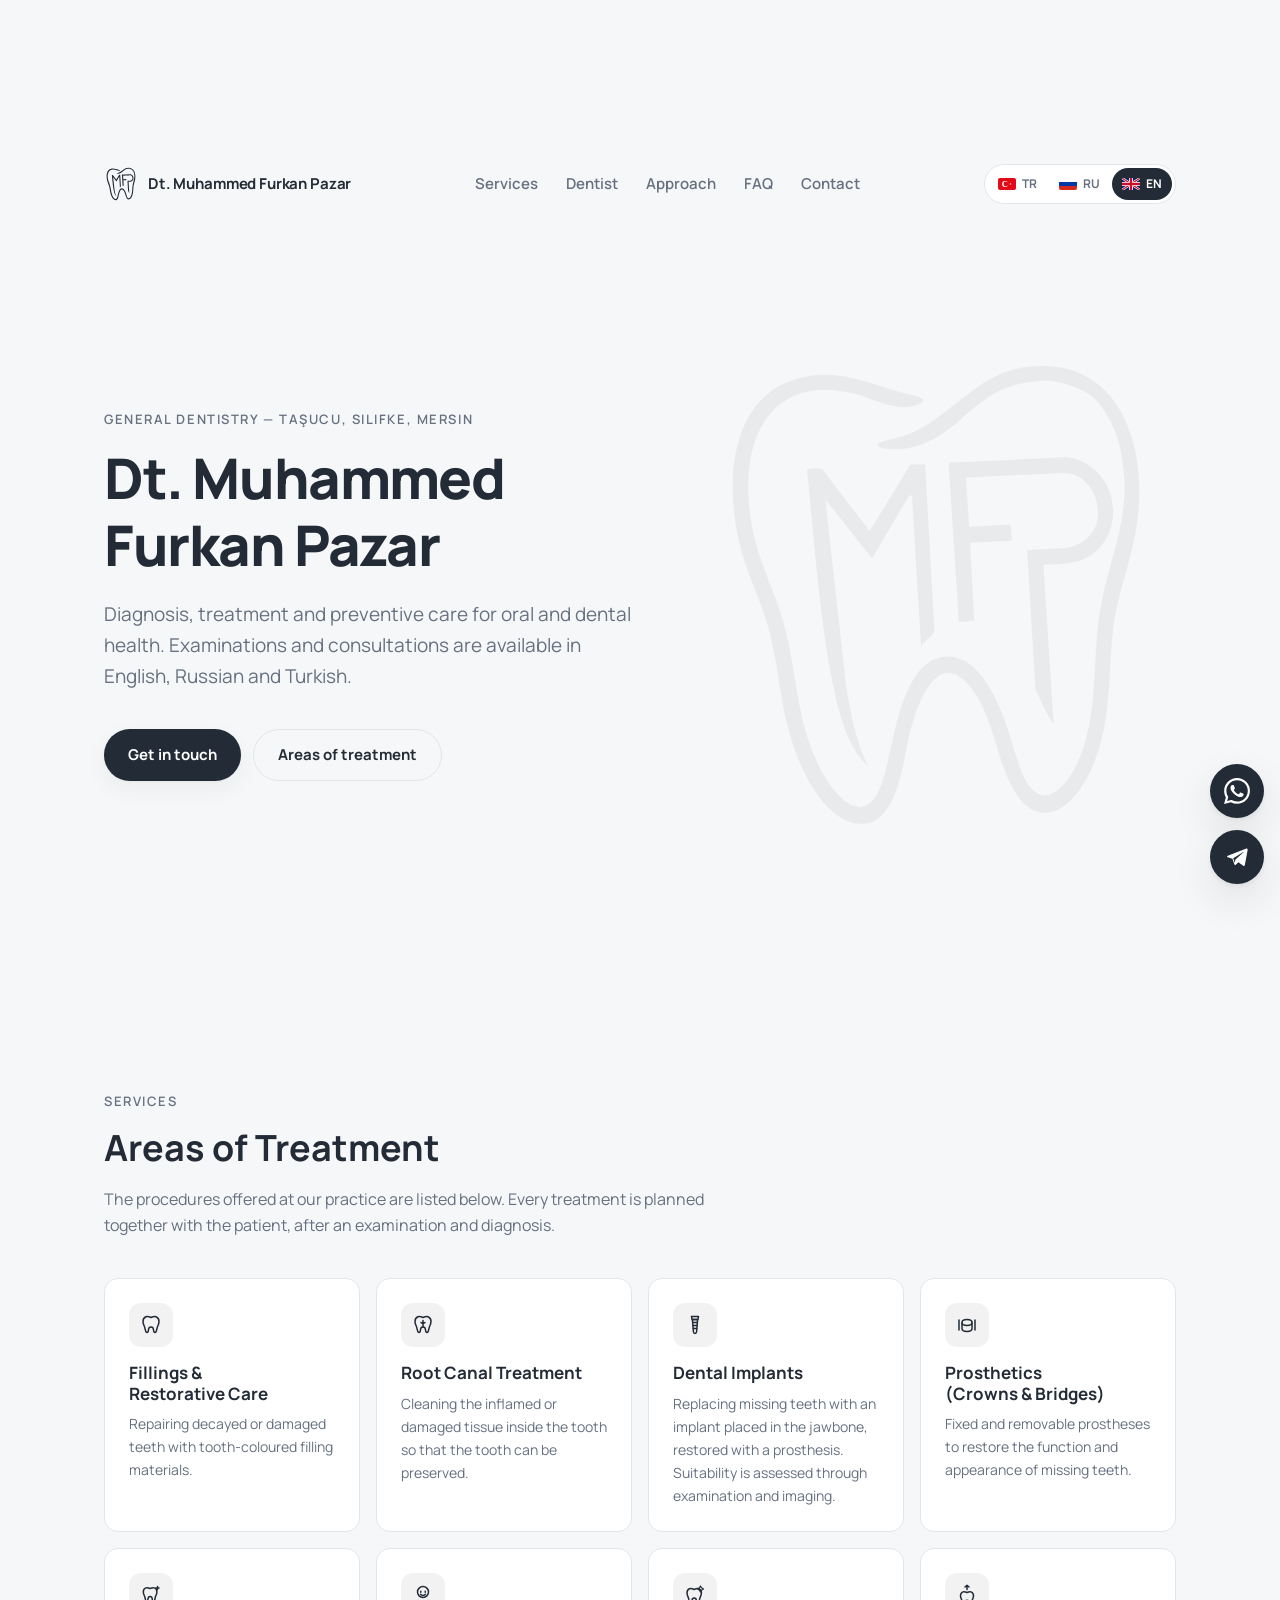
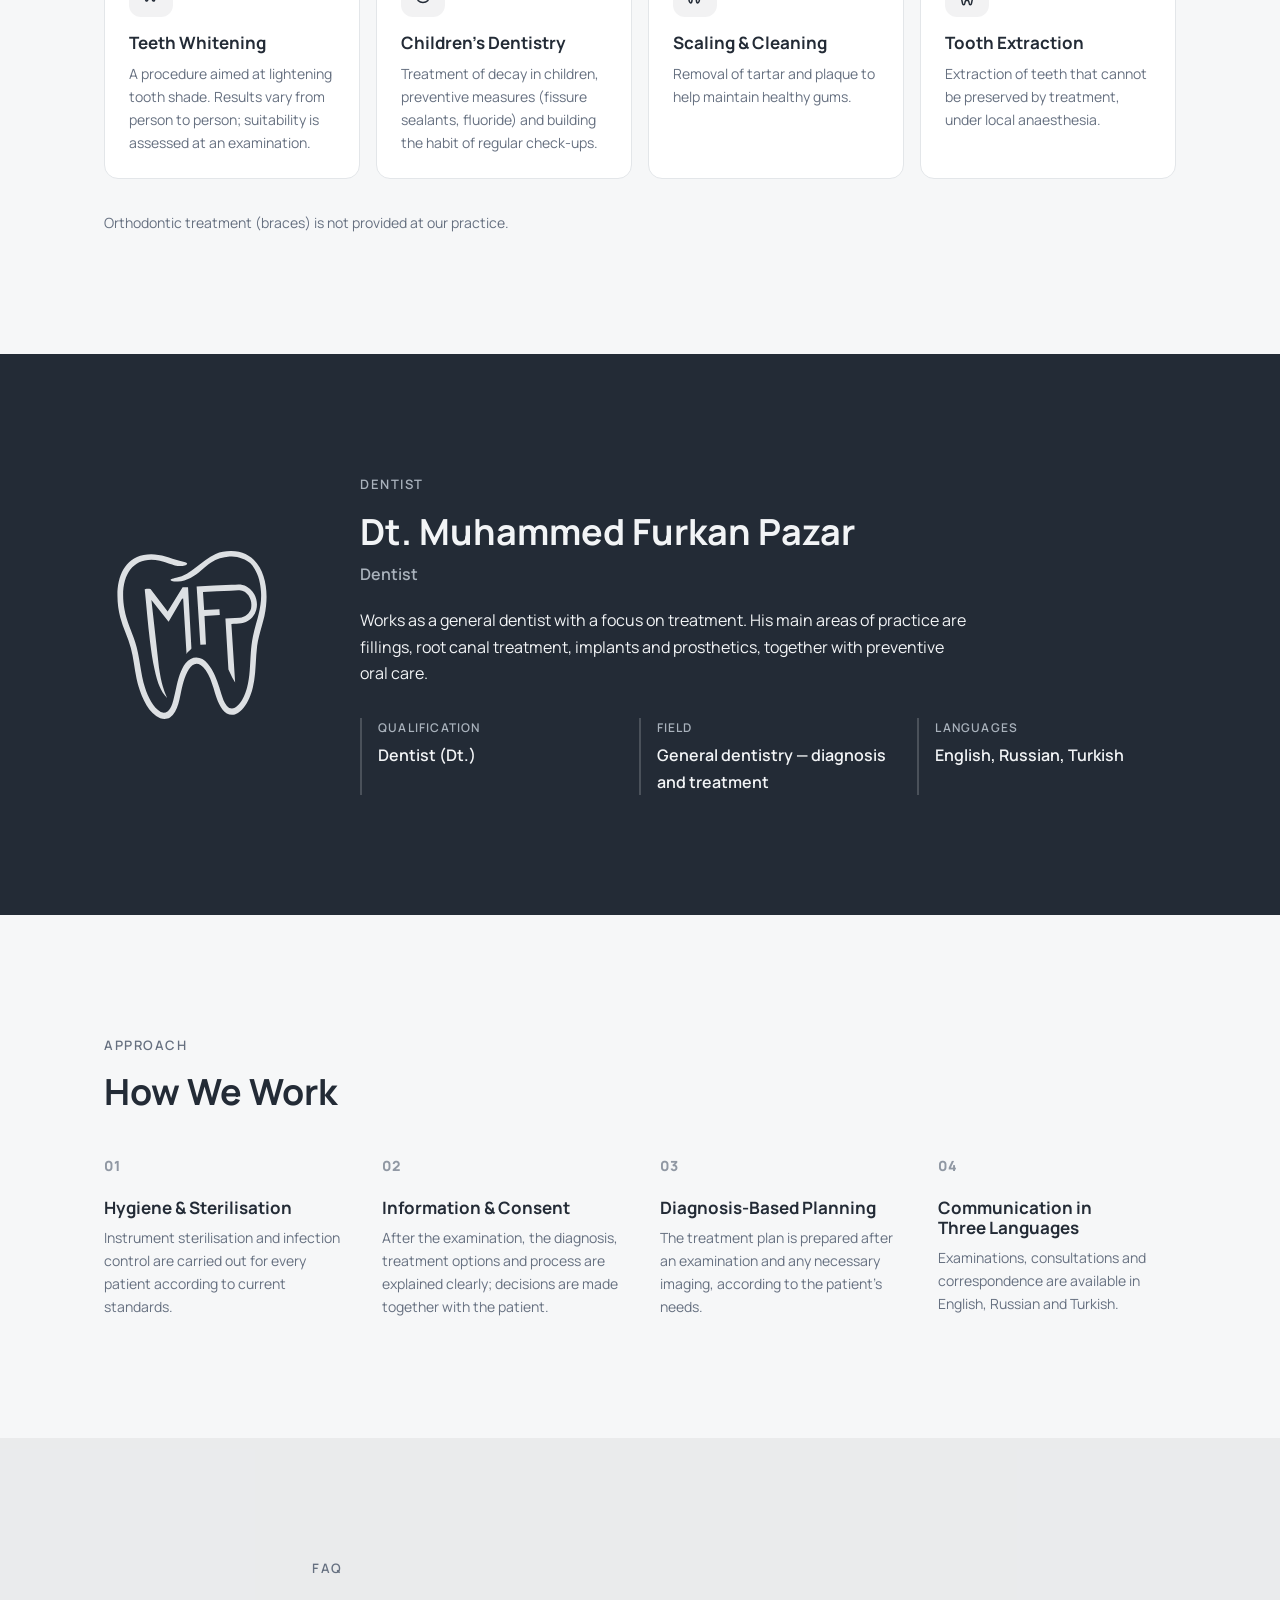
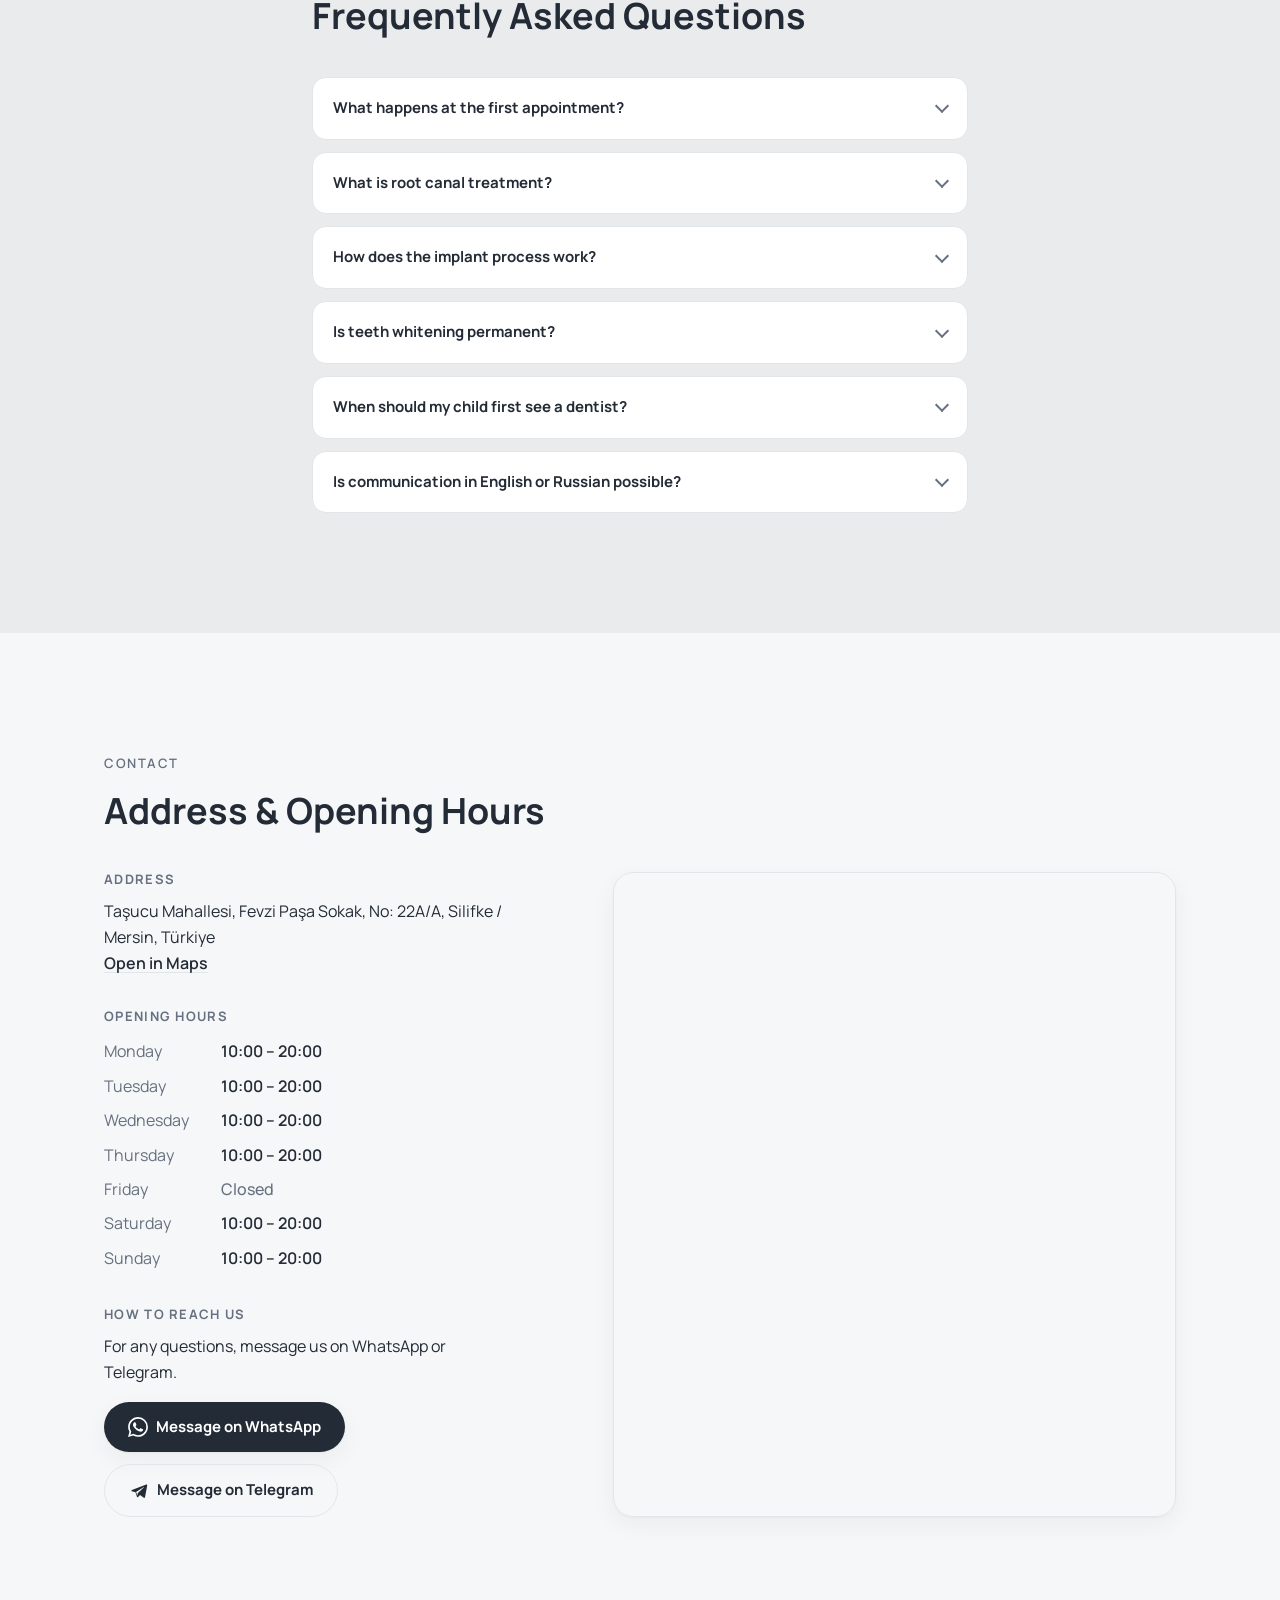
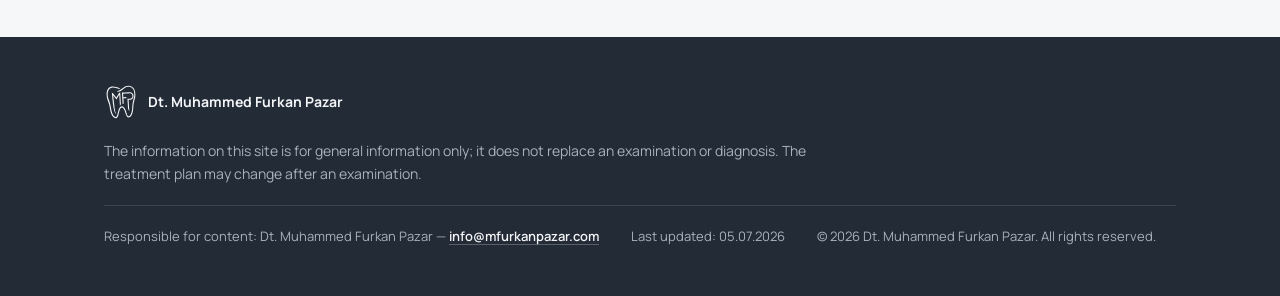
==== index.html @ 9e0a36b9 "WhatsApp ikonu standart path ile degistirildi + saatler gun gun yazildi - WhatsApp SVG: elle cizilen" ====
<!DOCTYPE html>
<html lang="tr">
<head>
  <meta charset="UTF-8">
  <meta name="viewport" content="width=device-width, initial-scale=1.0, viewport-fit=cover">
  <meta http-equiv="Content-Security-Policy" content="default-src 'self'; script-src 'self'; style-src 'self'; img-src 'self' data:; font-src 'self'; connect-src 'self'; frame-src https://www.google.com https://maps.google.com https://consent.google.com; base-uri 'self'; form-action 'none'; object-src 'none'">
  <meta name="referrer" content="strict-origin-when-cross-origin">
  <meta name="color-scheme" content="light">
  <meta name="theme-color" content="#232b36">

  <title>Dt. Muhammed Furkan Pazar — Diş Hekimi | Taşucu, Silifke, Mersin</title>
  <meta name="description" content="Taşucu, Silifke'de genel diş hekimliği muayenehanesi. Dolgu, kanal tedavisi, implant, protez ve koruyucu uygulamalar. Türkçe, Rusça ve İngilizce iletişim.">

  <link rel="canonical" href="https://mfurkanpazar.com/">
  <meta property="og:type" content="website">
  <meta property="og:url" content="https://mfurkanpazar.com/">
  <meta property="og:title" content="Dt. Muhammed Furkan Pazar — Diş Hekimi | Taşucu, Silifke, Mersin">
  <meta property="og:description" content="Taşucu, Silifke'de genel diş hekimliği muayenehanesi. Türkçe, Rusça ve İngilizce iletişim.">
  <meta property="og:image" content="https://mfurkanpazar.com/assets/apple-touch-icon.png">

  <link rel="icon" type="image/svg+xml" href="assets/favicon.svg">
  <link rel="icon" type="image/png" sizes="32x32" href="assets/favicon-32.png">
  <link rel="apple-touch-icon" href="assets/apple-touch-icon.png">

  <link rel="preload" href="assets/fonts/manrope-latin.woff2" as="font" type="font/woff2" crossorigin>
  <link rel="stylesheet" href="css/fonts.css">
  <link rel="stylesheet" href="css/style.css">

  <script src="js/i18n.js" defer></script>
  <script src="js/ui.js" defer></script>
</head>
<body>

  <a class="skip-link" href="#main" data-i18n="nav.skip">İçeriğe geç</a>

  <!-- ═══ SVG sprite: logo, service icons, flags, messaging icons ═══ -->
  <svg xmlns="http://www.w3.org/2000/svg" style="display:none" aria-hidden="true">
    <defs>
      <symbol id="logo" viewBox="0 0 160 160">
        <path transform="matrix(1,0,0,-1,97.3529,14.088104)" d="M0 0C-3.154-2.045-5.985-4.67-8.856-7.14-14.984-12.611-21.992-17.046-30.175-17.354-31.387-17.401-32.656-17.341-33.763-17.166-34.934-16.959-37.972-16.37-36.355-15.261-35.152-14.626-33.258-14.246-31.806-13.9-17.479-11.073-8.912 2.093 4.151 7.779 8.611 9.668 13.3 10.464 18.405 10.385 43.595 10.283 52.736-15.195 49.944-39.471 48.845-52.004 43.57-63.415 41.858-75.866 39.984-91.021 41.294-106.66 35.619-121.112 33.297-127.107 29.591-133.645 24.384-136.847 19.205-140.094 13.821-138.369 10.31-133.573 2.68-123.026 2.637-108.476-4.864-97.877-14.507-84.701-21.337-95.884-24.987-108.114-28.307-118.323-28.594-135.264-37.378-140.927-40.07-142.529-43.405-142.539-46.299-141.487-58.368-136.749-65.149-117.869-67.748-105.626-69.708-96.391-70.518-86.922-72.954-77.799-75.41-68.307-80.096-59.613-82.54-50.086-84.208-43.663-85.086-37.018-85.13-30.352-85.32-13.408-78.96 3.328-61.323 6.773-49.763 9.402-39.394 4.623-28.734 1.577-27.06 1.129-25.126 .75-23.523 .229-22.725-.04-22.166-.334-21.92-.654-20.944-2.276-25.653-3.208-27.319-3.23-30.949-3.377-34.464-2.158-37.902-1.051-69.27 11.349-84.716-10.485-78.68-42.964-76.847-53.238-72.334-62.17-69.179-71.836-64.219-86.72-64.431-102.729-58.792-117.445-56.243-124.178-50.216-135.613-43.088-136.589-37.589-136.581-35.516-129.506-34.298-124.931-31.471-114.338-29.966-100.535-23.223-91.62-17.409-84.386-8.786-84.867-3.021-91.945 3.548-99.75 6.37-109.815 9.322-119.496 10.526-123.19 11.75-127.178 14.24-130.135 19.425-136.275 25.32-129.925 28.278-124.735 35.526-112.015 35.079-96.785 36.084-82.507 36.428-77.235 36.984-72.197 38.074-67.063 40.951-53.294 46.345-41.227 45.385-26.717 44.974-19.218 43.258-11.418 39.147-5.176 38.143-3.557 37.066-2.005 35.732-.727 33.938 1.128 31.072 2.617 28.486 3.5 24.296 5.027 20.994 5.886 16.73 5.442 10.877 4.969 4.98 3.292 .056 .037"/>
        <path transform="matrix(1,0,0,-1,115.8078,69.9681)" d="M0 0 3.396-53.14 .844-48.926-2.695-41.331-5.436 4.928 7.605 5.672C12.223 6.155 16.772 9.598 17.917 14.347 18.599 19 17.913 21.902 15.465 26.045 10.67 32.117 6.076 30.488-.511 30.268-8.95 29.986-17.395 29.605-25.838 29.043L-24.752 12.717-10.869 13.374-10.529 8.092-24.424 7.352-23.1-18.655-28.195-19.005-31.597 34.135C-21.01 34.408-10.433 35.147 .168 35.547 5.604 35.752 8.997 36.715 14.159 33.843 24.604 28.033 26.63 12.136 17.152 4.23 11.99-.076 6.248 .446 0 0"/>
        <path transform="matrix(1,0,0,-1,76.3979,36.5363)" d="M0 0 3.079-55.45C2.893-57.024-.974-58.917-1.363-60.88L-4.418-10.204-5.46-10.426-17.674-31.319-33.293-11.614-26.407-73.279C-24.974-82.712-23.144-92.051-19.03-100.65-25.807-94.179-28.476-83.758-30.472-74.674-32.304-66.343-33.541-57.532-34.607-49.043-36.57-33.406-37.726-17.653-39.387-1.979-39.137-1.075-34.797-1.222-34.121-1.734L-18.517-22.164-4.926 0Z"/>
      </symbol>

      <!-- service icons: 24x24, stroke-based, minimal -->
      <symbol id="ic-tooth" viewBox="0 0 24 24">
        <path d="M12 4.5c-1.8-.9-3.6-1.4-5-.8C4.8 4.6 4 6.4 4 8.5c0 3.2 1.6 4.2 2.1 7.4.3 1.9.9 3.6 1.9 3.6s1.4-1.3 1.5-2.8c.1-1.4.7-2.7 2.5-2.7s2.4 1.3 2.5 2.7c.1 1.5.5 2.8 1.5 2.8s1.6-1.7 1.9-3.6C18.4 12.7 20 11.7 20 8.5c0-2.1-.8-3.9-3-4.8-1.4-.6-3.2-.1-5 .8Z" fill="none" stroke="currentColor" stroke-width="1.5" stroke-linejoin="round"/>
      </symbol>
      <symbol id="ic-root" viewBox="0 0 24 24">
        <path d="M12 4.5c-1.8-.9-3.6-1.4-5-.8C4.8 4.6 4 6.4 4 8.5c0 3.2 1.6 4.2 2.1 7.4.3 1.9.9 3.6 1.9 3.6s1.4-1.3 1.5-2.8c.1-1.4.7-2.7 2.5-2.7s2.4 1.3 2.5 2.7c.1 1.5.5 2.8 1.5 2.8s1.6-1.7 1.9-3.6C18.4 12.7 20 11.7 20 8.5c0-2.1-.8-3.9-3-4.8-1.4-.6-3.2-.1-5 .8Z" fill="none" stroke="currentColor" stroke-width="1.5" stroke-linejoin="round"/>
        <path d="M12 7.5v6M10 9.5l2 1.5 2-1.5" fill="none" stroke="currentColor" stroke-width="1.5" stroke-linecap="round" stroke-linejoin="round"/>
      </symbol>
      <symbol id="ic-implant" viewBox="0 0 24 24">
        <path d="M8.5 3.5h7l-.6 3h-5.8l-.6-3Z" fill="none" stroke="currentColor" stroke-width="1.5" stroke-linejoin="round"/>
        <path d="M9.4 6.5h5.2l-1 12.2c-.1 1-.7 1.8-1.6 1.8s-1.5-.8-1.6-1.8L9.4 6.5Z" fill="none" stroke="currentColor" stroke-width="1.5" stroke-linejoin="round"/>
        <path d="M9.8 9.5h4.4M10.1 12.5h3.8M10.4 15.5h3.2" stroke="currentColor" stroke-width="1.5" stroke-linecap="round"/>
      </symbol>
      <symbol id="ic-crown" viewBox="0 0 24 24">
        <path d="M7 9.5c0-1.7 2.2-3 5-3s5 1.3 5 3v6c0 1.7-2.2 3-5 3s-5-1.3-5-3v-6Z" fill="none" stroke="currentColor" stroke-width="1.5"/>
        <path d="M7 9.5c0 1.7 2.2 3 5 3s5-1.3 5-3" fill="none" stroke="currentColor" stroke-width="1.5"/>
        <path d="M4 7v10M20 7v10" stroke="currentColor" stroke-width="1.5" stroke-linecap="round"/>
      </symbol>
      <symbol id="ic-sparkle" viewBox="0 0 24 24">
        <path d="M11 5.5c-1.5-.7-3-1.1-4.2-.6C5 5.6 4.3 7.1 4.3 8.9c0 2.7 1.4 3.5 1.8 6.2.3 1.6.8 3 1.6 3s1.2-1.1 1.3-2.3c.1-1.2.6-2.3 2.1-2.3s2 1.1 2.1 2.3c.1 1.2.5 2.3 1.3 2.3s1.4-1.4 1.6-3c.4-2.7 1.8-3.5 1.8-6.2 0-1.8-.7-3.3-2.5-4-1.2-.5-2.7-.1-4.4.6Z" fill="none" stroke="currentColor" stroke-width="1.5" stroke-linejoin="round"/>
        <path d="M18.5 3.5v3M17 5h3" stroke="currentColor" stroke-width="1.5" stroke-linecap="round"/>
      </symbol>
      <symbol id="ic-child" viewBox="0 0 24 24">
        <circle cx="12" cy="9" r="5.5" fill="none" stroke="currentColor" stroke-width="1.5"/>
        <path d="M9.8 8.2v1M14.2 8.2v1" stroke="currentColor" stroke-width="1.5" stroke-linecap="round"/>
        <path d="M9.5 11.2c.7.8 1.5 1.2 2.5 1.2s1.8-.4 2.5-1.2" fill="none" stroke="currentColor" stroke-width="1.5" stroke-linecap="round"/>
        <path d="M7 17.5c1.4 1.3 3 2 5 2s3.6-.7 5-2" fill="none" stroke="currentColor" stroke-width="1.5" stroke-linecap="round"/>
      </symbol>
      <symbol id="ic-clean" viewBox="0 0 24 24">
        <path d="M11 6.5c-1.6-.8-3.2-1.2-4.5-.7C4.6 6.6 4 8.2 4 10c0 2.9 1.5 3.8 1.9 6.7.3 1.7.8 3.2 1.7 3.2s1.3-1.2 1.4-2.5c.1-1.3.6-2.4 2.2-2.4s2.1 1.1 2.2 2.4c.1 1.3.5 2.5 1.4 2.5s1.4-1.5 1.7-3.2c.4-2.9 1.9-3.8 1.9-6.7 0-1.8-.6-3.4-2.5-4.2-1.3-.5-2.9-.1-4.9.7Z" fill="none" stroke="currentColor" stroke-width="1.5" stroke-linejoin="round"/>
        <path d="M17.5 3l1 1.8L20.5 6l-2 1.2-1 1.8-1-1.8L14.5 6l2-1.2 1-1.8Z" fill="none" stroke="currentColor" stroke-width="1.2" stroke-linejoin="round"/>
      </symbol>
      <symbol id="ic-extract" viewBox="0 0 24 24">
        <path d="M12 9.5c-1.5-.7-3-1.1-4.1-.6-1.8.7-2.4 2.2-2.4 3.9 0 2.6 1.3 3.4 1.7 6 .2 1.5.7 2.9 1.5 2.9s1.2-1 1.3-2.2c.1-1.2.5-2.2 2-2.2s1.9 1 2 2.2c.1 1.2.4 2.2 1.3 2.2s1.3-1.4 1.5-2.9c.4-2.6 1.7-3.4 1.7-6 0-1.7-.6-3.2-2.4-3.9-1.1-.5-2.6-.1-4.1.6Z" fill="none" stroke="currentColor" stroke-width="1.5" stroke-linejoin="round"/>
        <path d="M12 6.5V2.5M10 4l2-1.8L14 4" fill="none" stroke="currentColor" stroke-width="1.5" stroke-linecap="round" stroke-linejoin="round"/>
      </symbol>

      <!-- messaging icons -->
      <symbol id="ic-whatsapp" viewBox="0 0 24 24">
        <path d="M17.472 14.382c-.297-.149-1.758-.867-2.03-.967-.273-.099-.471-.148-.67.15-.197.297-.767.966-.94 1.164-.173.199-.347.223-.644.075-.297-.15-1.255-.463-2.39-1.475-.883-.788-1.48-1.761-1.653-2.059-.173-.297-.018-.458.13-.606.134-.133.298-.347.446-.52.149-.174.198-.298.298-.497.099-.198.05-.371-.025-.52-.075-.149-.669-1.612-.916-2.207-.242-.579-.487-.5-.669-.51-.173-.008-.371-.01-.57-.01-.198 0-.52.074-.792.372-.272.297-1.04 1.016-1.04 2.479 0 1.462 1.065 2.875 1.213 3.074.149.198 2.096 3.2 5.077 4.487.709.306 1.262.489 1.694.625.712.227 1.36.195 1.871.118.571-.085 1.758-.719 2.006-1.413.248-.694.248-1.289.173-1.413-.074-.124-.272-.198-.57-.347m-5.421 7.403h-.004a9.87 9.87 0 0 1-5.031-1.378l-.361-.214-3.741.982.998-3.648-.235-.374a9.86 9.86 0 0 1-1.51-5.26c.001-5.45 4.436-9.884 9.888-9.884 2.64 0 5.122 1.03 6.988 2.898a9.825 9.825 0 0 1 2.893 6.994c-.003 5.45-4.437 9.884-9.885 9.884m8.413-18.297A11.815 11.815 0 0 0 12.05 0C5.495 0 .16 5.335.157 11.892c0 2.096.547 4.142 1.588 5.945L.057 24l6.305-1.654a11.882 11.882 0 0 0 5.683 1.448h.005c6.554 0 11.89-5.335 11.893-11.893a11.821 11.821 0 0 0-3.48-8.413Z" fill="currentColor"/>
      </symbol>
      <symbol id="ic-telegram" viewBox="0 0 24 24">
        <path d="M20.7 4.2 3.5 10.8c-.8.3-.8 1.1-.1 1.4l4.4 1.4 1.7 5.2c.2.6.9.8 1.4.3l2.4-2.3 4.5 3.3c.5.4 1.2.1 1.4-.5l2.6-13.9c.2-1-.5-1.7-1.1-1.5ZM8.5 13.2l9.3-5.9c.2-.1.4.1.2.3l-7.6 7-.3 3-1.6-4.4Z" fill="currentColor"/>
      </symbol>

      <!-- flags -->
      <symbol id="flag-tr" viewBox="0 0 24 16">
        <rect width="24" height="16" fill="#E30A17"/>
        <circle cx="9.5" cy="8" r="4" fill="#fff"/>
        <circle cx="10.5" cy="8" r="3.2" fill="#E30A17"/>
        <path d="m15.2 8 2.6.85-1.6-2.2v2.7l1.6-2.2Z" fill="#fff"/>
      </symbol>
      <symbol id="flag-ru" viewBox="0 0 24 16">
        <rect width="24" height="16" fill="#fff"/>
        <rect y="5.33" width="24" height="5.34" fill="#0039A6"/>
        <rect y="10.67" width="24" height="5.33" fill="#D52B1E"/>
      </symbol>
      <symbol id="flag-en" viewBox="0 0 24 16">
        <rect width="24" height="16" fill="#012169"/>
        <path d="M0 0l24 16M24 0L0 16" stroke="#fff" stroke-width="3.2"/>
        <path d="M0 0l24 16M24 0L0 16" stroke="#C8102E" stroke-width="1.6"/>
        <path d="M12 0v16M0 8h24" stroke="#fff" stroke-width="5.4"/>
        <path d="M12 0v16M0 8h24" stroke="#C8102E" stroke-width="3.2"/>
      </symbol>
    </defs>
  </svg>

  <!-- ═══ Header ═══ -->
  <header class="header" id="top">
    <div class="container header-inner">
      <a href="#top" class="brand" aria-label="Dt. Muhammed Furkan Pazar">
        <svg class="brand-mark" aria-hidden="true"><use href="#logo"/></svg>
        <span class="brand-name">Dt. Muhammed Furkan Pazar</span>
      </a>

      <nav class="nav" id="site-nav" aria-label="Site">
        <a href="#services" data-i18n="nav.services">Hizmetler</a>
        <a href="#doctor" data-i18n="nav.doctor">Hekim</a>
        <a href="#approach" data-i18n="nav.approach">Yaklaşım</a>
        <a href="#faq" data-i18n="nav.faq">SSS</a>
        <a href="#contact" data-i18n="nav.contact">İletişim</a>
      </nav>

      <div class="header-right">
        <div class="lang-switch" role="group" aria-label="Language">
          <button type="button" data-lang="tr" aria-pressed="false" lang="tr" title="Türkçe">
            <svg class="flag" aria-hidden="true"><use href="#flag-tr"/></svg><span>TR</span>
          </button>
          <button type="button" data-lang="ru" aria-pressed="false" lang="ru" title="Русский">
            <svg class="flag" aria-hidden="true"><use href="#flag-ru"/></svg><span>RU</span>
          </button>
          <button type="button" data-lang="en" aria-pressed="false" lang="en" title="English">
            <svg class="flag" aria-hidden="true"><use href="#flag-en"/></svg><span>EN</span>
          </button>
        </div>
        <button type="button" class="nav-toggle" aria-expanded="false" aria-controls="site-nav" aria-label="Menu">
          <span></span><span></span>
        </button>
      </div>
    </div>
  </header>

  <main id="main">
    <!-- ═══ Hero ═══ -->
    <section class="hero">
      <div class="container hero-inner">
        <div class="hero-text">
          <p class="eyebrow" data-i18n="hero.eyebrow">Genel Diş Hekimliği — Taşucu, Silifke, Mersin</p>
          <h1 data-i18n="hero.title">Dt. Muhammed Furkan Pazar</h1>
          <p class="lead" data-i18n="hero.lead">Ağız ve diş sağlığında tanı, tedavi ve koruyucu hekimlik hizmetleri.</p>
          <div class="hero-cta">
            <a class="btn btn-solid" href="#contact" data-i18n="hero.cta_contact">İletişime geçin</a>
            <a class="btn btn-ghost" href="#services" data-i18n="hero.cta_services">Hizmet alanları</a>
          </div>
        </div>
        <div class="hero-mark" aria-hidden="true">
          <svg><use href="#logo"/></svg>
        </div>
      </div>
    </section>

    <!-- ═══ Services ═══ -->
    <section class="section" id="services">
      <div class="container">
        <p class="eyebrow" data-i18n="services.eyebrow">Hizmetler</p>
        <h2 data-i18n="services.title">Hizmet Alanları</h2>
        <p class="section-intro" data-i18n="services.intro">Muayenehanemizde sunulan uygulamalar aşağıdadır.</p>

        <div class="cards">
          <article class="card">
            <span class="card-icon"><svg aria-hidden="true"><use href="#ic-tooth"/></svg></span>
            <h3 data-i18n="services.filling.title">Dolgu ve Restoratif Tedavi</h3>
            <p data-i18n="services.filling.desc"></p>
          </article>
          <article class="card">
            <span class="card-icon"><svg aria-hidden="true"><use href="#ic-root"/></svg></span>
            <h3 data-i18n="services.root.title">Kanal Tedavisi</h3>
            <p data-i18n="services.root.desc"></p>
          </article>
          <article class="card">
            <span class="card-icon"><svg aria-hidden="true"><use href="#ic-implant"/></svg></span>
            <h3 data-i18n="services.implant.title">İmplant</h3>
            <p data-i18n="services.implant.desc"></p>
          </article>
          <article class="card">
            <span class="card-icon"><svg aria-hidden="true"><use href="#ic-crown"/></svg></span>
            <h3 data-i18n="services.prosthesis.title">Protez</h3>
            <p data-i18n="services.prosthesis.desc"></p>
          </article>
          <article class="card">
            <span class="card-icon"><svg aria-hidden="true"><use href="#ic-sparkle"/></svg></span>
            <h3 data-i18n="services.whitening.title">Diş Beyazlatma</h3>
            <p data-i18n="services.whitening.desc"></p>
          </article>
          <article class="card">
            <span class="card-icon"><svg aria-hidden="true"><use href="#ic-child"/></svg></span>
            <h3 data-i18n="services.pediatric.title">Çocuk Diş Hekimliği</h3>
            <p data-i18n="services.pediatric.desc"></p>
          </article>
          <article class="card">
            <span class="card-icon"><svg aria-hidden="true"><use href="#ic-clean"/></svg></span>
            <h3 data-i18n="services.cleaning.title">Diş Taşı Temizliği</h3>
            <p data-i18n="services.cleaning.desc"></p>
          </article>
          <article class="card">
            <span class="card-icon"><svg aria-hidden="true"><use href="#ic-extract"/></svg></span>
            <h3 data-i18n="services.extraction.title">Diş Çekimi</h3>
            <p data-i18n="services.extraction.desc"></p>
          </article>
        </div>

        <p class="services-note" data-i18n="services.note">Ortodontik tedavi muayenehanemizde uygulanmamaktadır.</p>
      </div>
    </section>

    <!-- ═══ Doctor ═══ -->
    <section class="section section-dark" id="doctor">
      <div class="container doctor-inner">
        <div class="doctor-mark" aria-hidden="true">
          <svg><use href="#logo"/></svg>
        </div>
        <div class="doctor-text">
          <p class="eyebrow" data-i18n="doctor.eyebrow">Hekim</p>
          <h2 data-i18n="doctor.title">Dt. Muhammed Furkan Pazar</h2>
          <p class="doctor-role" data-i18n="doctor.role">Diş Hekimi</p>
          <p class="doctor-bio" data-i18n="doctor.bio"></p>
          <dl class="doctor-facts">
            <div><dt data-i18n="doctor.fact1_label">Unvan</dt><dd data-i18n="doctor.fact1"></dd></div>
            <div><dt data-i18n="doctor.fact2_label">Çalışma alanı</dt><dd data-i18n="doctor.fact2"></dd></div>
            <div><dt data-i18n="doctor.fact3_label">İletişim dilleri</dt><dd data-i18n="doctor.fact3"></dd></div>
          </dl>
        </div>
      </div>
    </section>

    <!-- ═══ Approach (in place of testimonials — see docs/COMPLIANCE.md) ═══ -->
    <section class="section" id="approach">
      <div class="container">
        <p class="eyebrow" data-i18n="approach.eyebrow">Yaklaşım</p>
        <h2 data-i18n="approach.title">Çalışma İlkelerimiz</h2>
        <ol class="principles">
          <li>
            <h3 data-i18n="approach.item1_title"></h3>
            <p data-i18n="approach.item1_desc"></p>
          </li>
          <li>
            <h3 data-i18n="approach.item2_title"></h3>
            <p data-i18n="approach.item2_desc"></p>
          </li>
          <li>
            <h3 data-i18n="approach.item3_title"></h3>
            <p data-i18n="approach.item3_desc"></p>
          </li>
          <li>
            <h3 data-i18n="approach.item4_title"></h3>
            <p data-i18n="approach.item4_desc"></p>
          </li>
        </ol>
      </div>
    </section>

    <!-- ═══ FAQ ═══ -->
    <section class="section section-tint" id="faq">
      <div class="container container-narrow">
        <p class="eyebrow" data-i18n="faq.eyebrow">SSS</p>
        <h2 data-i18n="faq.title">Sık Sorulan Sorular</h2>
        <div class="faq-list">
          <details>
            <summary data-i18n="faq.q1"></summary>
            <p data-i18n="faq.a1"></p>
          </details>
          <details>
            <summary data-i18n="faq.q2"></summary>
            <p data-i18n="faq.a2"></p>
          </details>
          <details>
            <summary data-i18n="faq.q3"></summary>
            <p data-i18n="faq.a3"></p>
          </details>
          <details>
            <summary data-i18n="faq.q4"></summary>
            <p data-i18n="faq.a4"></p>
          </details>
          <details>
            <summary data-i18n="faq.q5"></summary>
            <p data-i18n="faq.a5"></p>
          </details>
          <details>
            <summary data-i18n="faq.q6"></summary>
            <p data-i18n="faq.a6"></p>
          </details>
        </div>
      </div>
    </section>

    <!-- ═══ Contact ═══ -->
    <section class="section" id="contact">
      <div class="container">
        <p class="eyebrow" data-i18n="contact.eyebrow">İletişim</p>
        <h2 data-i18n="contact.title">Adres ve Çalışma Saatleri</h2>

        <div class="contact-grid">
          <div class="contact-info">
            <div class="contact-block">
              <h3 data-i18n="contact.address_label">Adres</h3>
              <p data-i18n="contact.address">Taşucu Mahallesi, Fevzi Paşa Sokak, No: 22A/A, Silifke / Mersin</p>
              <a class="text-link" href="https://maps.app.goo.gl/Kw6MkW7ue3kJLfRP6" target="_blank" rel="noopener" data-i18n="contact.map_link">Haritada aç</a>
            </div>

            <div class="contact-block">
              <h3 data-i18n="contact.hours_label">Çalışma Saatleri</h3>
              <table class="hours">
                <tr>
                  <td data-i18n="contact.day_mon">Pazartesi</td>
                  <td data-i18n="contact.hours_open">10:00 – 20:00</td>
                </tr>
                <tr>
                  <td data-i18n="contact.day_tue">Salı</td>
                  <td data-i18n="contact.hours_open">10:00 – 20:00</td>
                </tr>
                <tr>
                  <td data-i18n="contact.day_wed">Çarşamba</td>
                  <td data-i18n="contact.hours_open">10:00 – 20:00</td>
                </tr>
                <tr>
                  <td data-i18n="contact.day_thu">Perşembe</td>
                  <td data-i18n="contact.hours_open">10:00 – 20:00</td>
                </tr>
                <tr class="hours-closed">
                  <td data-i18n="contact.day_fri">Cuma</td>
                  <td data-i18n="contact.hours_closed">Kapalı</td>
                </tr>
                <tr>
                  <td data-i18n="contact.day_sat">Cumartesi</td>
                  <td data-i18n="contact.hours_open">10:00 – 20:00</td>
                </tr>
                <tr>
                  <td data-i18n="contact.day_sun">Pazar</td>
                  <td data-i18n="contact.hours_open">10:00 – 20:00</td>
                </tr>
              </table>
            </div>

            <div class="contact-block">
              <h3 data-i18n="contact.reach_label">Ulaşım</h3>
              <p data-i18n="contact.reach_desc">Sorularınız için WhatsApp veya Telegram üzerinden yazabilirsiniz.</p>
              <div class="contact-buttons">
                <a class="btn btn-solid btn-icon" href="https://wa.me/905550514455" target="_blank" rel="noopener">
                  <svg aria-hidden="true"><use href="#ic-whatsapp"/></svg>
                  <span data-i18n="contact.whatsapp">WhatsApp ile yazın</span>
                </a>
                <a class="btn btn-ghost btn-icon" href="https://t.me/+905550514455" target="_blank" rel="noopener">
                  <svg aria-hidden="true"><use href="#ic-telegram"/></svg>
                  <span data-i18n="contact.telegram">Telegram ile yazın</span>
                </a>
              </div>
            </div>
          </div>

          <div class="contact-map">
            <iframe
              src="https://www.google.com/maps?q=Di%C5%9F+Hekimi+Muhammed+Furkan+PAZAR,+Ta%C5%9Fucu,+Silifke&amp;ll=36.3225981,33.8816941&amp;z=16&amp;output=embed&amp;hl=tr"
              loading="lazy"
              referrerpolicy="no-referrer-when-downgrade"
              allowfullscreen
              data-i18n-attr="title:contact.map_title"
              title="Muayenehane konumu — Google Haritalar"></iframe>
          </div>
        </div>
      </div>
    </section>
  </main>

  <!-- ═══ Footer ═══ -->
  <footer class="footer">
    <div class="container footer-inner">
      <div class="footer-brand">
        <svg class="brand-mark" aria-hidden="true"><use href="#logo"/></svg>
        <span>Dt. Muhammed Furkan Pazar</span>
      </div>
      <p class="footer-disclaimer" data-i18n="footer.disclaimer">Bu sitedeki bilgiler bilgilendirme amaçlıdır; muayene ve tanının yerine geçmez.</p>
      <p class="footer-meta">
        <span><span data-i18n="footer.responsible_label">İçerikten sorumlu</span>: Dt. Muhammed Furkan Pazar — <a class="text-link" href="mailto:info@mfurkanpazar.com">info@mfurkanpazar.com</a></span>
        <span><span data-i18n="footer.updated_label">Son güncelleme</span>: <time datetime="2026-07-05">05.07.2026</time></span>
        <span>© <span id="year">2026</span> Dt. Muhammed Furkan Pazar. <span data-i18n="footer.rights">Tüm hakları saklıdır.</span></span>
      </p>
    </div>
  </footer>

  <!-- ═══ Floating contact buttons ═══ -->
  <div class="floating" aria-label="Contact">
    <a class="float-btn" href="https://wa.me/905550514455" target="_blank" rel="noopener" data-i18n-attr="aria-label:floating.whatsapp;title:floating.whatsapp">
      <svg aria-hidden="true"><use href="#ic-whatsapp"/></svg>
    </a>
    <a class="float-btn" href="https://t.me/+905550514455" target="_blank" rel="noopener" data-i18n-attr="aria-label:floating.telegram;title:floating.telegram">
      <svg aria-hidden="true"><use href="#ic-telegram"/></svg>
    </a>
  </div>

</body>
</html>
---- css/fonts.css ----
@font-face {
  font-family: 'Manrope';
  font-style: normal;
  font-weight: 200 800;
  font-display: swap;
  src: url('../assets/fonts/manrope-cyrillic-ext.woff2') format('woff2');
  unicode-range: U+0460-052F, U+1C80-1C8A, U+20B4, U+2DE0-2DFF, U+A640-A69F, U+FE2E-FE2F;
}
@font-face {
  font-family: 'Manrope';
  font-style: normal;
  font-weight: 200 800;
  font-display: swap;
  src: url('../assets/fonts/manrope-cyrillic.woff2') format('woff2');
  unicode-range: U+0301, U+0400-045F, U+0490-0491, U+04B0-04B1, U+2116;
}
@font-face {
  font-family: 'Manrope';
  font-style: normal;
  font-weight: 200 800;
  font-display: swap;
  src: url('../assets/fonts/manrope-latin-ext.woff2') format('woff2');
  unicode-range: U+0100-02BA, U+02BD-02C5, U+02C7-02CC, U+02CE-02D7, U+02DD-02FF, U+0304, U+0308, U+0329, U+1D00-1DBF, U+1E00-1E9F, U+1EF2-1EFF, U+2020, U+20A0-20AB, U+20AD-20C0, U+2113, U+2C60-2C7F, U+A720-A7FF;
}
@font-face {
  font-family: 'Manrope';
  font-style: normal;
  font-weight: 200 800;
  font-display: swap;
  src: url('../assets/fonts/manrope-latin.woff2') format('woff2');
  unicode-range: U+0000-00FF, U+0131, U+0152-0153, U+02BB-02BC, U+02C6, U+02DA, U+02DC, U+0304, U+0308, U+0329, U+2000-206F, U+20AC, U+2122, U+2191, U+2193, U+2212, U+2215, U+FEFF, U+FFFD;
}
---- css/style.css ----
/* ═══════════════════════════════════════════════════════════
   Dt. Muhammed Furkan Pazar — style.css
   Mobil öncelikli; genişletmeler min-width media query ile.
   Palet: yalnızca antrasit + beyaz/gri (vurgu rengi yok).
   ═══════════════════════════════════════════════════════════ */

:root {
  /* renk */
  --ink: #232b36;          /* antrasit — logo rengi */
  --ink-soft: #39424e;
  --ink-faint: #232b360f;  /* %6 antrasit — zemin tonu */
  --bg: #f6f7f8;
  --surface: #ffffff;
  --line: #e3e6e9;
  --muted: #667080;
  --on-dark: #f2f4f6;
  --on-dark-muted: #a9b2bc;

  /* tipografi */
  --font: 'Manrope', system-ui, -apple-system, 'Segoe UI', sans-serif;
  --fs-hero: clamp(2rem, 6.5vw, 3.5rem);
  --fs-h2: clamp(1.5rem, 4vw, 2.25rem);
  --fs-h3: 1.0625rem;
  --fs-body: 1rem;
  --fs-small: 0.875rem;

  /* ritim */
  --space-section: clamp(4rem, 10vw, 7.5rem);
  --radius: 14px;
  --radius-lg: 20px;
  --container: 72rem;

  --shadow-soft: 0 1px 2px #232b360a, 0 8px 24px #232b360d;
  --shadow-lift: 0 2px 4px #232b3612, 0 16px 40px #232b361a;
}

/* ── reset ── */
*, *::before, *::after { box-sizing: border-box; }
* { margin: 0; }

html {
  scroll-behavior: smooth;
  scroll-padding-top: 5rem;
  -webkit-text-size-adjust: 100%;
}

body {
  font-family: var(--font);
  font-size: var(--fs-body);
  line-height: 1.65;
  color: var(--ink);
  background: var(--bg);
  -webkit-font-smoothing: antialiased;
}

img, svg { display: block; }
a { color: inherit; }

h1, h2, h3 { line-height: 1.2; text-wrap: balance; font-weight: 700; }

@media (prefers-reduced-motion: reduce) {
  html { scroll-behavior: auto; }
  *, *::before, *::after { transition: none !important; animation: none !important; }
}

:focus-visible {
  outline: 2px solid var(--ink);
  outline-offset: 3px;
  border-radius: 4px;
}

/* ── skip link ── */
.skip-link {
  position: absolute;
  top: -100%;
  left: 1rem;
  z-index: 100;
  background: var(--ink);
  color: #fff;
  font-weight: 600;
  padding: 0.625rem 1rem;
  border-radius: 0 0 var(--radius) var(--radius);
  text-decoration: none;
}
.skip-link:focus { top: 0; }

/* ── layout ── */
.container {
  width: 100%;
  max-width: var(--container);
  margin-inline: auto;
  padding-inline: clamp(1.25rem, 5vw, 2.5rem);
}
.container-narrow { max-width: 46rem; }

.section { padding-block: var(--space-section); }
.section-tint { background: var(--ink-faint); }

.eyebrow {
  font-size: 0.8125rem;
  font-weight: 600;
  letter-spacing: 0.12em;
  text-transform: uppercase;
  color: var(--muted);
  margin-bottom: 0.875rem;
}

.section h2 { font-size: var(--fs-h2); margin-bottom: 1rem; }

.section-intro {
  color: var(--muted);
  max-width: 38rem;
  margin-bottom: 2.5rem;
}

/* ── 404 ── */
.notfound {
  min-height: 100svh;
  display: grid;
  place-content: center;
  text-align: center;
  gap: 1rem;
  padding: 2rem;
}
.notfound img { width: 5rem; height: 5rem; margin-inline: auto; opacity: 0.35; }
.notfound h1 { font-size: 1.5rem; }
.notfound p { color: var(--muted); }

/* ── header ── */
.header {
  position: sticky;
  top: 0;
  z-index: 50;
  background: #f6f7f8d9;
  -webkit-backdrop-filter: blur(12px);
  backdrop-filter: blur(12px);
  border-bottom: 1px solid transparent;
  transition: border-color 0.25s ease;
}
.header.is-scrolled { border-bottom-color: var(--line); }

.header-inner {
  display: flex;
  align-items: center;
  justify-content: space-between;
  gap: 1rem;
  min-height: 4.25rem;
}

.brand {
  display: flex;
  align-items: center;
  gap: 0.625rem;
  text-decoration: none;
  min-width: 0;
}
.brand-mark { width: 2.125rem; height: 2.125rem; color: var(--ink); flex-shrink: 0; }
.brand-name {
  font-weight: 700;
  font-size: 0.9375rem;
  letter-spacing: -0.01em;
  white-space: nowrap;
  display: none; /* dar ekranda yalnızca logo işareti */
}

/* logo sembolü fill'i ebeveynin color'ından alır */
.brand-mark, .hero-mark svg, .doctor-mark svg { fill: currentColor; }

.header-right { display: flex; align-items: center; gap: 0.75rem; }

/* dil seçici */
.lang-switch {
  display: flex;
  background: var(--surface);
  border: 1px solid var(--line);
  border-radius: 999px;
  padding: 0.1875rem;
  gap: 0.125rem;
}
.lang-switch button {
  display: flex;
  align-items: center;
  gap: 0.375rem;
  border: 0;
  background: transparent;
  font: inherit;
  font-size: 0.75rem;
  font-weight: 700;
  color: var(--muted);
  padding: 0.375rem 0.625rem;
  border-radius: 999px;
  cursor: pointer;
  transition: background 0.15s ease, color 0.15s ease;
}
.lang-switch button:hover { color: var(--ink); }
.lang-switch button[aria-pressed="true"] {
  background: var(--ink);
  color: #fff;
}
.flag { width: 1.125rem; height: 0.75rem; border-radius: 2px; }

/* nav — mobilde açılır panel */
.nav {
  position: absolute;
  top: 100%;
  left: 0;
  right: 0;
  display: none;
  flex-direction: column;
  background: var(--surface);
  border-bottom: 1px solid var(--line);
  padding: 0.75rem clamp(1.25rem, 5vw, 2.5rem) 1.25rem;
  box-shadow: var(--shadow-soft);
}
.nav.is-open { display: flex; }
.nav a {
  text-decoration: none;
  font-weight: 600;
  font-size: 1rem;
  color: var(--ink-soft);
  padding: 0.75rem 0;
  border-bottom: 1px solid var(--line);
}
.nav a:last-child { border-bottom: 0; }
.nav a:hover { color: var(--ink); }

.nav-toggle {
  display: inline-flex;
  flex-direction: column;
  justify-content: center;
  gap: 5px;
  width: 2.5rem;
  height: 2.5rem;
  padding: 0.5rem;
  background: transparent;
  border: 0;
  cursor: pointer;
}
.nav-toggle span {
  display: block;
  height: 2px;
  background: var(--ink);
  border-radius: 2px;
  transition: transform 0.2s ease;
}
.nav-toggle[aria-expanded="true"] span:first-child { transform: translateY(3.5px) rotate(45deg); }
.nav-toggle[aria-expanded="true"] span:last-child { transform: translateY(-3.5px) rotate(-45deg); }

/* ── hero ── */
.hero {
  position: relative;
  overflow: hidden;
  padding-block: clamp(4rem, 12vw, 8.5rem);
}
.hero-inner {
  position: relative;
  display: grid;
  gap: 2rem;
}
.hero h1 {
  font-size: var(--fs-hero);
  font-weight: 800;
  letter-spacing: -0.025em;
  margin-bottom: 1.25rem;
}
.hero .lead {
  font-size: clamp(1.0625rem, 2.5vw, 1.1875rem);
  color: var(--muted);
  max-width: 34rem;
  margin-bottom: 2.25rem;
}
.hero-cta { display: flex; flex-wrap: wrap; gap: 0.75rem; }

.hero-mark {
  position: absolute;
  right: -12%;
  top: 50%;
  transform: translateY(-50%);
  width: clamp(16rem, 42vw, 30rem);
  opacity: 0.05;
  pointer-events: none;
}
.hero-mark svg { width: 100%; height: auto; aspect-ratio: 1; color: var(--ink); }

/* ── butonlar ── */
.btn {
  display: inline-flex;
  align-items: center;
  justify-content: center;
  gap: 0.5rem;
  font: inherit;
  font-size: 0.9375rem;
  font-weight: 700;
  text-decoration: none;
  padding: 0.8125rem 1.5rem;
  border-radius: 999px;
  transition: transform 0.15s ease, box-shadow 0.15s ease, background 0.15s ease;
}
.btn:active { transform: scale(0.98); }
.btn-solid {
  background: var(--ink);
  color: #fff;
  box-shadow: var(--shadow-soft);
}
.btn-solid:hover { background: var(--ink-soft); box-shadow: var(--shadow-lift); }
.btn-ghost {
  background: transparent;
  color: var(--ink);
  border: 1.5px solid var(--line);
}
.btn-ghost:hover { border-color: var(--ink-soft); }
.btn-icon svg { width: 1.25rem; height: 1.25rem; }

/* ── hizmet kartları ── */
.cards {
  display: grid;
  grid-template-columns: 1fr;
  gap: 1rem;
}
.card {
  background: var(--surface);
  border: 1px solid var(--line);
  border-radius: var(--radius);
  padding: 1.5rem;
  transition: transform 0.2s ease, box-shadow 0.2s ease;
}
.card:hover {
  transform: translateY(-3px);
  box-shadow: var(--shadow-lift);
}
.card-icon {
  display: inline-flex;
  align-items: center;
  justify-content: center;
  width: 2.75rem;
  height: 2.75rem;
  border-radius: 12px;
  background: var(--ink-faint);
  color: var(--ink);
  margin-bottom: 1rem;
}
.card-icon svg { width: 1.5rem; height: 1.5rem; }
.card h3 { font-size: var(--fs-h3); margin-bottom: 0.5rem; }
.card p { font-size: var(--fs-small); color: var(--muted); }

.services-note {
  margin-top: 2rem;
  font-size: var(--fs-small);
  color: var(--muted);
}

/* ── hekim (koyu bölüm) ── */
.section-dark {
  background: var(--ink);
  color: var(--on-dark);
}
.section-dark .eyebrow { color: var(--on-dark-muted); }

.doctor-inner {
  display: grid;
  gap: 2.5rem;
}
.doctor-mark {
  width: clamp(7rem, 20vw, 11rem);
  justify-self: center;
}
.doctor-mark svg {
  width: 100%;
  height: auto;
  aspect-ratio: 1;
  color: var(--on-dark);
  opacity: 0.9;
}
.doctor-role {
  font-weight: 600;
  color: var(--on-dark-muted);
  margin-top: -0.5rem;
  margin-bottom: 1.25rem;
}
.doctor-bio { max-width: 38rem; color: var(--on-dark); margin-bottom: 2rem; }

.doctor-facts {
  display: grid;
  gap: 1.25rem;
}
.doctor-facts > div {
  border-left: 2px solid #ffffff2e;
  padding-left: 1rem;
}
.doctor-facts dt {
  font-size: 0.75rem;
  font-weight: 600;
  letter-spacing: 0.1em;
  text-transform: uppercase;
  color: var(--on-dark-muted);
  margin-bottom: 0.25rem;
}
.doctor-facts dd { font-weight: 600; }

/* ── ilkeler ── */
.principles {
  list-style: none;
  counter-reset: principle;
  padding: 0;
  margin-top: 2.5rem;
  display: grid;
  gap: 2rem;
}
.principles li {
  counter-increment: principle;
  position: relative;
  padding-top: 2.75rem;
}
.principles li::before {
  content: counter(principle, decimal-leading-zero);
  position: absolute;
  top: 0;
  left: 0;
  font-size: 0.875rem;
  font-weight: 800;
  letter-spacing: 0.08em;
  color: var(--muted);
  opacity: 0.7;
}
.principles h3 { font-size: var(--fs-h3); margin-bottom: 0.5rem; }
.principles p { font-size: var(--fs-small); color: var(--muted); }

/* ── SSS ── */
.faq-list { margin-top: 2.5rem; display: grid; gap: 0.75rem; }
.faq-list details {
  background: var(--surface);
  border: 1px solid var(--line);
  border-radius: var(--radius);
  overflow: hidden;
}
.faq-list summary {
  list-style: none;
  cursor: pointer;
  font-weight: 700;
  font-size: 0.9375rem;
  padding: 1.125rem 3rem 1.125rem 1.25rem;
  position: relative;
  user-select: none;
}
.faq-list summary::-webkit-details-marker { display: none; }
.faq-list summary::after {
  content: "";
  position: absolute;
  right: 1.25rem;
  top: 50%;
  width: 0.625rem;
  height: 0.625rem;
  border-right: 2px solid var(--muted);
  border-bottom: 2px solid var(--muted);
  transform: translateY(-70%) rotate(45deg);
  transition: transform 0.2s ease;
}
.faq-list details[open] summary::after { transform: translateY(-30%) rotate(225deg); }
.faq-list details p {
  padding: 0 1.25rem 1.25rem;
  font-size: var(--fs-small);
  color: var(--muted);
}

/* ── iletişim ── */
.contact-grid {
  display: grid;
  gap: 2rem;
  margin-top: 2.5rem;
}
.contact-info { display: grid; gap: 2rem; align-content: start; }
.contact-block h3 {
  font-size: 0.8125rem;
  font-weight: 700;
  letter-spacing: 0.1em;
  text-transform: uppercase;
  color: var(--muted);
  margin-bottom: 0.625rem;
}
.contact-block p { max-width: 26rem; }

.text-link {
  color: var(--ink);
  font-weight: 600;
  text-decoration: underline;
  text-underline-offset: 3px;
  text-decoration-color: var(--line);
  transition: text-decoration-color 0.15s ease;
}
.text-link:hover { text-decoration-color: var(--ink); }

.hours { border-collapse: collapse; }
.hours td { padding: 0.25rem 0; }
.hours td:first-child { padding-right: 2rem; color: var(--muted); }
.hours td:last-child { font-weight: 600; }
.hours .hours-closed td:last-child { color: var(--muted); font-weight: 500; }

.contact-buttons {
  display: flex;
  flex-wrap: wrap;
  gap: 0.75rem;
  margin-top: 1rem;
}

.contact-map {
  border-radius: var(--radius-lg);
  overflow: hidden;
  border: 1px solid var(--line);
  box-shadow: var(--shadow-soft);
  min-height: 18rem;
}
.contact-map iframe {
  display: block;
  width: 100%;
  height: 100%;
  min-height: 18rem;
  border: 0;
}

/* ── footer ── */
.footer {
  background: var(--ink);
  color: var(--on-dark-muted);
  padding-block: 3rem;
  font-size: var(--fs-small);
}
.footer-inner { display: grid; gap: 1.25rem; }
.footer-brand {
  display: flex;
  align-items: center;
  gap: 0.625rem;
  font-weight: 700;
  color: var(--on-dark);
}
.footer-brand .brand-mark { color: var(--on-dark); }
.footer-disclaimer { max-width: 44rem; }
.footer-meta {
  display: grid;
  gap: 0.375rem;
  padding-top: 1.25rem;
  border-top: 1px solid #ffffff1f;
  font-size: 0.8125rem;
}
.footer .text-link { color: var(--on-dark); text-decoration-color: #ffffff40; }
.footer .text-link:hover { text-decoration-color: var(--on-dark); }

/* ── floating butonlar ── */
.floating {
  position: fixed;
  right: max(1rem, env(safe-area-inset-right));
  bottom: max(1rem, env(safe-area-inset-bottom));
  z-index: 60;
  display: flex;
  flex-direction: column;
  gap: 0.75rem;
}
.float-btn {
  display: flex;
  align-items: center;
  justify-content: center;
  width: 3.375rem;
  height: 3.375rem;
  border-radius: 50%;
  background: var(--ink);
  color: #fff;
  box-shadow: var(--shadow-lift);
  transition: transform 0.15s ease, background 0.15s ease;
}
.float-btn:hover { background: var(--ink-soft); transform: translateY(-2px); }
.float-btn svg { width: 1.625rem; height: 1.625rem; }

/* ═══ tablet ve üstü ═══ */
@media (min-width: 640px) {
  .brand-name { display: block; }
  .cards { grid-template-columns: repeat(2, 1fr); }
  .principles { grid-template-columns: repeat(2, 1fr); }
  .doctor-facts { grid-template-columns: repeat(3, 1fr); }
  .footer-meta {
    display: flex;
    flex-wrap: wrap;
    gap: 0.375rem 2rem;
  }
}

@media (min-width: 900px) {
  .nav {
    position: static;
    display: flex;
    flex-direction: row;
    gap: 1.75rem;
    background: transparent;
    border: 0;
    padding: 0;
    box-shadow: none;
  }
  .nav a {
    font-size: 0.9375rem;
    padding: 0;
    border: 0;
    color: var(--muted);
  }
  .nav-toggle { display: none; }

  .hero-inner { grid-template-columns: minmax(0, 1.2fr) minmax(0, 0.8fr); align-items: center; }
  .hero-mark { position: relative; right: auto; top: auto; transform: none; justify-self: end; opacity: 0.06; }

  .cards { grid-template-columns: repeat(4, 1fr); }
  .principles { grid-template-columns: repeat(4, 1fr); gap: 2.5rem; }

  .doctor-inner { grid-template-columns: auto 1fr; gap: 5rem; align-items: center; }
  .doctor-mark { justify-self: start; }

  .contact-grid { grid-template-columns: minmax(0, 0.9fr) minmax(0, 1.1fr); gap: 3rem; }
  .contact-map { min-height: 24rem; }
}
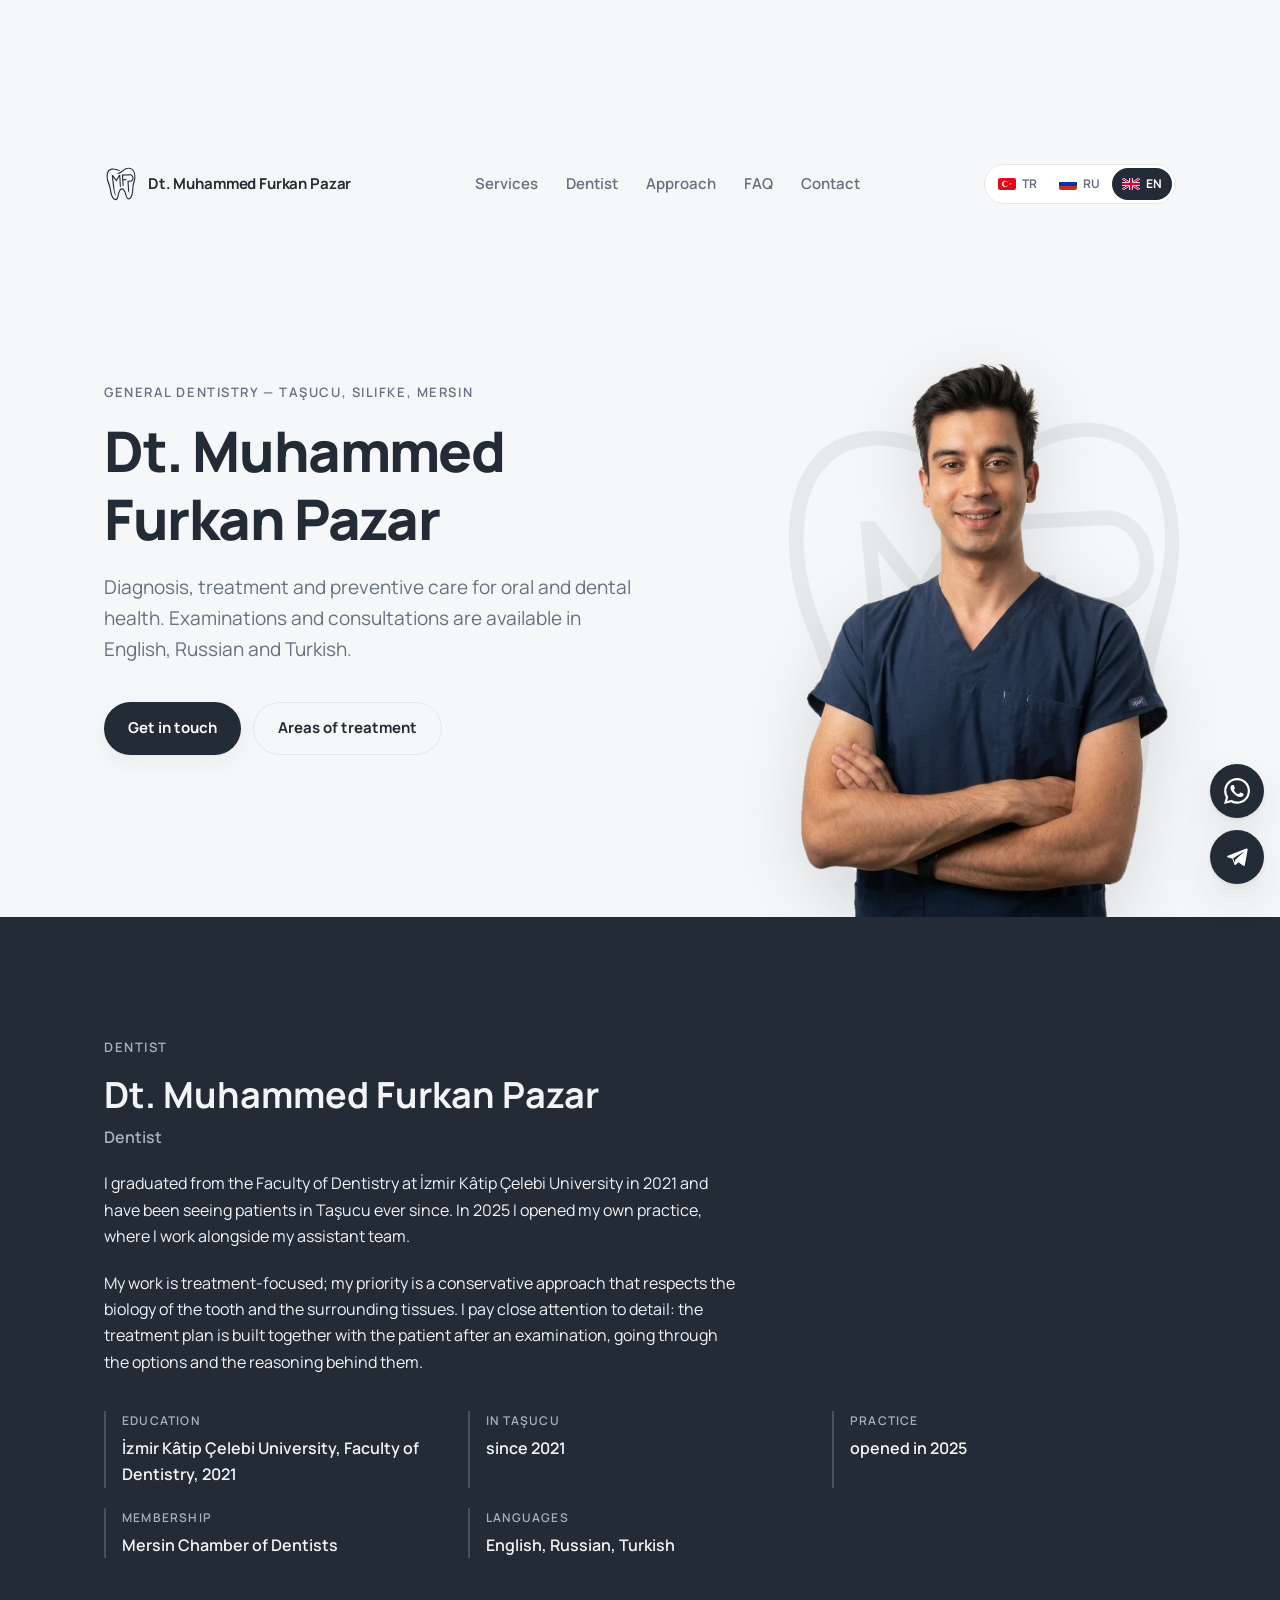
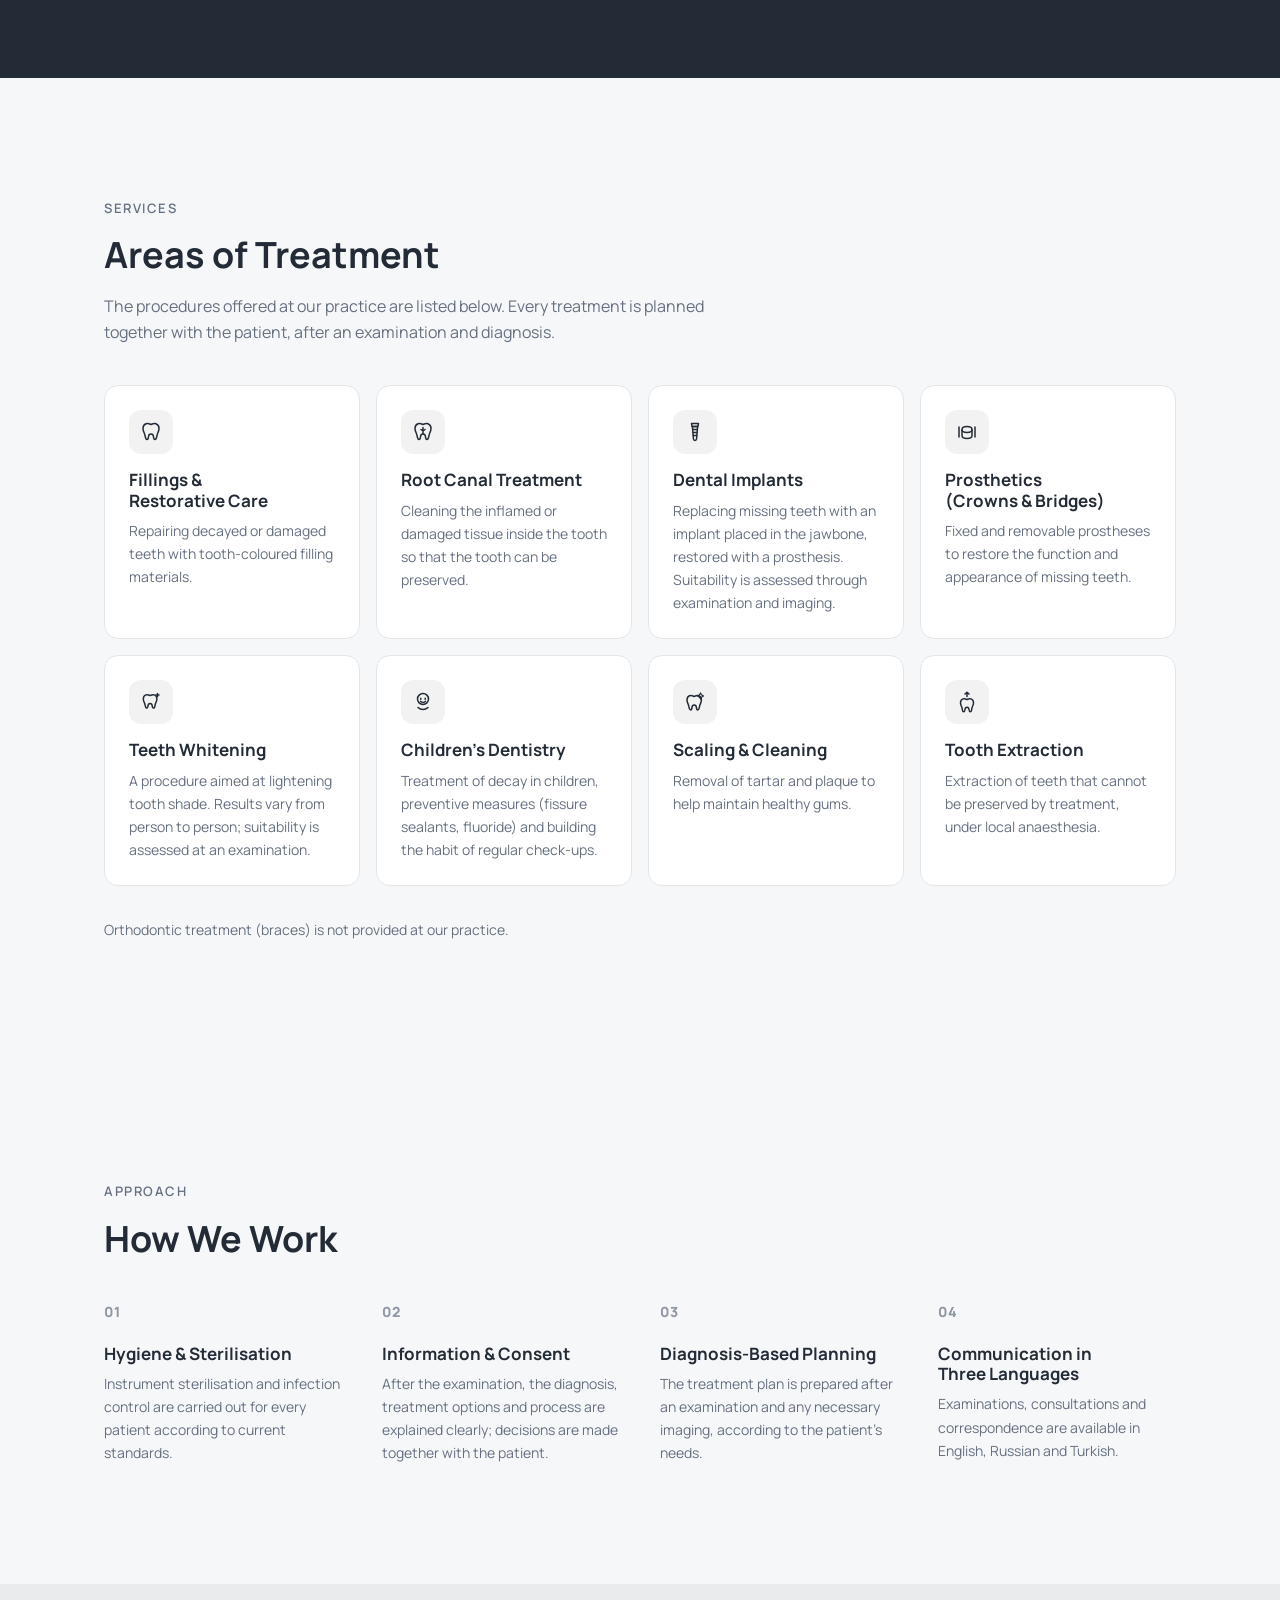
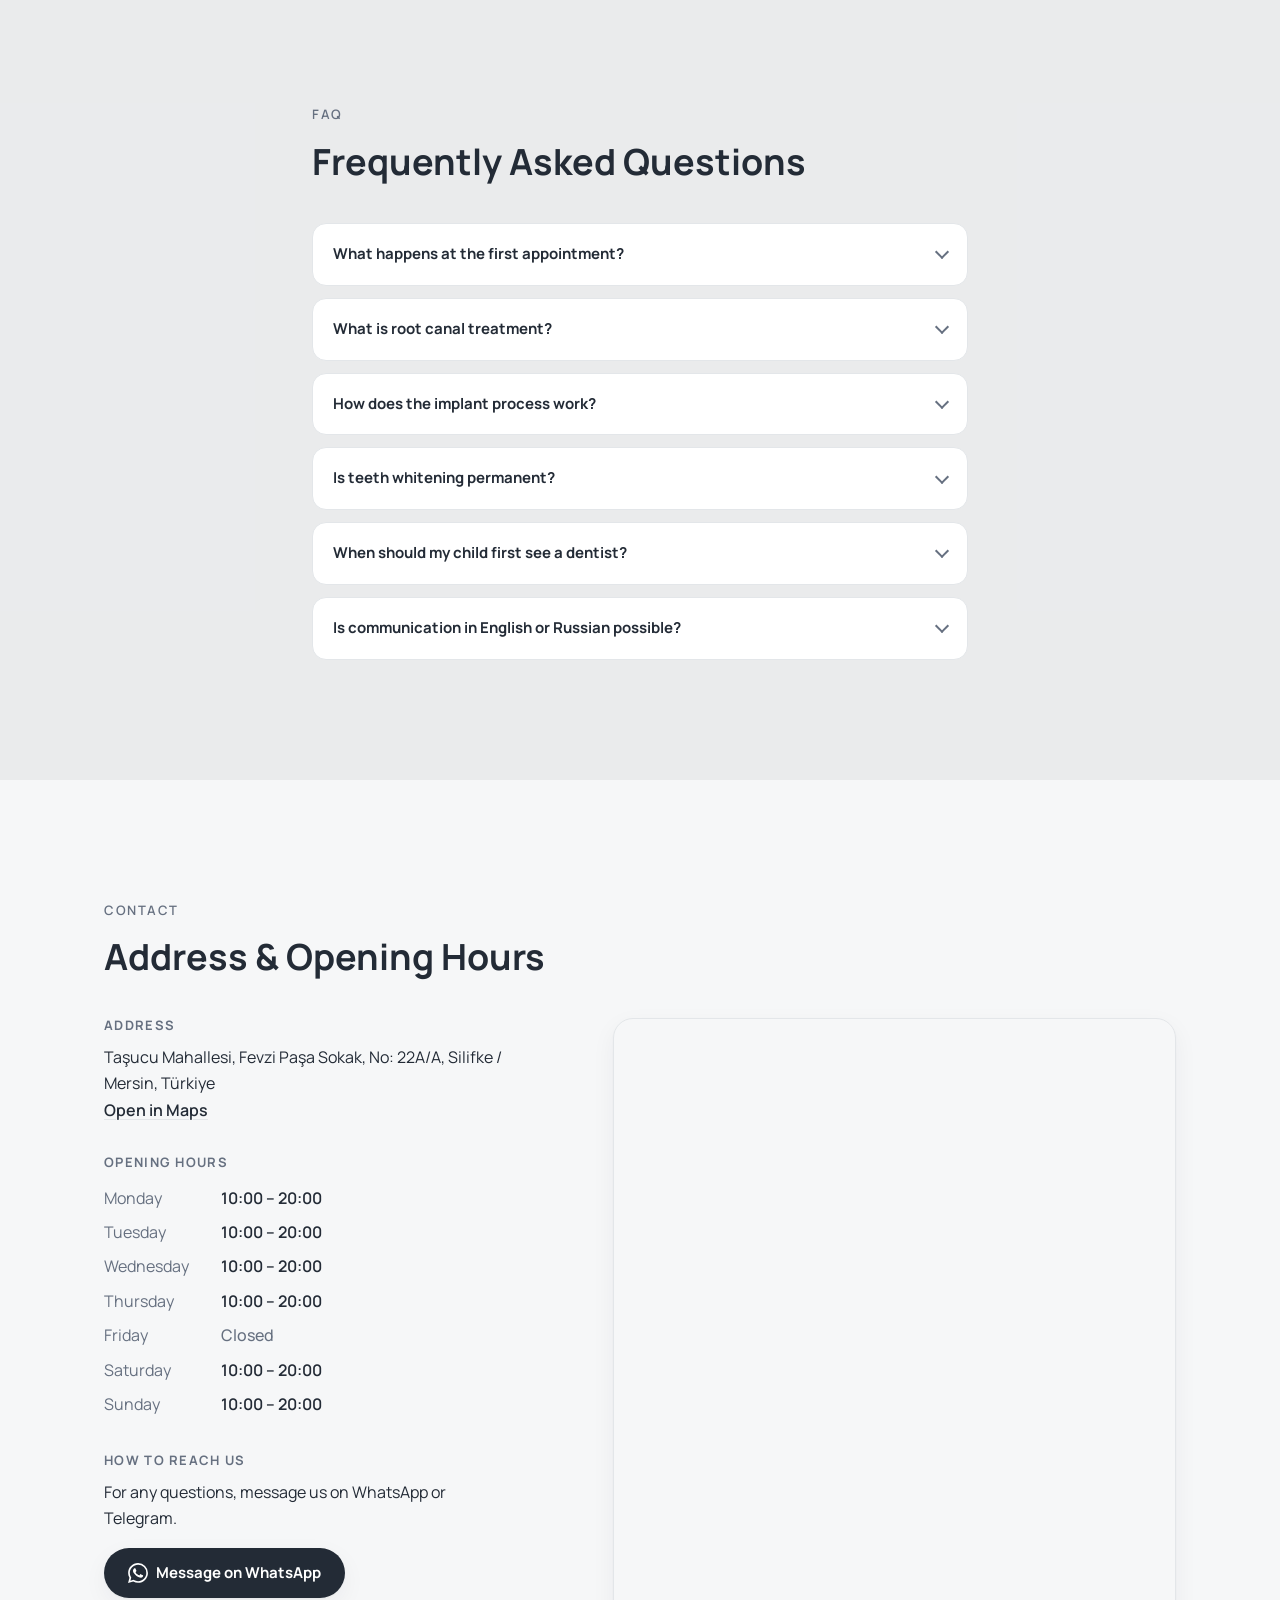
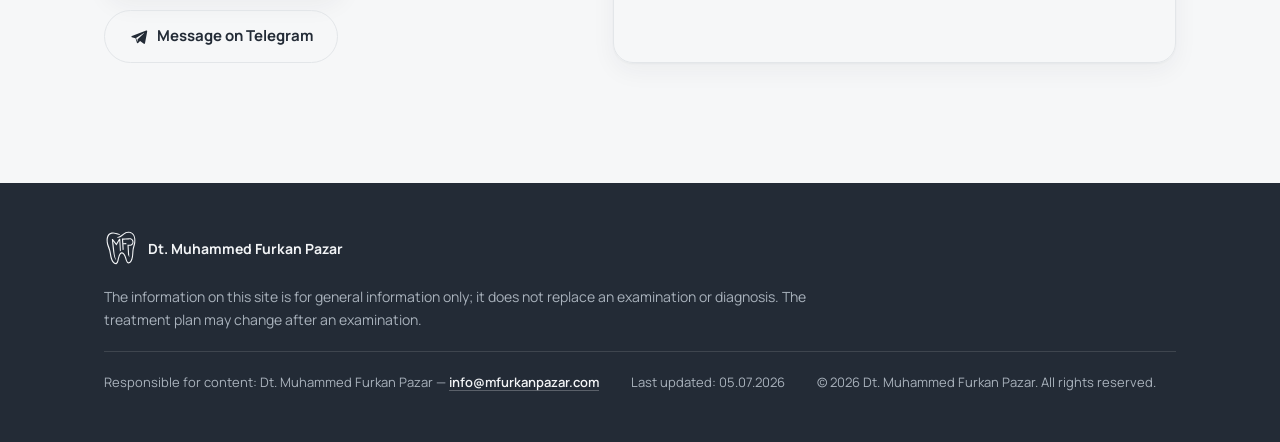
==== commit 7fe98b5c: "Faz 5: hero portresi ve birinci agizdan biyografi bolumu - Hekim portresi (Gemini kaynakli, filigran" ====
--- a/index.html
+++ b/index.html
@@ -157,8 +157,31 @@
             <a class="btn btn-ghost" href="#services" data-i18n="hero.cta_services">Hizmet alanları</a>
           </div>
         </div>
-        <div class="hero-mark" aria-hidden="true">
-          <svg><use href="#logo"/></svg>
+        <div class="hero-visual">
+          <svg class="hero-watermark" aria-hidden="true"><use href="#logo"/></svg>
+          <img class="hero-photo" src="assets/photos/hekim.webp" width="751" height="1100"
+               fetchpriority="high" data-i18n-attr="alt:hero.photo_alt"
+               alt="Dt. Muhammed Furkan Pazar — portre">
+        </div>
+      </div>
+    </section>
+
+    <!-- ═══ Doctor / Biography ═══ -->
+    <section class="section section-dark" id="doctor">
+      <div class="container doctor-inner">
+        <div class="doctor-text">
+          <p class="eyebrow" data-i18n="doctor.eyebrow">Hekim</p>
+          <h2 data-i18n="doctor.title">Dt. Muhammed Furkan Pazar</h2>
+          <p class="doctor-role" data-i18n="doctor.role">Diş Hekimi</p>
+          <p class="doctor-bio" data-i18n="doctor.bio"></p>
+          <p class="doctor-bio" data-i18n="doctor.bio2"></p>
+          <dl class="doctor-facts">
+            <div><dt data-i18n="doctor.fact_edu_label">Mezuniyet</dt><dd data-i18n="doctor.fact_edu"></dd></div>
+            <div><dt data-i18n="doctor.fact_local_label">Taşucu'da</dt><dd data-i18n="doctor.fact_local"></dd></div>
+            <div><dt data-i18n="doctor.fact_clinic_label">Muayenehane</dt><dd data-i18n="doctor.fact_clinic"></dd></div>
+            <div><dt data-i18n="doctor.fact_chamber_label">Oda Üyeliği</dt><dd data-i18n="doctor.fact_chamber"></dd></div>
+            <div><dt data-i18n="doctor.fact_lang_label">İletişim Dilleri</dt><dd data-i18n="doctor.fact_lang"></dd></div>
+          </dl>
         </div>
       </div>
     </section>
@@ -214,26 +237,6 @@
         </div>
 
         <p class="services-note" data-i18n="services.note">Ortodontik tedavi muayenehanemizde uygulanmamaktadır.</p>
-      </div>
-    </section>
-
-    <!-- ═══ Doctor ═══ -->
-    <section class="section section-dark" id="doctor">
-      <div class="container doctor-inner">
-        <div class="doctor-mark" aria-hidden="true">
-          <svg><use href="#logo"/></svg>
-        </div>
-        <div class="doctor-text">
-          <p class="eyebrow" data-i18n="doctor.eyebrow">Hekim</p>
-          <h2 data-i18n="doctor.title">Dt. Muhammed Furkan Pazar</h2>
-          <p class="doctor-role" data-i18n="doctor.role">Diş Hekimi</p>
-          <p class="doctor-bio" data-i18n="doctor.bio"></p>
-          <dl class="doctor-facts">
-            <div><dt data-i18n="doctor.fact1_label">Unvan</dt><dd data-i18n="doctor.fact1"></dd></div>
-            <div><dt data-i18n="doctor.fact2_label">Çalışma alanı</dt><dd data-i18n="doctor.fact2"></dd></div>
-            <div><dt data-i18n="doctor.fact3_label">İletişim dilleri</dt><dd data-i18n="doctor.fact3"></dd></div>
-          </dl>
-        </div>
       </div>
     </section>
 
--- a/css/style.css
+++ b/css/style.css
@@ -248,15 +248,18 @@
 
 /* ── hero ── */
 .hero {
+  --hero-pad: clamp(4rem, 12vw, 8.5rem);
   position: relative;
   overflow: hidden;
-  padding-block: clamp(4rem, 12vw, 8.5rem);
+  padding-top: var(--hero-pad);
+  padding-bottom: 0;
 }
 .hero-inner {
   position: relative;
   display: grid;
-  gap: 2rem;
-}
+  gap: 2.5rem;
+}
+.hero-text { padding-bottom: var(--hero-pad); }
 .hero h1 {
   font-size: var(--fs-hero);
   font-weight: 800;
@@ -271,16 +274,32 @@
 }
 .hero-cta { display: flex; flex-wrap: wrap; gap: 0.75rem; }
 
-.hero-mark {
+/* portre + arkasında soluk diş filigranı; figür bölümün alt kenarına basar */
+.hero-visual {
+  position: relative;
+  display: flex;
+  justify-content: center;
+  align-items: flex-end;
+  margin-top: -1rem;
+}
+.hero-watermark {
   position: absolute;
-  right: -12%;
-  top: 50%;
-  transform: translateY(-50%);
-  width: clamp(16rem, 42vw, 30rem);
+  bottom: 8%;
+  left: 50%;
+  transform: translateX(-50%);
+  width: clamp(18rem, 60vw, 26rem);
+  height: auto;
+  aspect-ratio: 1;
+  color: var(--ink);
   opacity: 0.05;
   pointer-events: none;
 }
-.hero-mark svg { width: 100%; height: auto; aspect-ratio: 1; color: var(--ink); }
+.hero-photo {
+  position: relative;
+  width: clamp(15rem, 62vw, 21rem);
+  height: auto;
+  filter: drop-shadow(0 18px 36px #232b3626);
+}
 
 /* ── butonlar ── */
 .btn {
@@ -360,24 +379,14 @@
   display: grid;
   gap: 2.5rem;
 }
-.doctor-mark {
-  width: clamp(7rem, 20vw, 11rem);
-  justify-self: center;
-}
-.doctor-mark svg {
-  width: 100%;
-  height: auto;
-  aspect-ratio: 1;
-  color: var(--on-dark);
-  opacity: 0.9;
-}
 .doctor-role {
   font-weight: 600;
   color: var(--on-dark-muted);
   margin-top: -0.5rem;
   margin-bottom: 1.25rem;
 }
-.doctor-bio { max-width: 38rem; color: var(--on-dark); margin-bottom: 2rem; }
+.doctor-bio { max-width: 40rem; color: var(--on-dark); margin-bottom: 1.25rem; }
+.doctor-bio:last-of-type { margin-bottom: 2.25rem; }
 
 .doctor-facts {
   display: grid;
@@ -574,7 +583,7 @@
   .brand-name { display: block; }
   .cards { grid-template-columns: repeat(2, 1fr); }
   .principles { grid-template-columns: repeat(2, 1fr); }
-  .doctor-facts { grid-template-columns: repeat(3, 1fr); }
+  .doctor-facts { grid-template-columns: repeat(2, 1fr); }
   .footer-meta {
     display: flex;
     flex-wrap: wrap;
@@ -601,14 +610,16 @@
   }
   .nav-toggle { display: none; }
 
-  .hero-inner { grid-template-columns: minmax(0, 1.2fr) minmax(0, 0.8fr); align-items: center; }
-  .hero-mark { position: relative; right: auto; top: auto; transform: none; justify-self: end; opacity: 0.06; }
+  .hero-inner { grid-template-columns: minmax(0, 1.15fr) minmax(0, 0.85fr); align-items: end; }
+  .hero-text { align-self: center; }
+  .hero-visual { margin-top: 0; justify-self: end; }
+  .hero-photo { width: clamp(19rem, 30vw, 24rem); }
+  .hero-watermark { width: clamp(22rem, 36vw, 30rem); }
 
   .cards { grid-template-columns: repeat(4, 1fr); }
   .principles { grid-template-columns: repeat(4, 1fr); gap: 2.5rem; }
 
-  .doctor-inner { grid-template-columns: auto 1fr; gap: 5rem; align-items: center; }
-  .doctor-mark { justify-self: start; }
+  .doctor-facts { grid-template-columns: repeat(3, 1fr); }
 
   .contact-grid { grid-template-columns: minmax(0, 0.9fr) minmax(0, 1.1fr); gap: 3rem; }
   .contact-map { min-height: 24rem; }
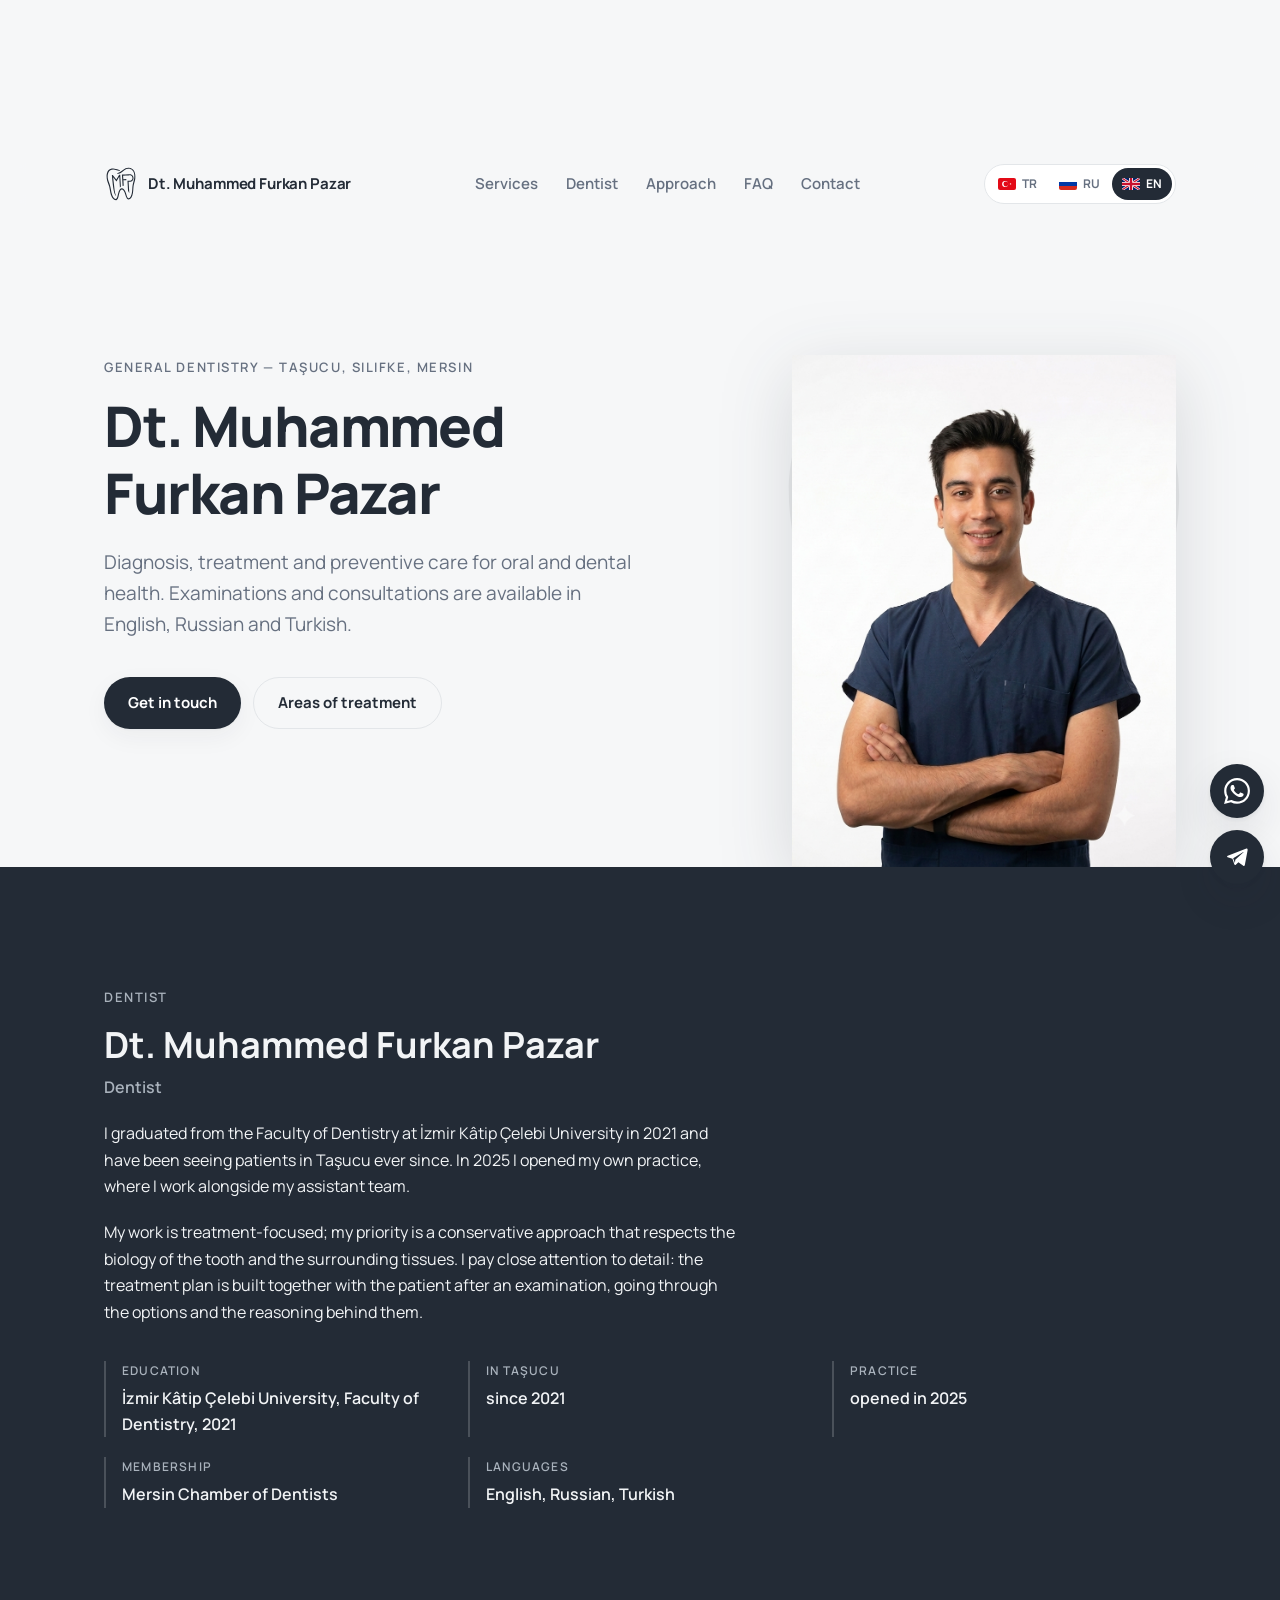
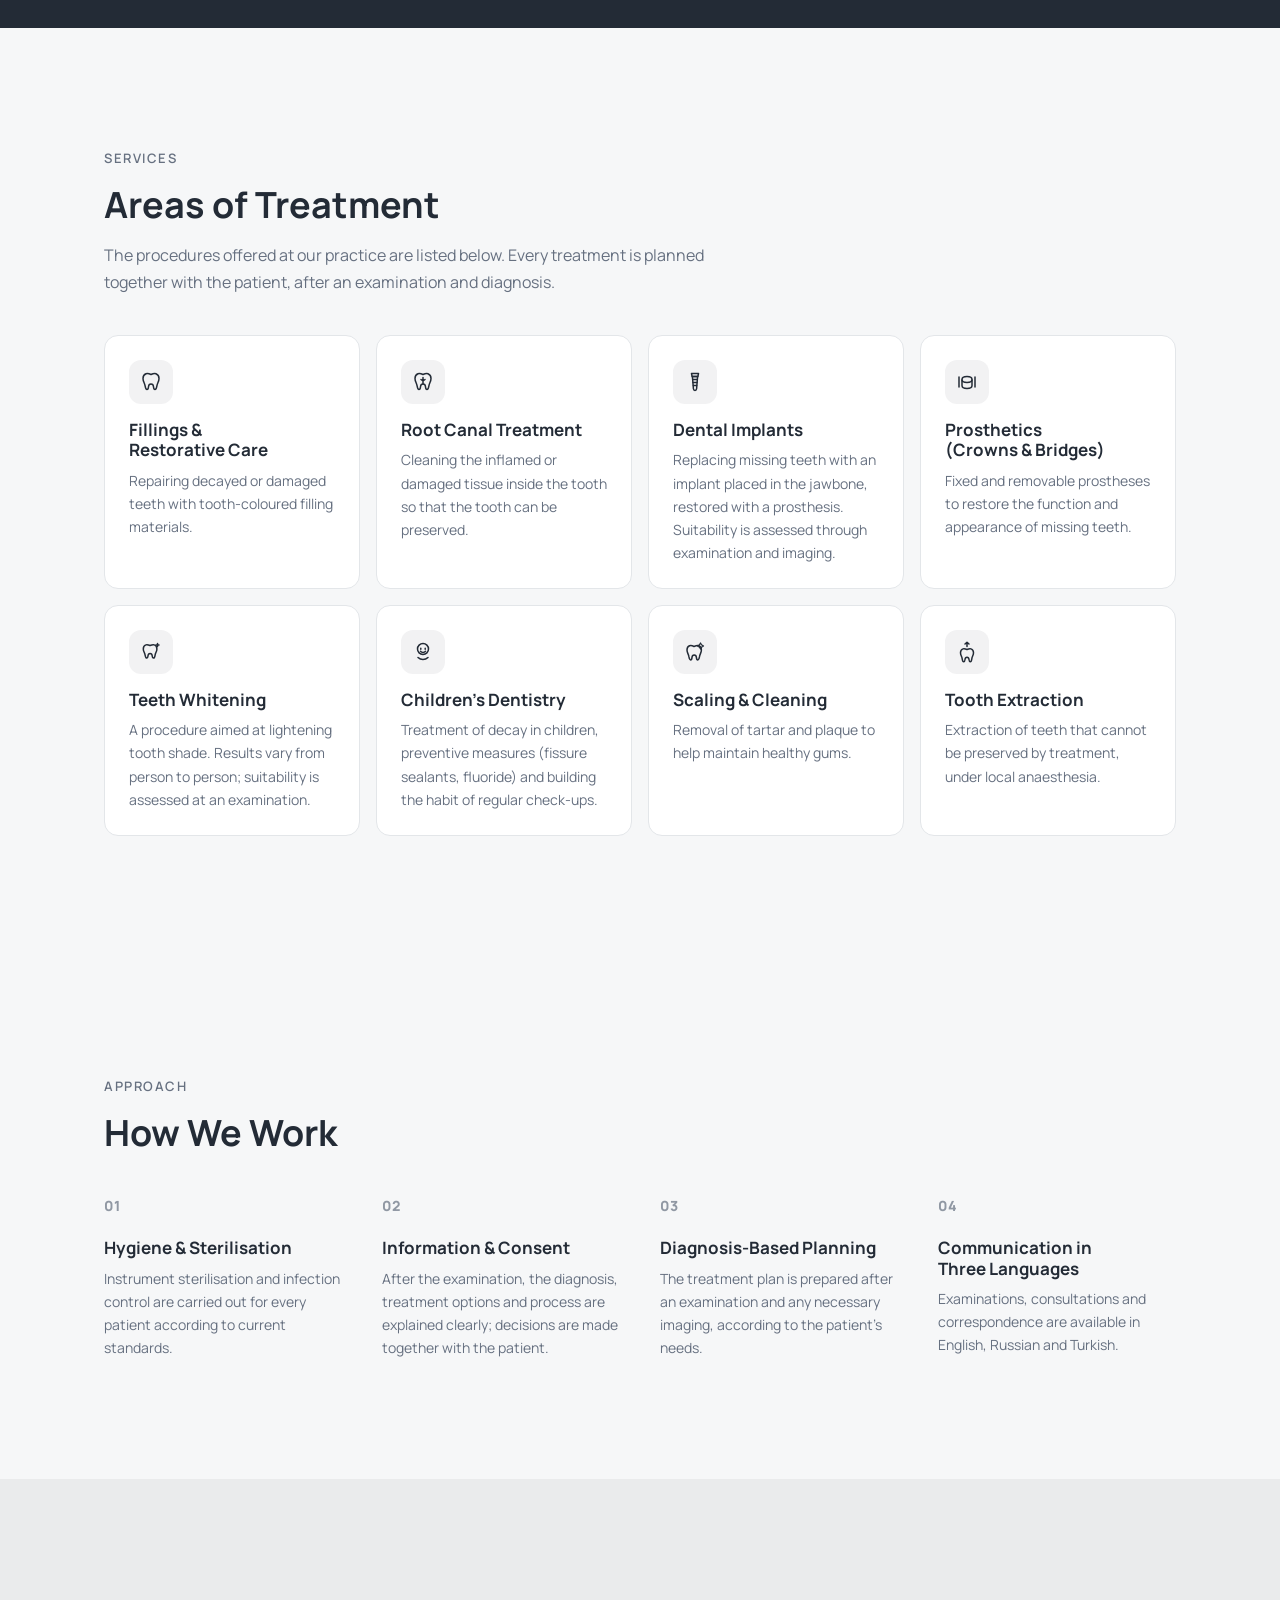
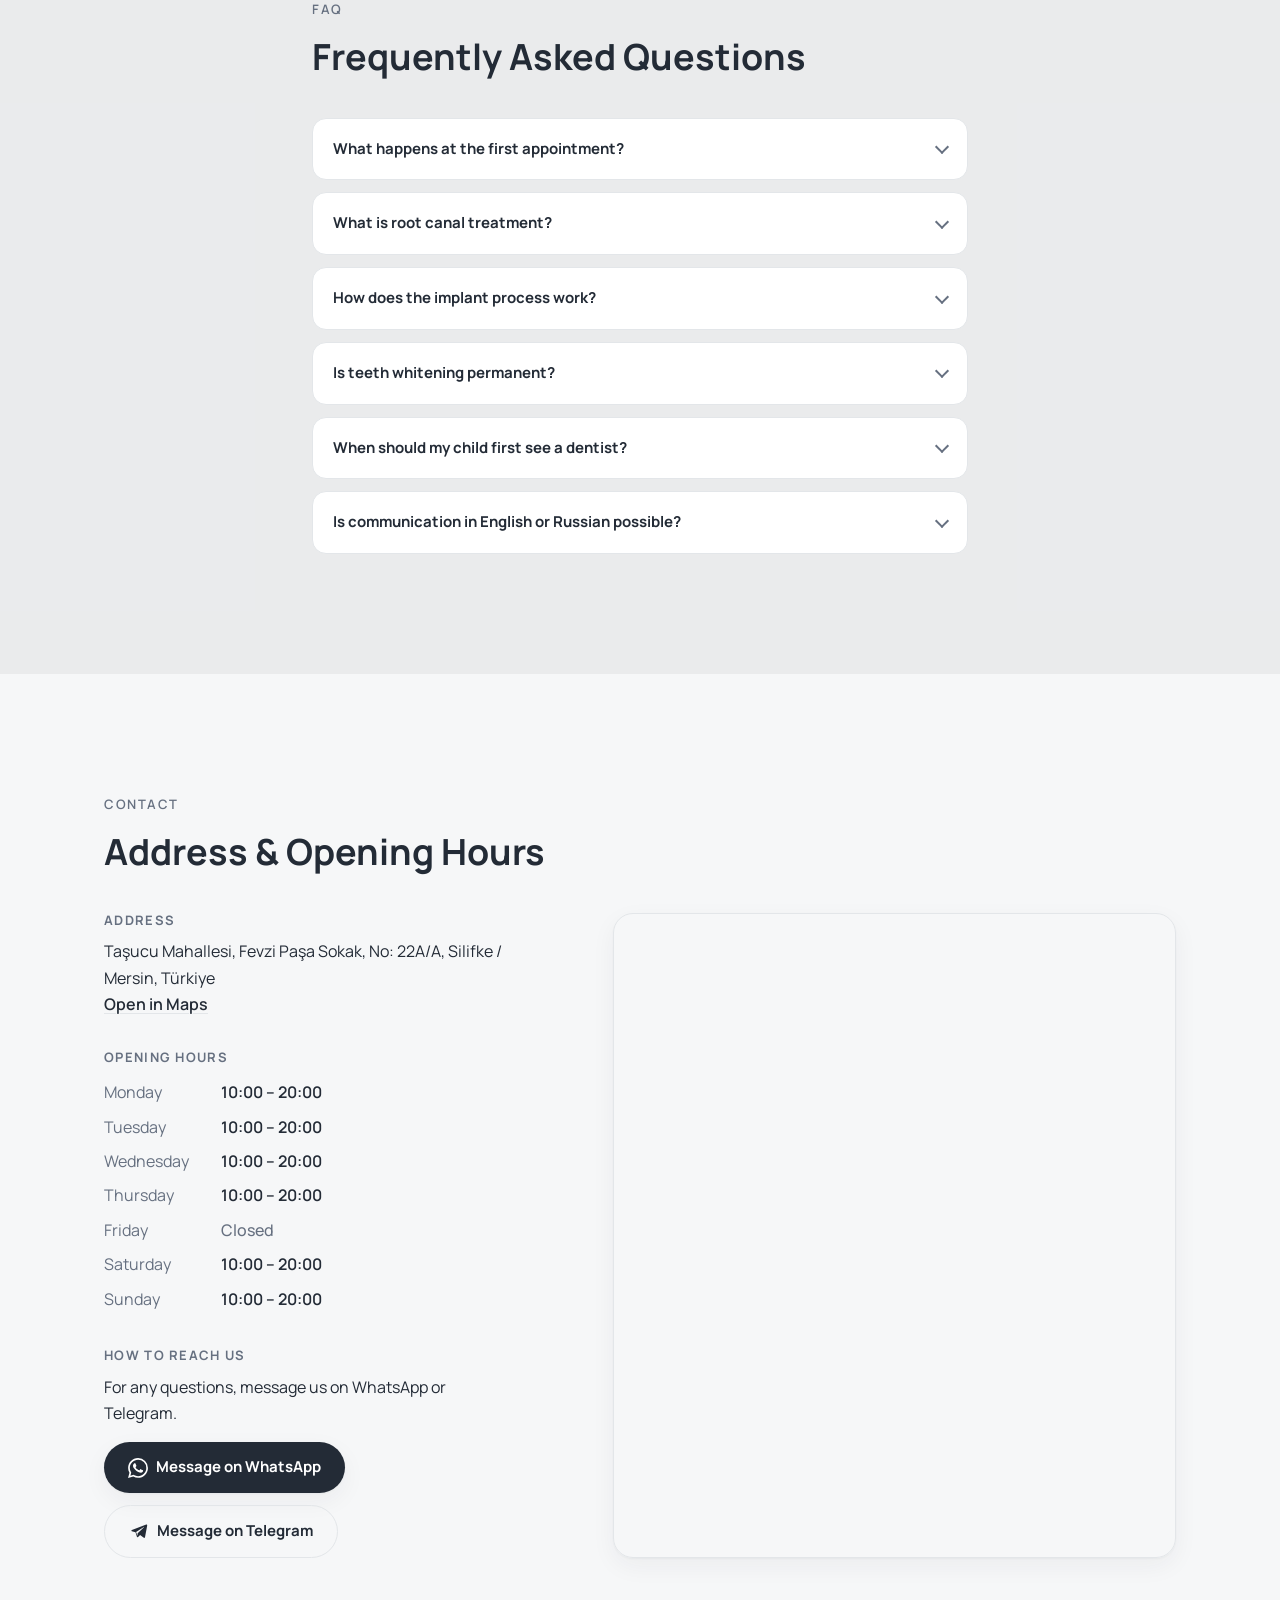
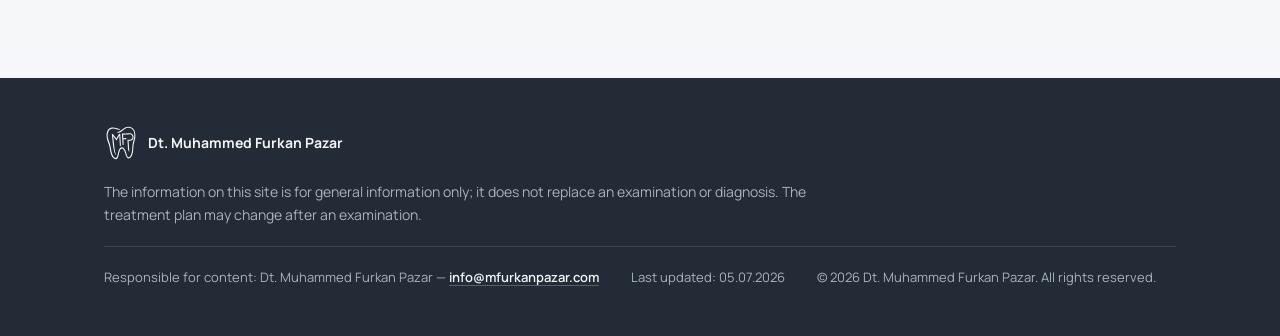
==== commit f0522015: "Ortodonti notunu kaldır ve hekim görselini güncelle" ====
--- a/index.html
+++ b/index.html
@@ -159,7 +159,7 @@
         </div>
         <div class="hero-visual">
           <svg class="hero-watermark" aria-hidden="true"><use href="#logo"/></svg>
-          <img class="hero-photo" src="assets/photos/hekim.webp" width="751" height="1100"
+          <img class="hero-photo" src="assets/photos/hekim.png" width="1792" height="2390"
                fetchpriority="high" data-i18n-attr="alt:hero.photo_alt"
                alt="Dt. Muhammed Furkan Pazar — portre">
         </div>
@@ -235,8 +235,6 @@
             <p data-i18n="services.extraction.desc"></p>
           </article>
         </div>
-
-        <p class="services-note" data-i18n="services.note">Ortodontik tedavi muayenehanemizde uygulanmamaktadır.</p>
       </div>
     </section>
 
--- a/css/style.css
+++ b/css/style.css
@@ -361,12 +361,6 @@
 .card-icon svg { width: 1.5rem; height: 1.5rem; }
 .card h3 { font-size: var(--fs-h3); margin-bottom: 0.5rem; }
 .card p { font-size: var(--fs-small); color: var(--muted); }
-
-.services-note {
-  margin-top: 2rem;
-  font-size: var(--fs-small);
-  color: var(--muted);
-}
 
 /* ── hekim (koyu bölüm) ── */
 .section-dark {
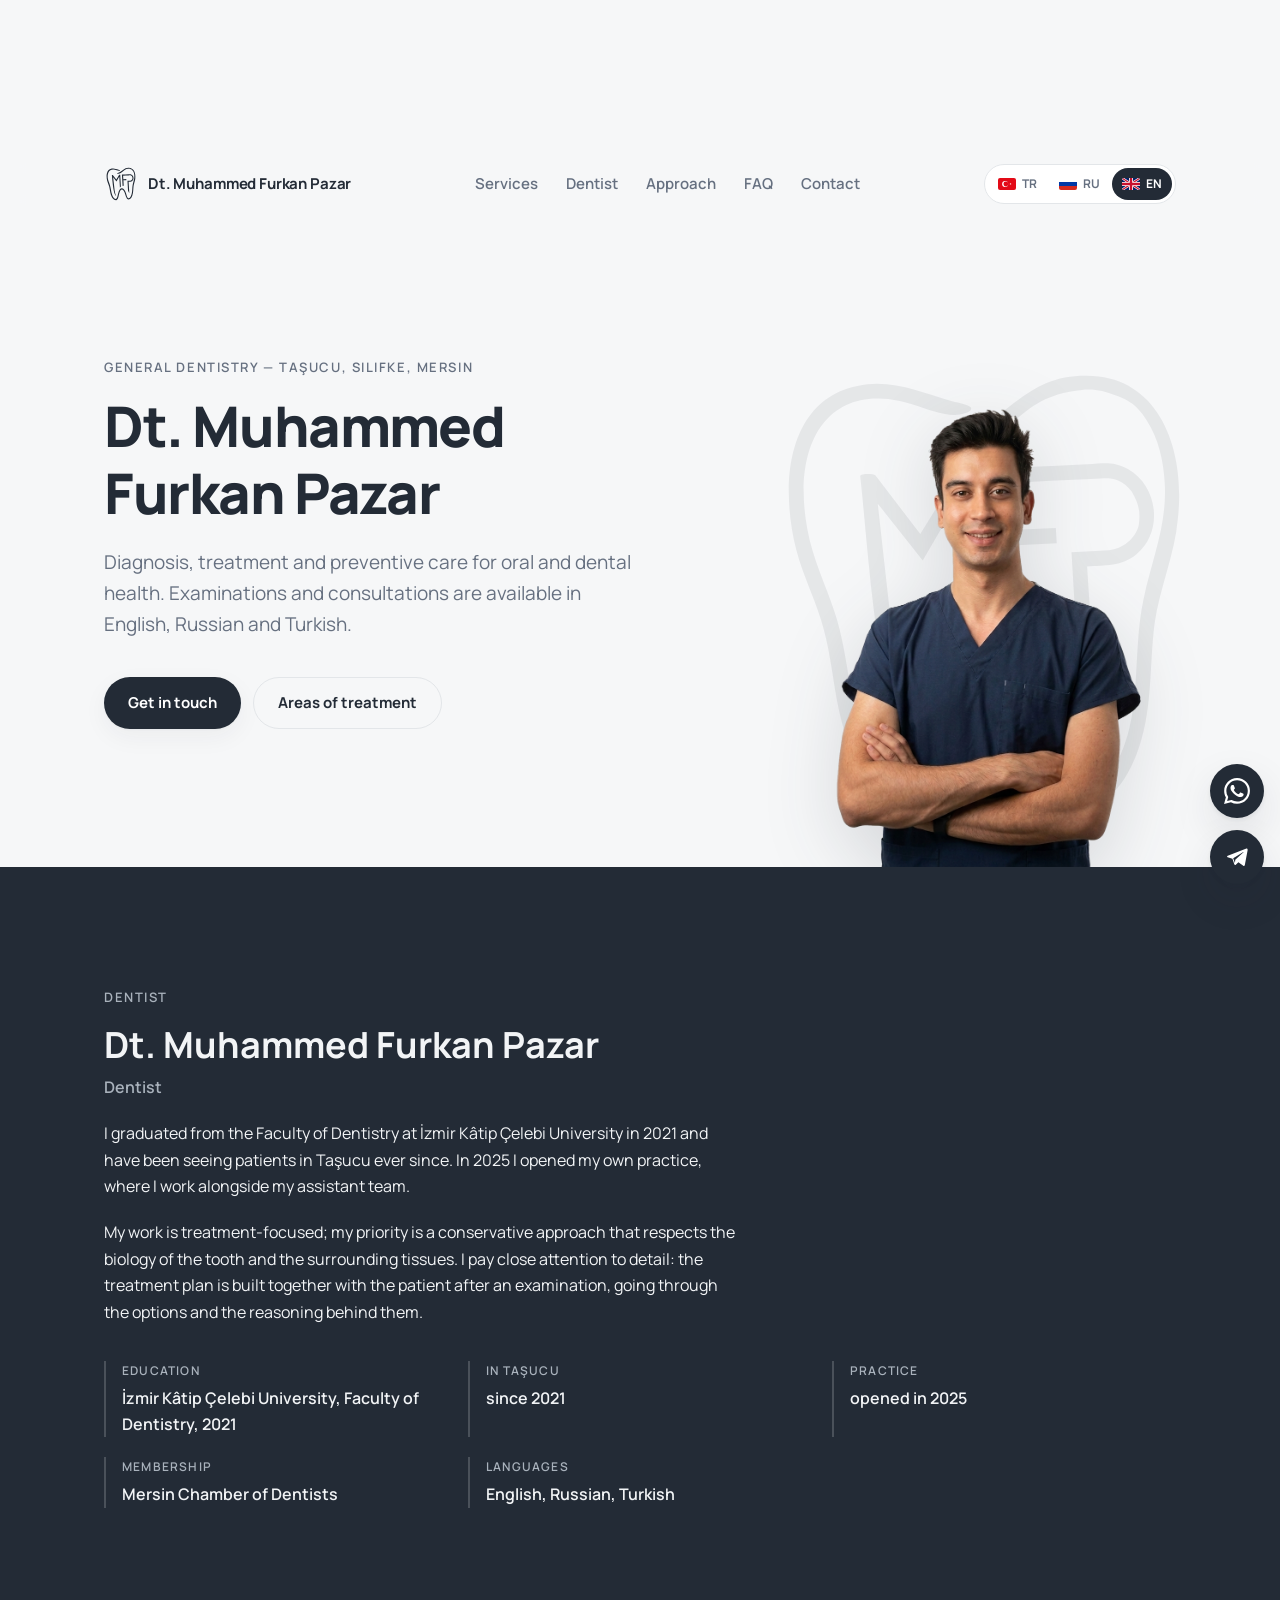
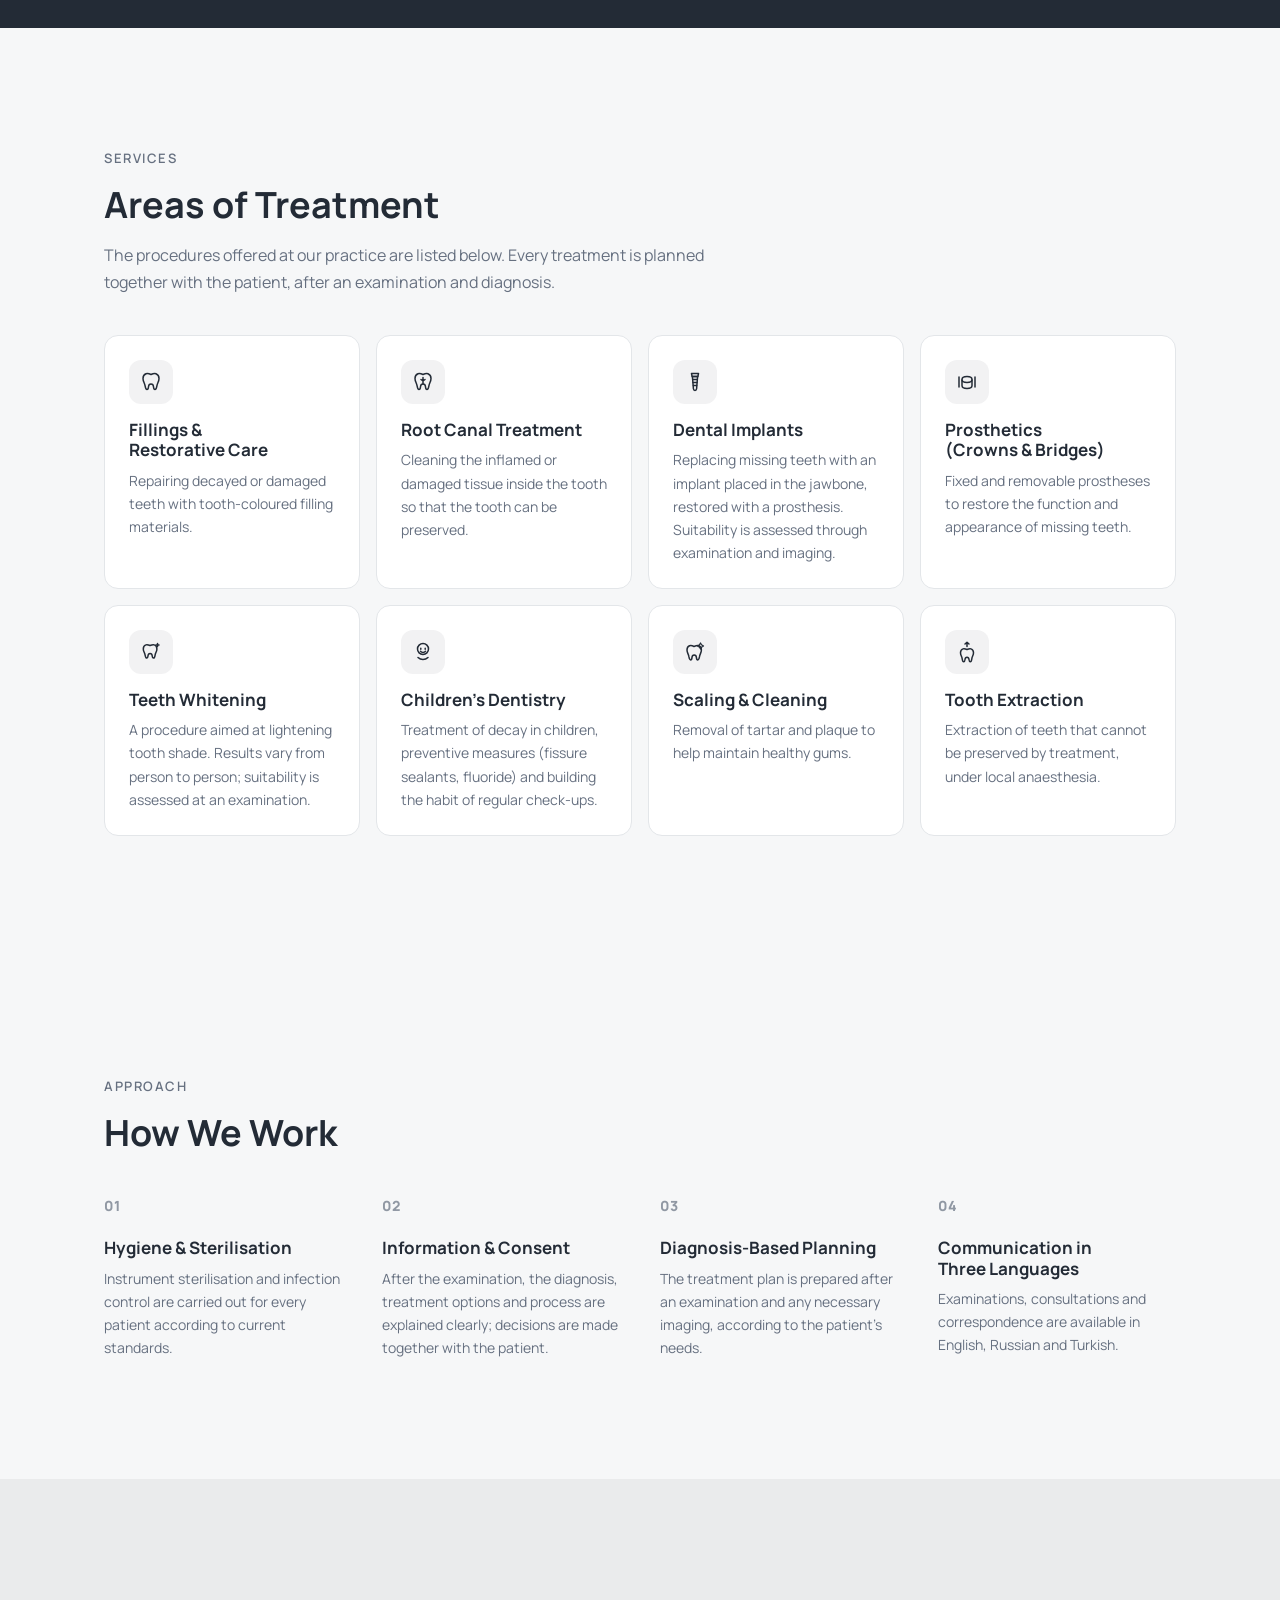
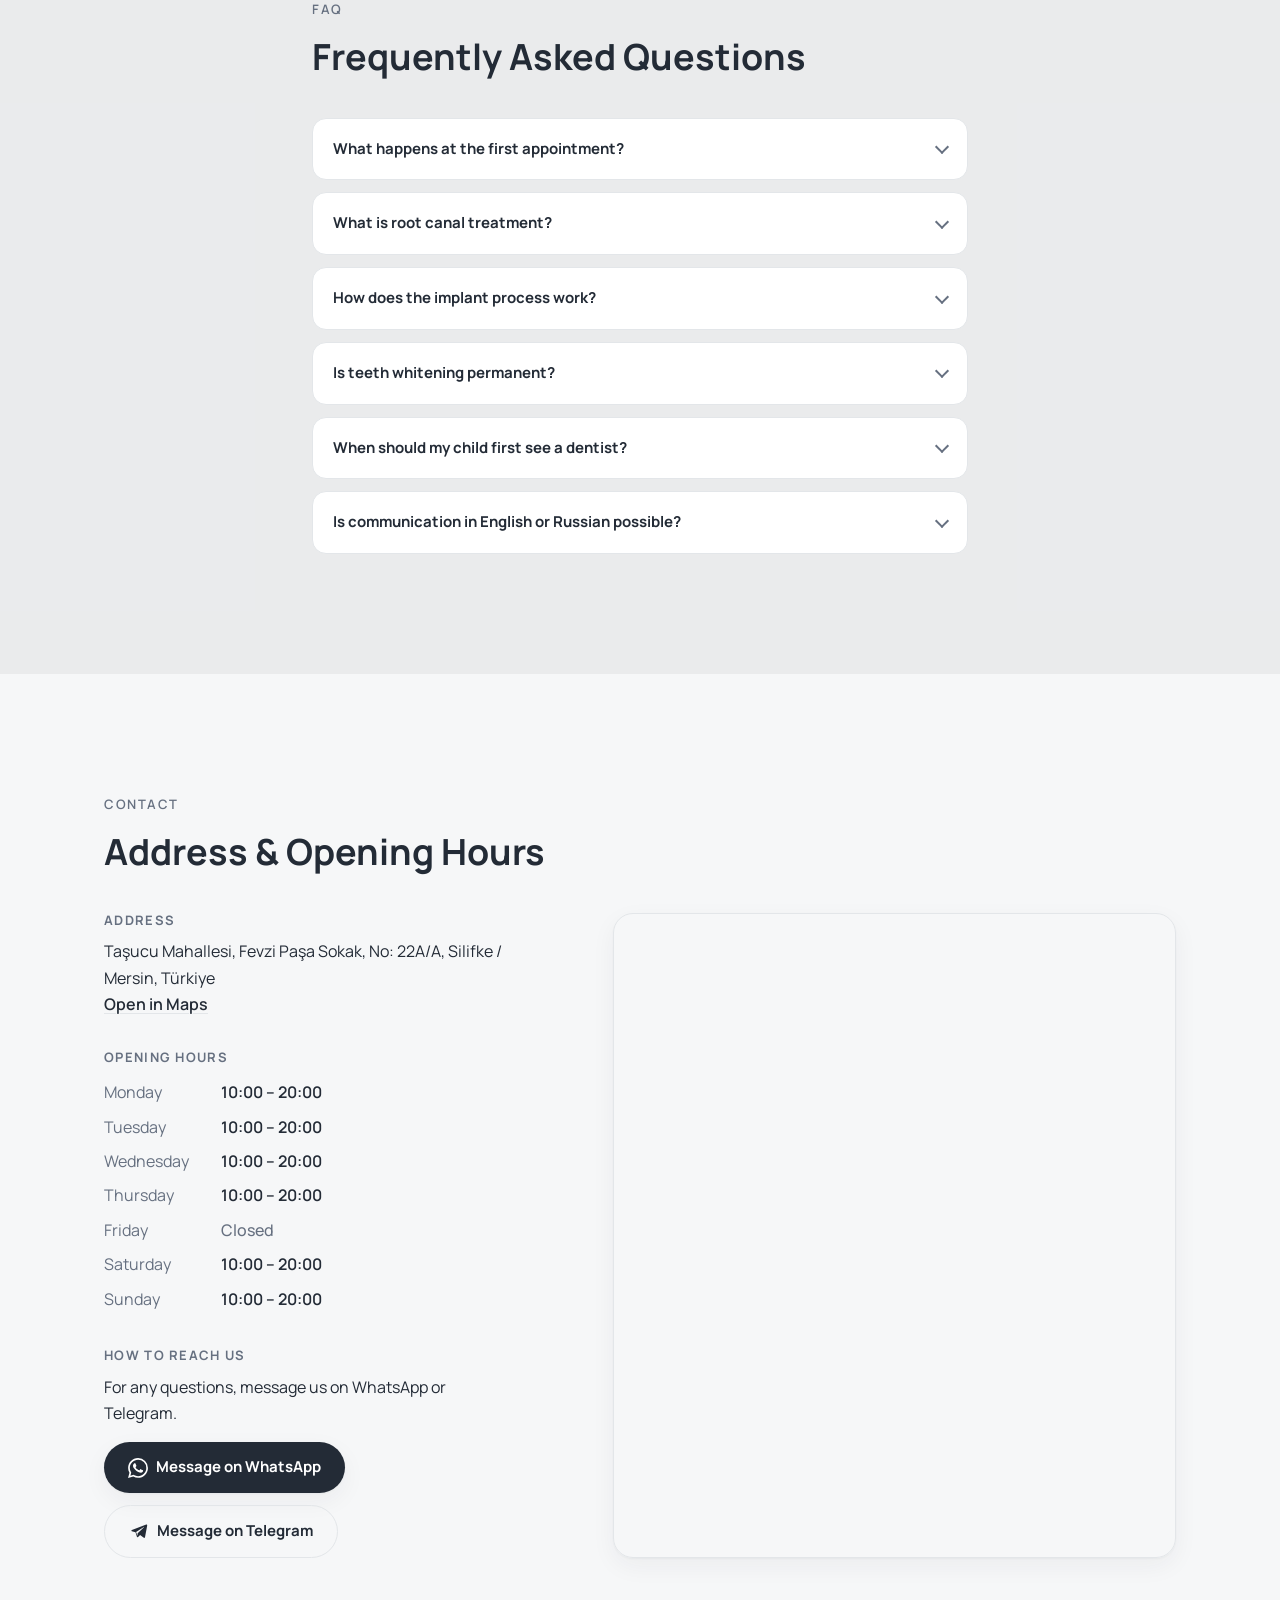
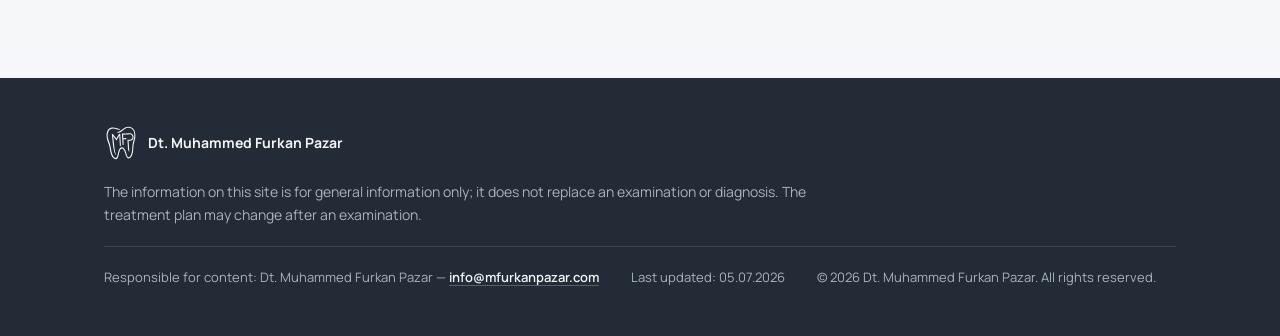
==== commit 2862cdb3: "Hero portre katmanlarini duzelt" ====
--- a/index.html
+++ b/index.html
@@ -159,7 +159,7 @@
         </div>
         <div class="hero-visual">
           <svg class="hero-watermark" aria-hidden="true"><use href="#logo"/></svg>
-          <img class="hero-photo" src="assets/photos/hekim.png" width="1792" height="2390"
+          <img class="hero-photo" src="assets/photos/hekim.png" width="420" height="560"
                fetchpriority="high" data-i18n-attr="alt:hero.photo_alt"
                alt="Dt. Muhammed Furkan Pazar — portre">
         </div>
--- a/css/style.css
+++ b/css/style.css
@@ -248,7 +248,7 @@
 
 /* ── hero ── */
 .hero {
-  --hero-pad: clamp(4rem, 12vw, 8.5rem);
+  --hero-pad: clamp(3rem, 10vw, 4.5rem);
   position: relative;
   overflow: hidden;
   padding-top: var(--hero-pad);
@@ -257,9 +257,9 @@
 .hero-inner {
   position: relative;
   display: grid;
-  gap: 2.5rem;
-}
-.hero-text { padding-bottom: var(--hero-pad); }
+  gap: 1.5rem;
+}
+.hero-text { padding-bottom: 0; }
 .hero h1 {
   font-size: var(--fs-hero);
   font-weight: 800;
@@ -281,6 +281,7 @@
   justify-content: center;
   align-items: flex-end;
   margin-top: -1rem;
+  isolation: isolate;
 }
 .hero-watermark {
   position: absolute;
@@ -291,14 +292,19 @@
   height: auto;
   aspect-ratio: 1;
   color: var(--ink);
-  opacity: 0.05;
+  fill: currentColor;
+  opacity: 0.075;
   pointer-events: none;
+  z-index: 0;
 }
 .hero-photo {
   position: relative;
   width: clamp(15rem, 62vw, 21rem);
+  max-width: 100%;
   height: auto;
+  object-fit: contain;
   filter: drop-shadow(0 18px 36px #232b3626);
+  z-index: 1;
 }
 
 /* ── butonlar ── */
@@ -586,6 +592,7 @@
 }
 
 @media (min-width: 900px) {
+  .hero { --hero-pad: clamp(4rem, 12vw, 8.5rem); }
   .nav {
     position: static;
     display: flex;
@@ -604,8 +611,8 @@
   }
   .nav-toggle { display: none; }
 
-  .hero-inner { grid-template-columns: minmax(0, 1.15fr) minmax(0, 0.85fr); align-items: end; }
-  .hero-text { align-self: center; }
+  .hero-inner { grid-template-columns: minmax(0, 1.15fr) minmax(0, 0.85fr); align-items: end; gap: 2.5rem; }
+  .hero-text { align-self: center; padding-bottom: var(--hero-pad); }
   .hero-visual { margin-top: 0; justify-self: end; }
   .hero-photo { width: clamp(19rem, 30vw, 24rem); }
   .hero-watermark { width: clamp(22rem, 36vw, 30rem); }
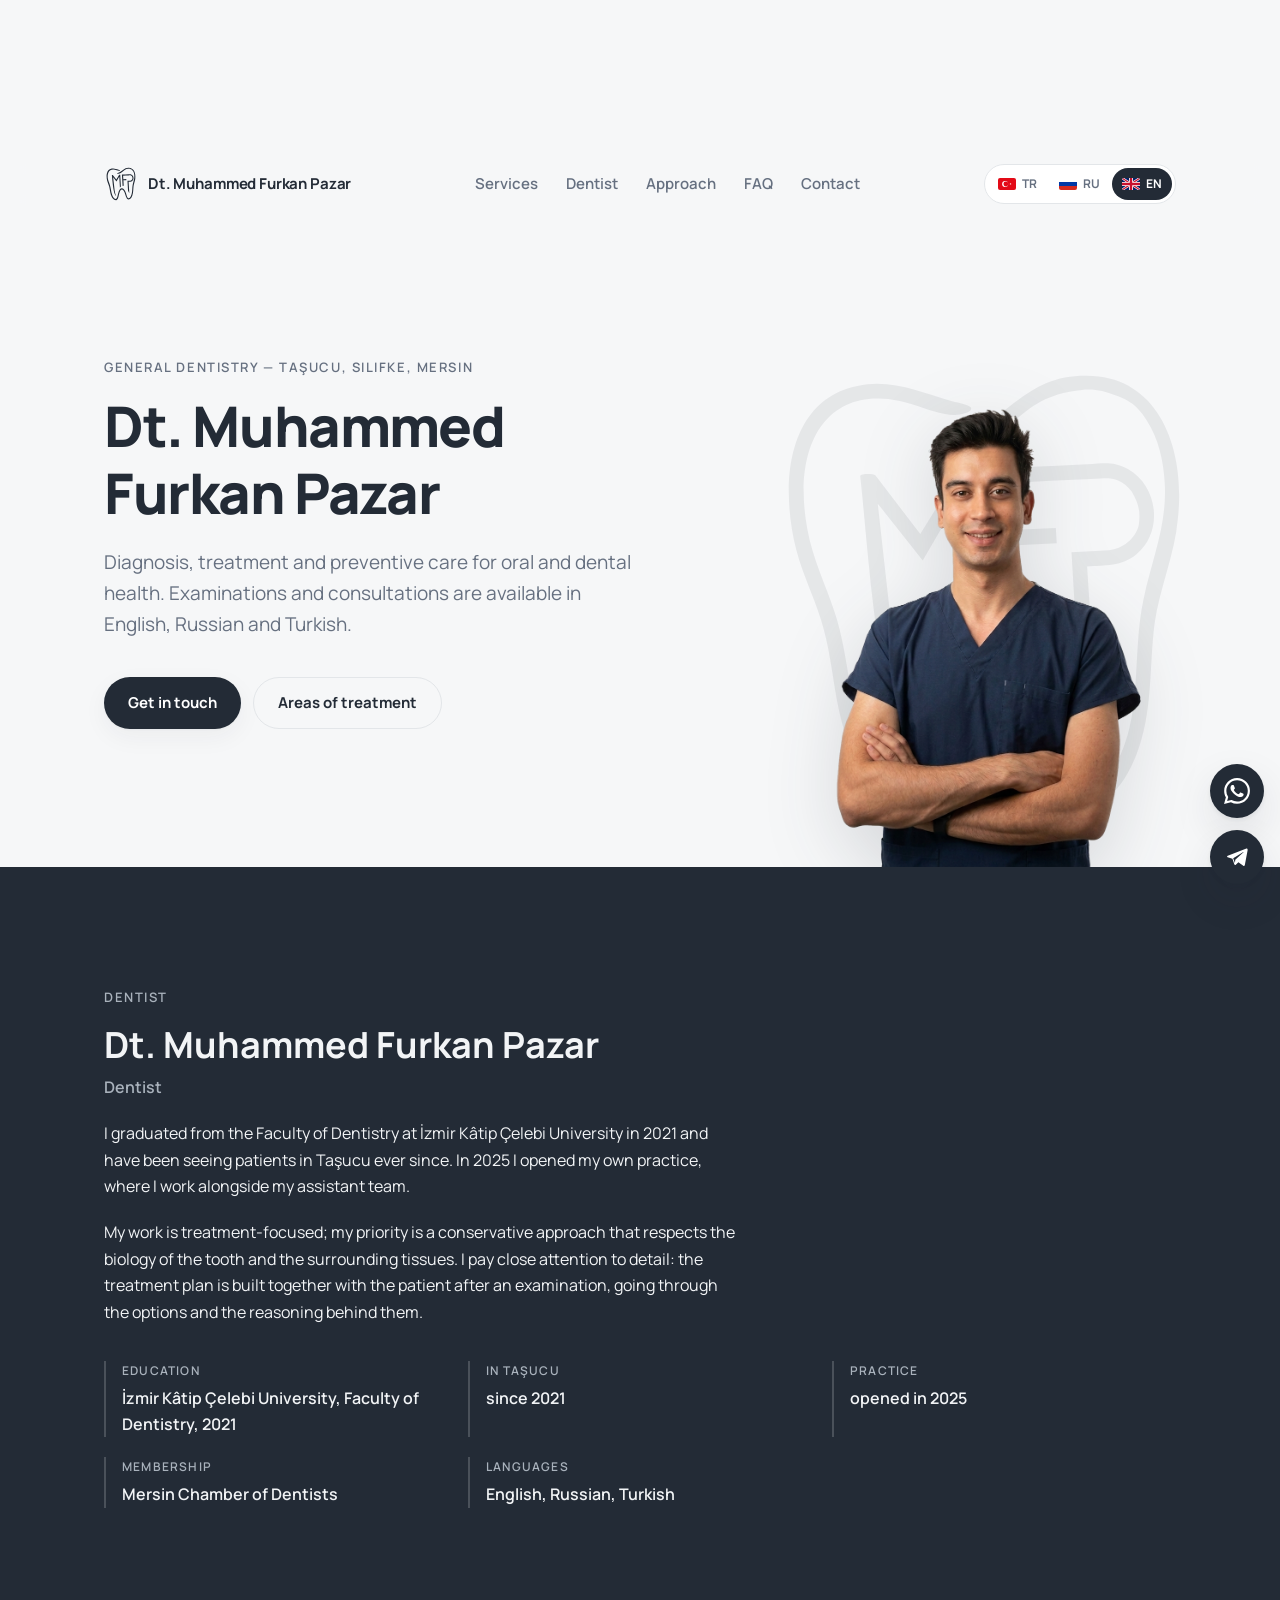
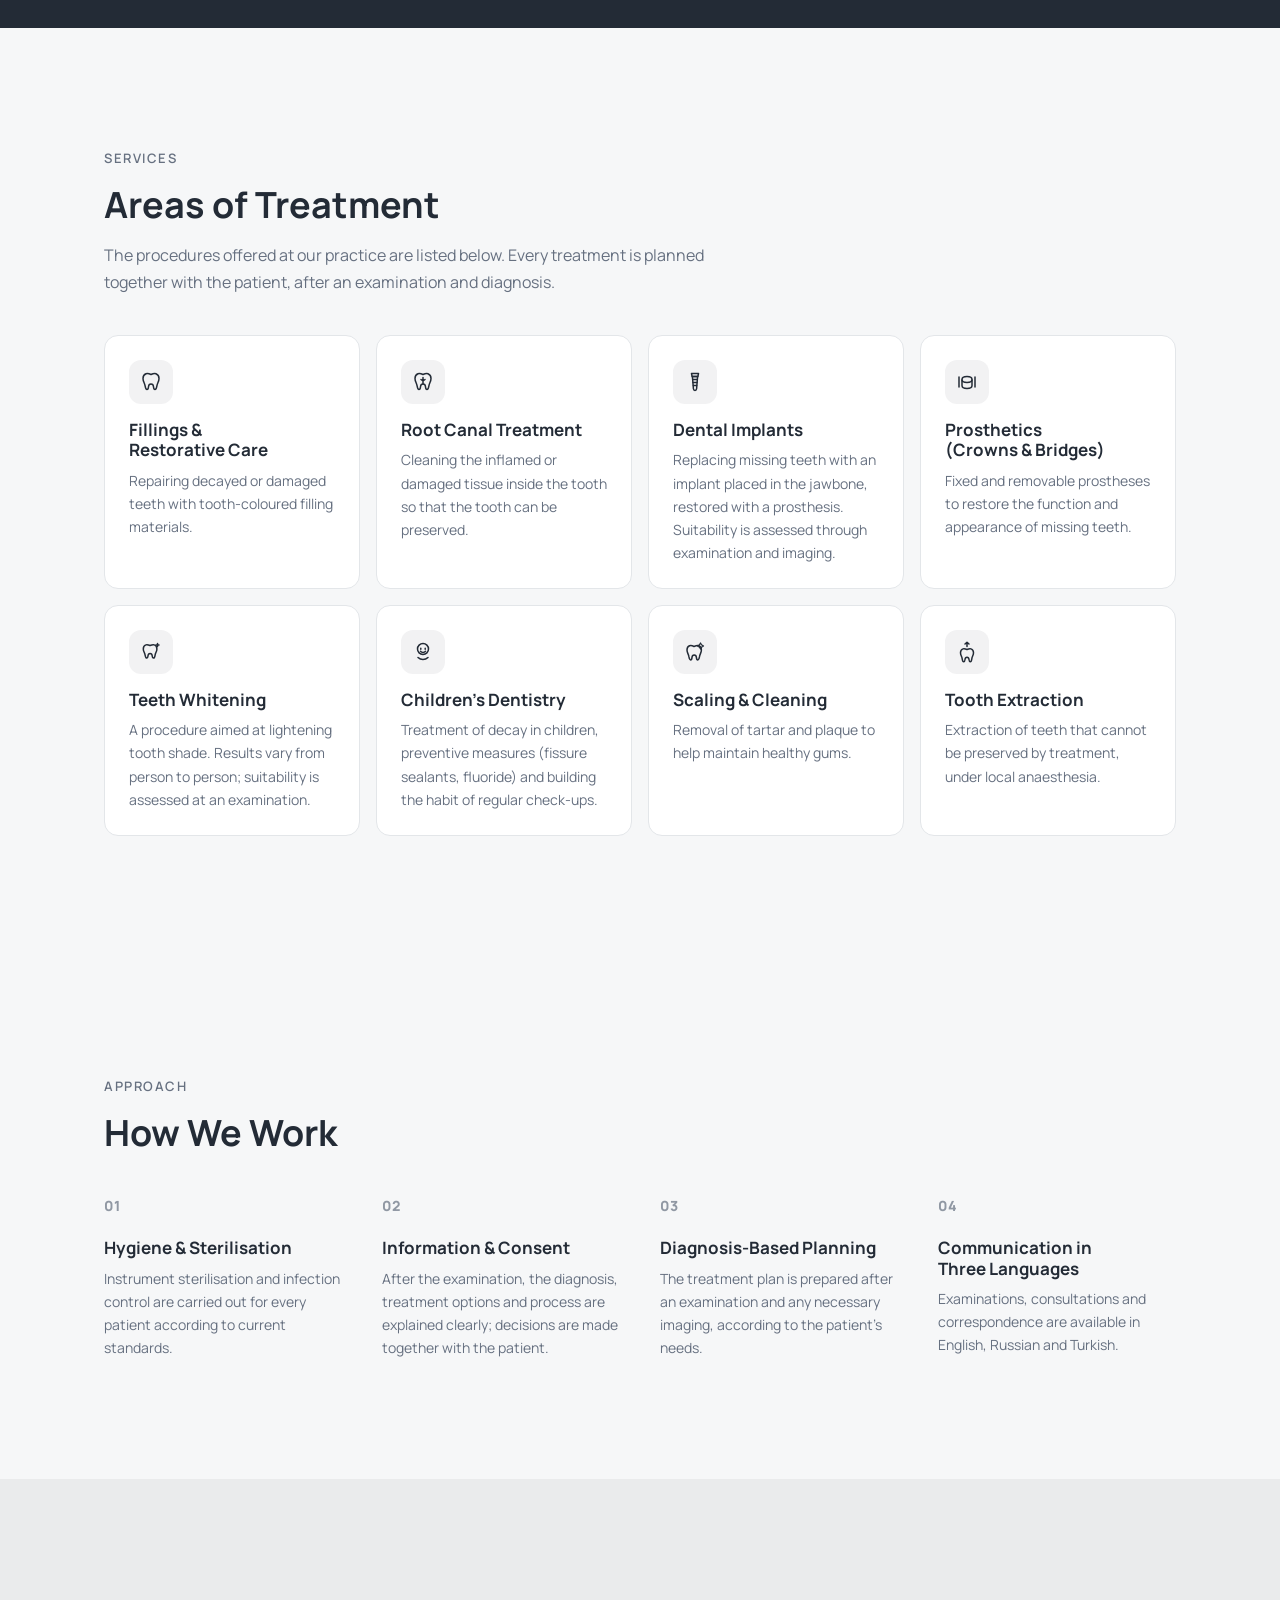
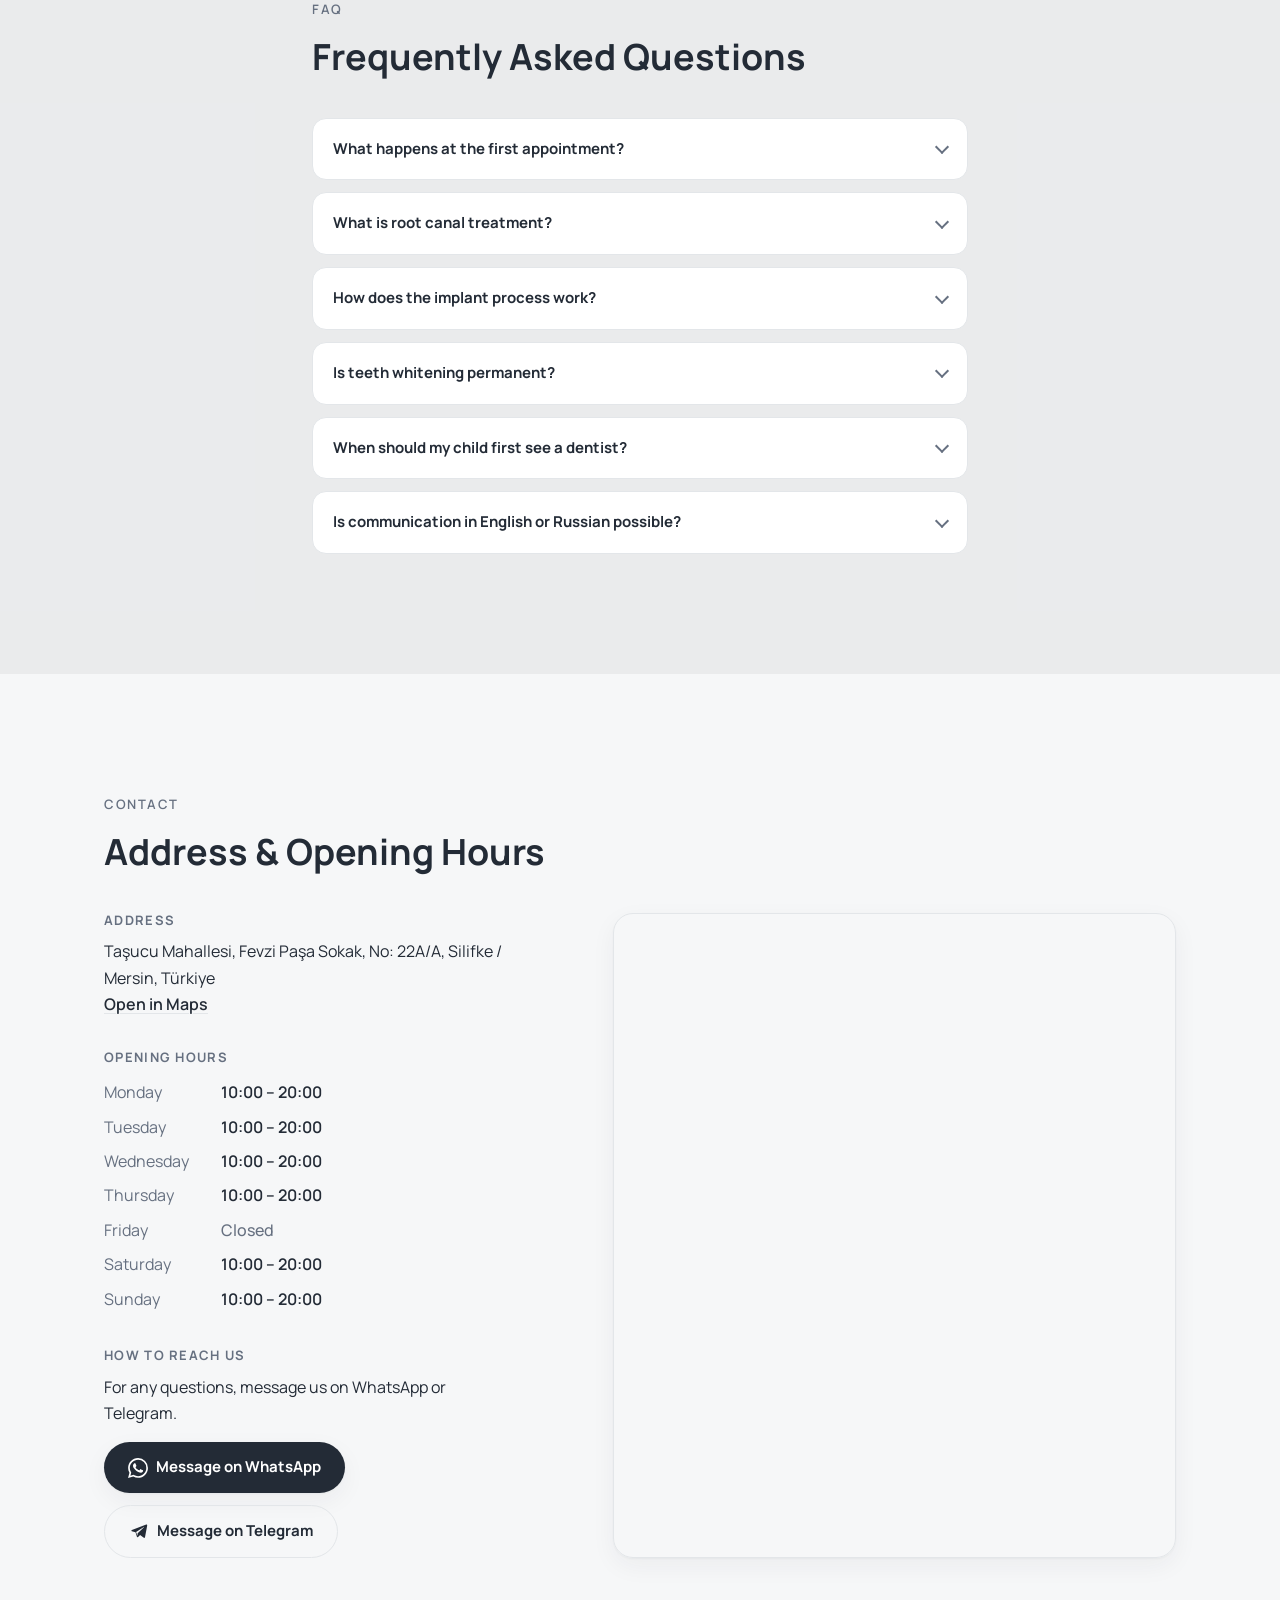
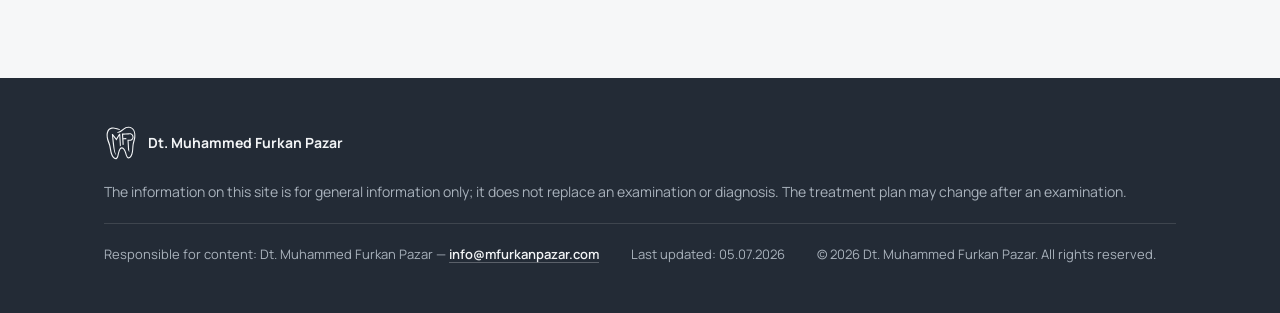
==== commit 05561b26: "Statik varlik onbellegini yenile" ====
--- a/index.html
+++ b/index.html
@@ -24,7 +24,7 @@
 
   <link rel="preload" href="assets/fonts/manrope-latin.woff2" as="font" type="font/woff2" crossorigin>
   <link rel="stylesheet" href="css/fonts.css">
-  <link rel="stylesheet" href="css/style.css">
+  <link rel="stylesheet" href="css/style.css?v=20260705-2">
 
   <script src="js/i18n.js" defer></script>
   <script src="js/ui.js" defer></script>
@@ -159,7 +159,7 @@
         </div>
         <div class="hero-visual">
           <svg class="hero-watermark" aria-hidden="true"><use href="#logo"/></svg>
-          <img class="hero-photo" src="assets/photos/hekim.png" width="420" height="560"
+          <img class="hero-photo" src="assets/photos/hekim.png?v=20260705-2" width="420" height="560"
                fetchpriority="high" data-i18n-attr="alt:hero.photo_alt"
                alt="Dt. Muhammed Furkan Pazar — portre">
         </div>
--- a/css/style.css
+++ b/css/style.css
@@ -542,7 +542,7 @@
   color: var(--on-dark);
 }
 .footer-brand .brand-mark { color: var(--on-dark); }
-.footer-disclaimer { max-width: 44rem; }
+.footer-disclaimer { max-width: 100%; }
 .footer-meta {
   display: grid;
   gap: 0.375rem;
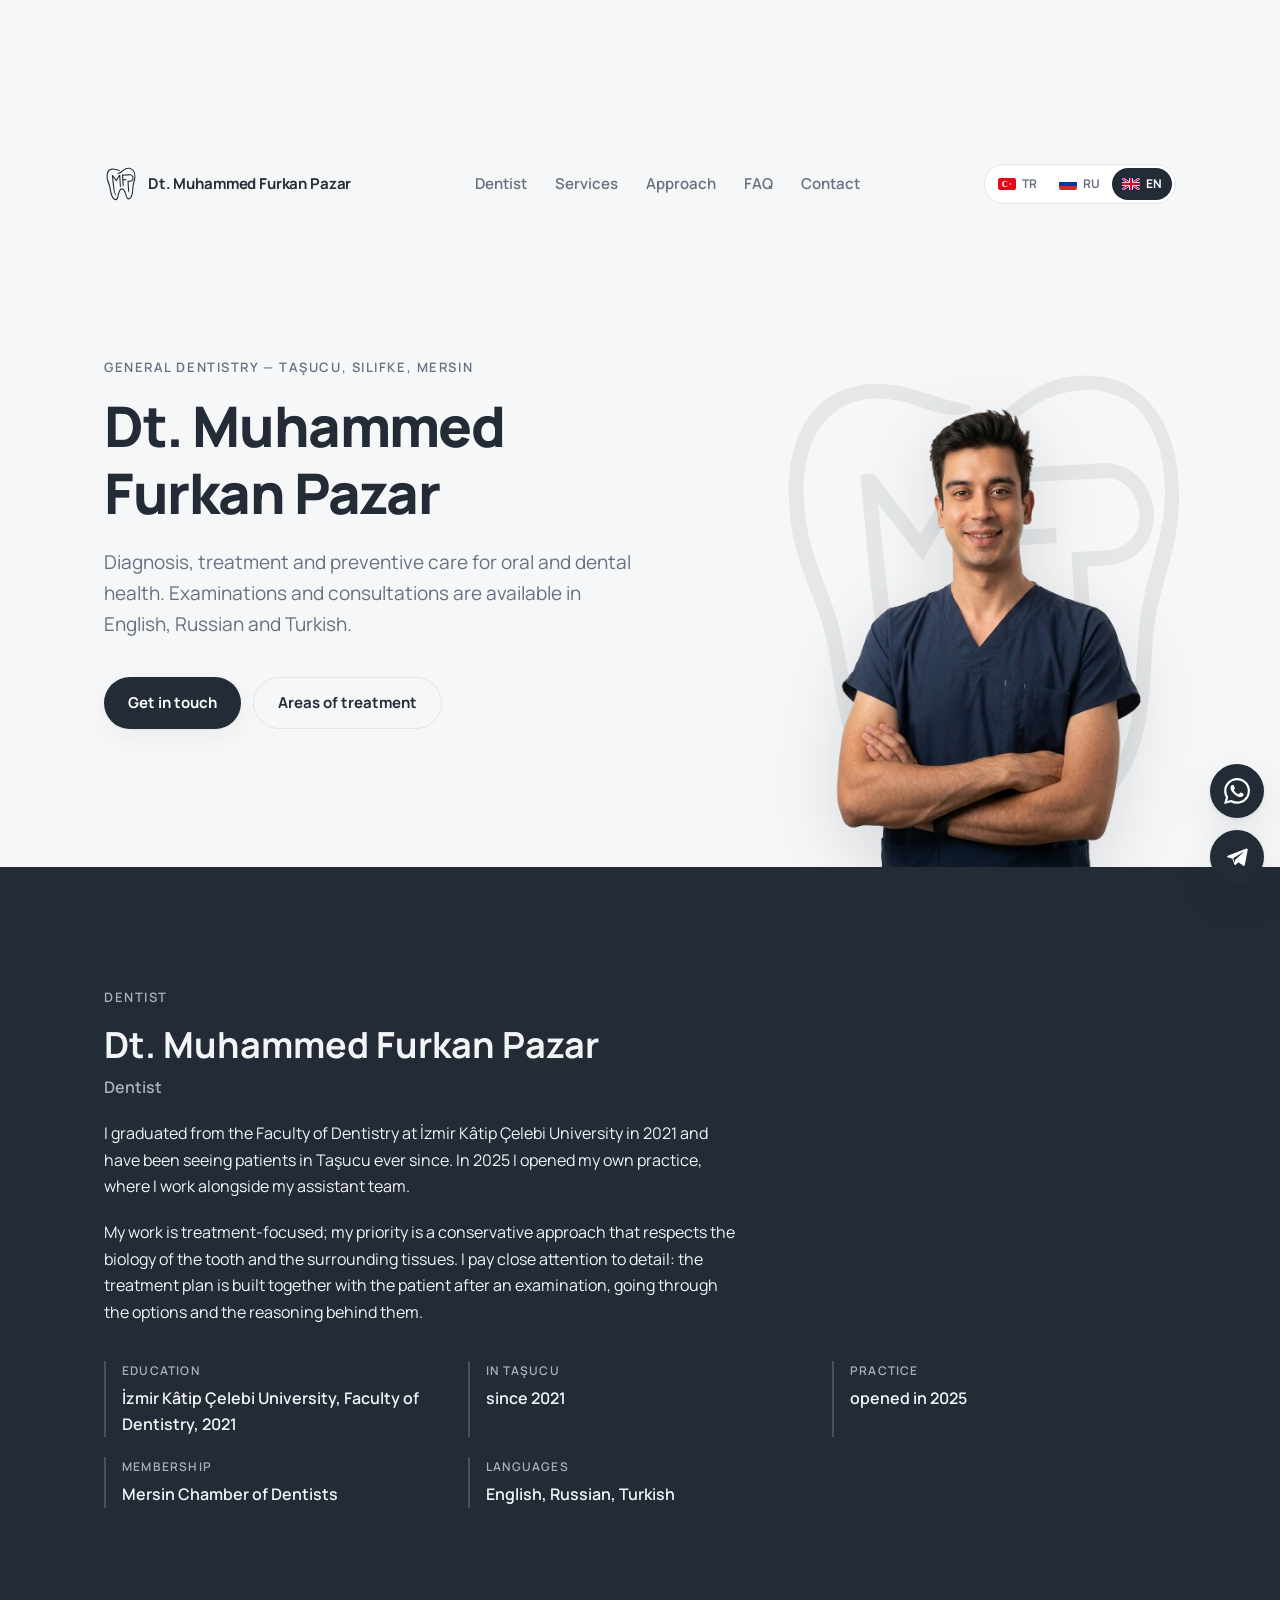
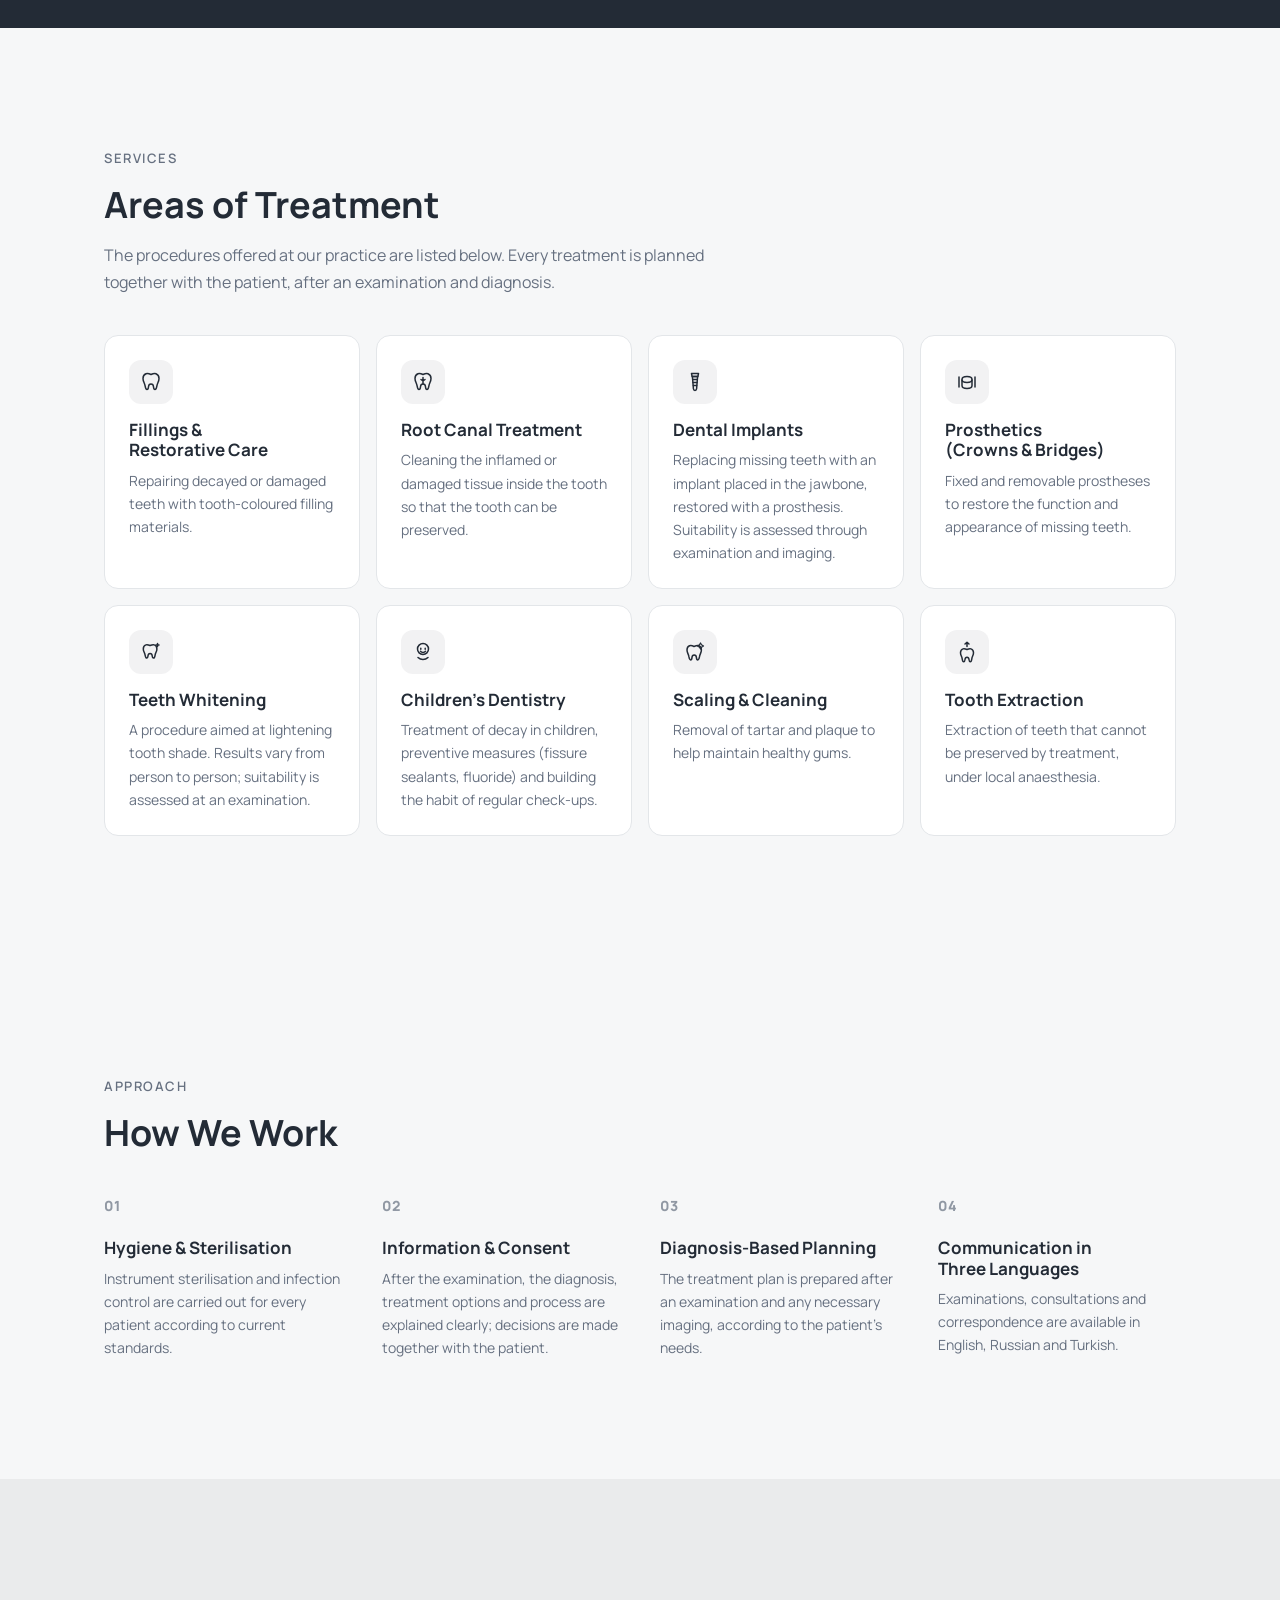
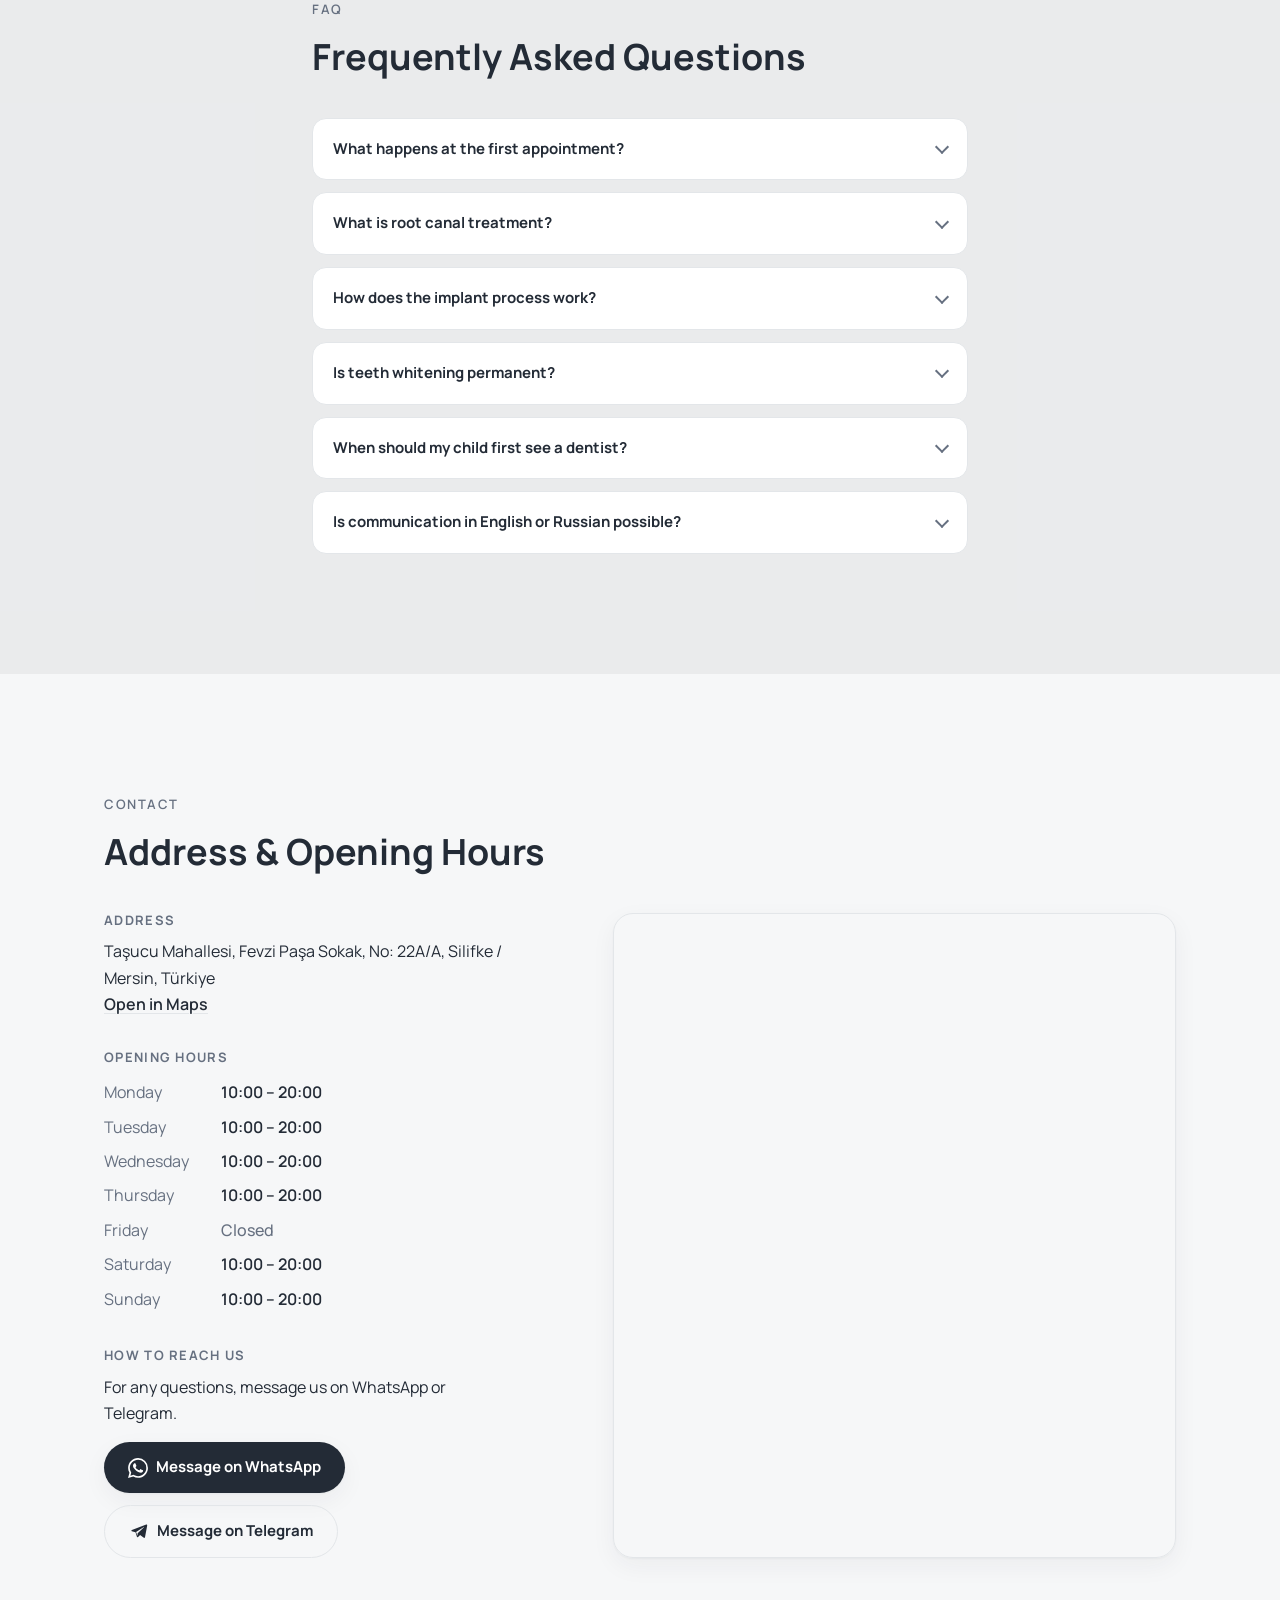
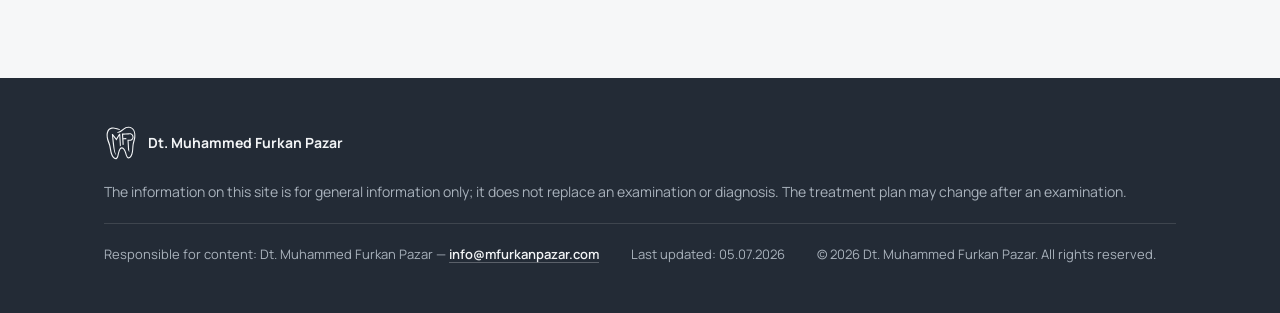
==== commit 2499419c: "Ust menu siralamasini sayfa akisina uydur" ====
--- a/index.html
+++ b/index.html
@@ -118,8 +118,8 @@
       </a>
 
       <nav class="nav" id="site-nav" aria-label="Site">
+        <a href="#doctor" data-i18n="nav.doctor">Hekim</a>
         <a href="#services" data-i18n="nav.services">Hizmetler</a>
-        <a href="#doctor" data-i18n="nav.doctor">Hekim</a>
         <a href="#approach" data-i18n="nav.approach">Yaklaşım</a>
         <a href="#faq" data-i18n="nav.faq">SSS</a>
         <a href="#contact" data-i18n="nav.contact">İletişim</a>
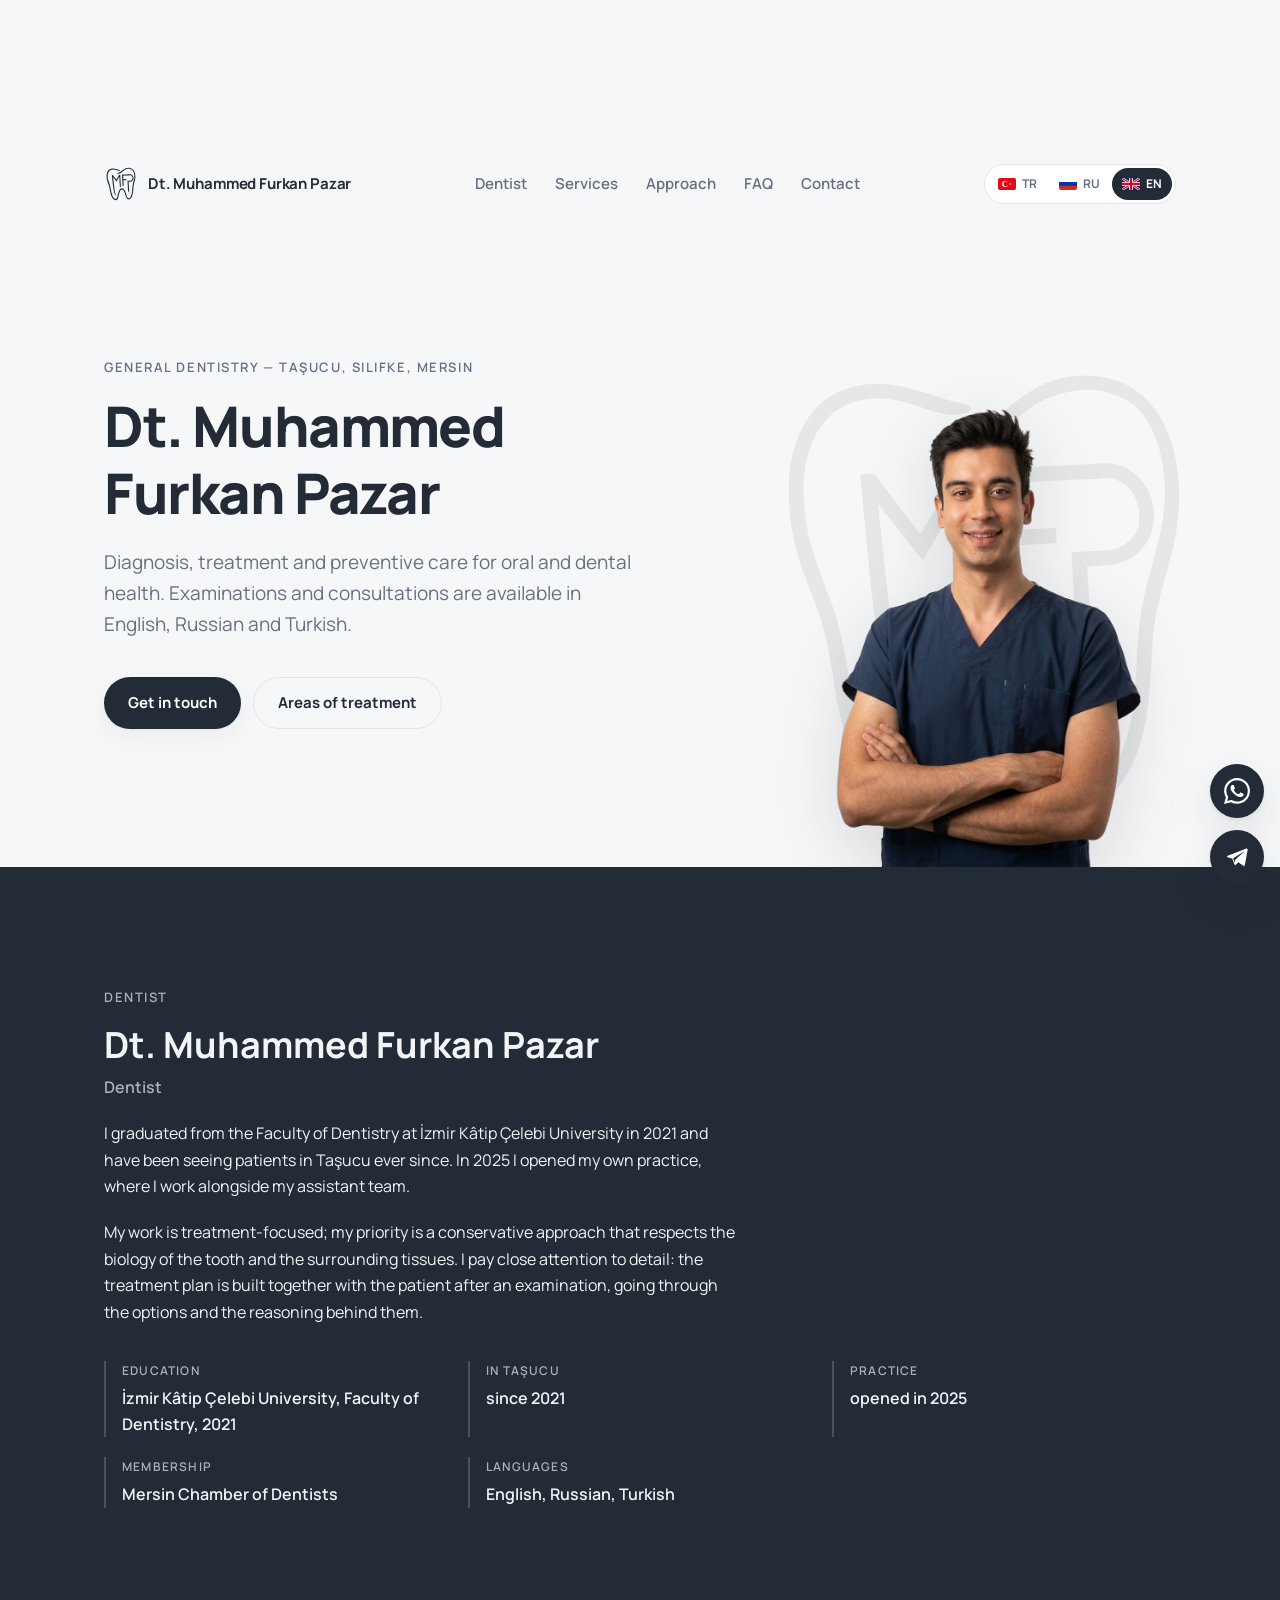
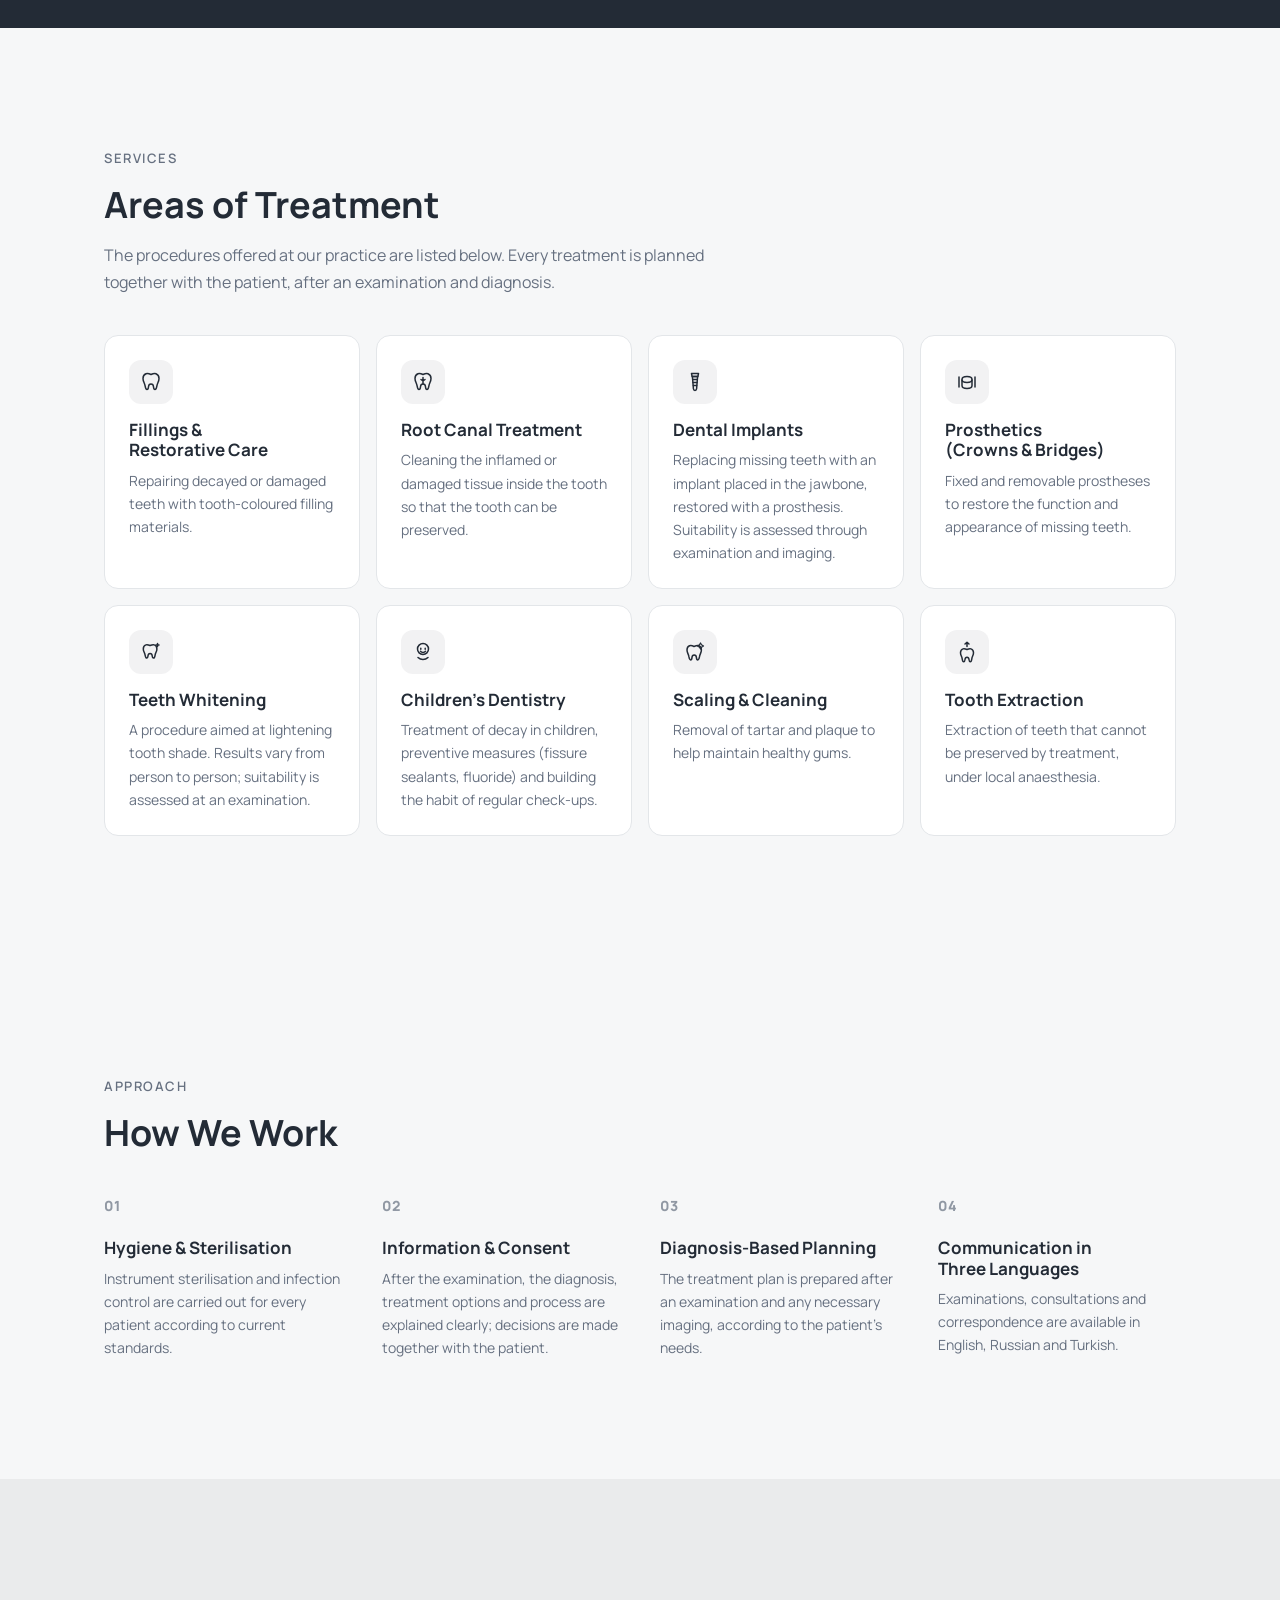
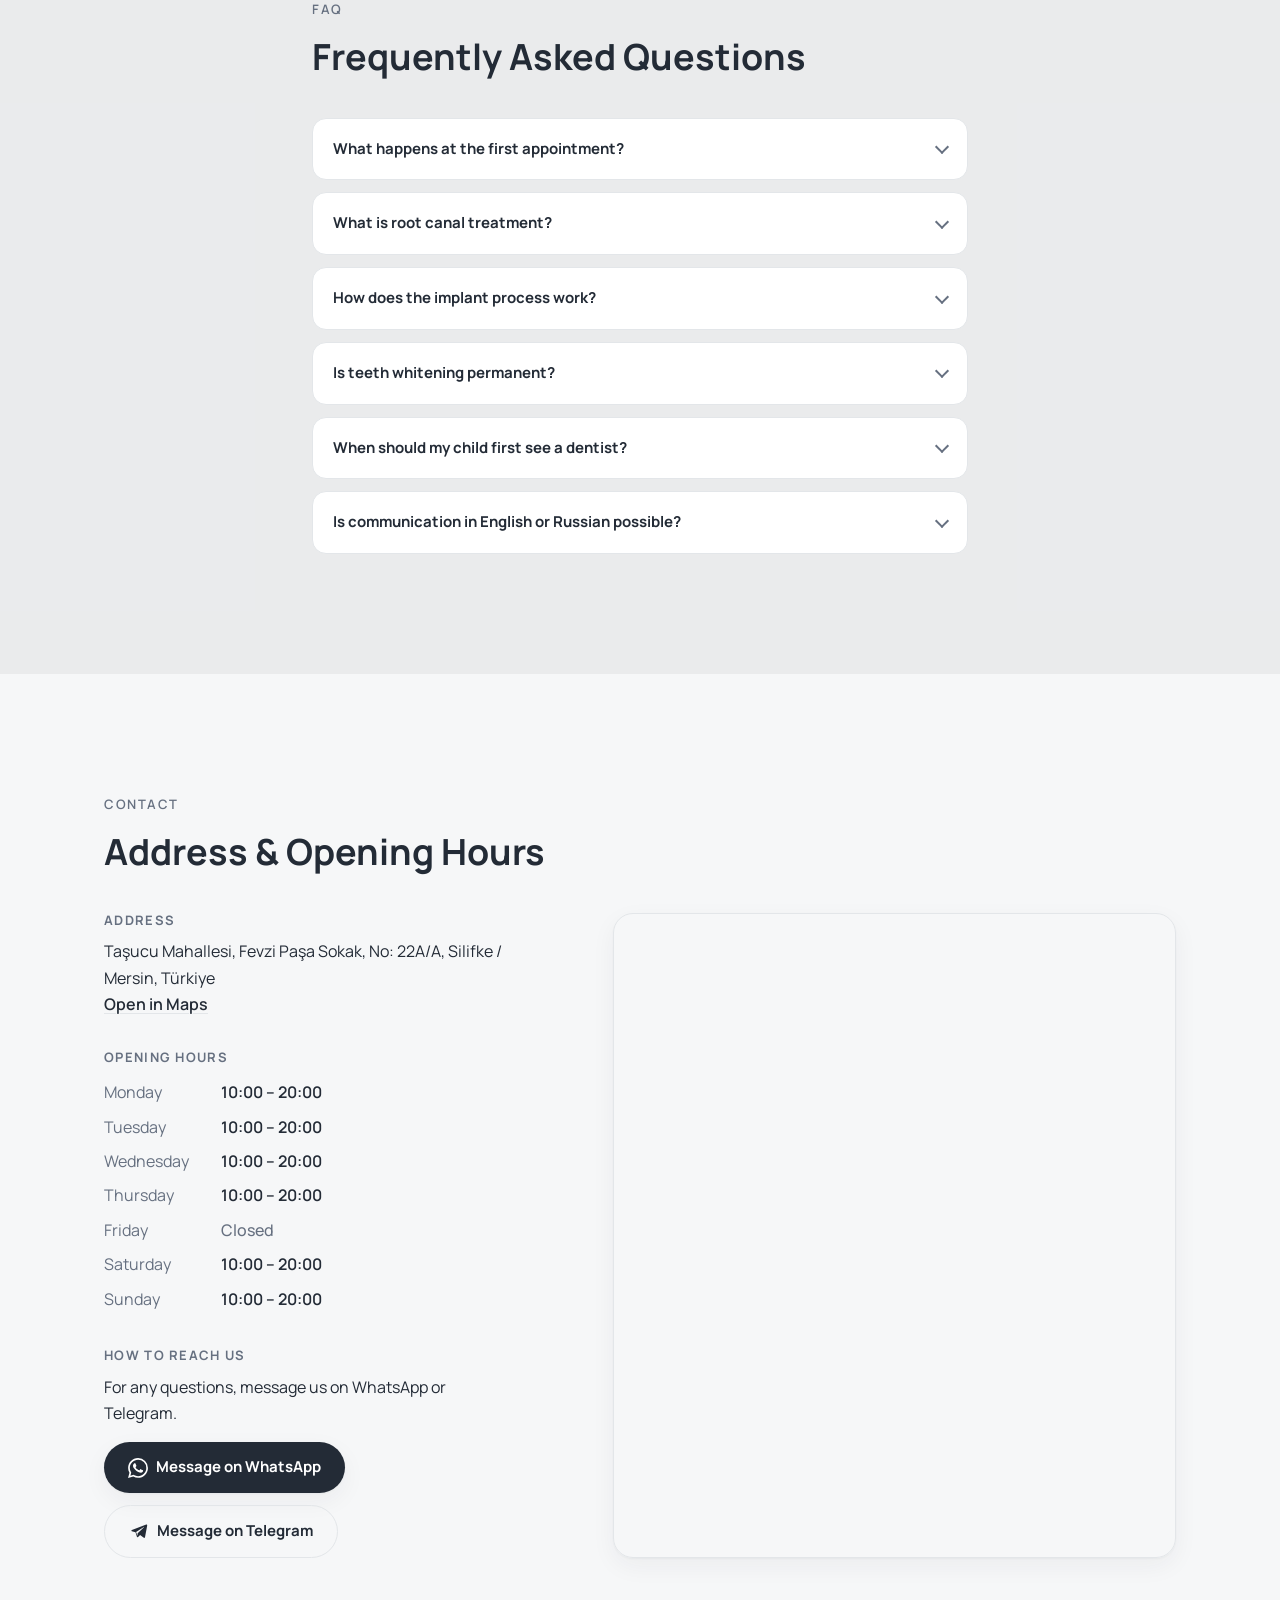
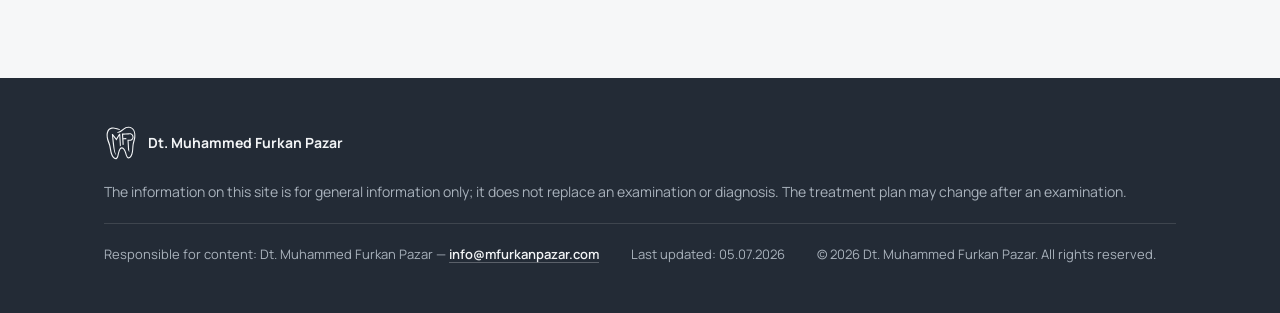
==== commit 02aaf14e: "Hero portresini webp formatina gecir" ====
--- a/index.html
+++ b/index.html
@@ -159,7 +159,7 @@
         </div>
         <div class="hero-visual">
           <svg class="hero-watermark" aria-hidden="true"><use href="#logo"/></svg>
-          <img class="hero-photo" src="assets/photos/hekim.png?v=20260705-2" width="420" height="560"
+          <img class="hero-photo" src="assets/photos/hekim.webp?v=20260706-1" width="420" height="560"
                fetchpriority="high" data-i18n-attr="alt:hero.photo_alt"
                alt="Dt. Muhammed Furkan Pazar — portre">
         </div>
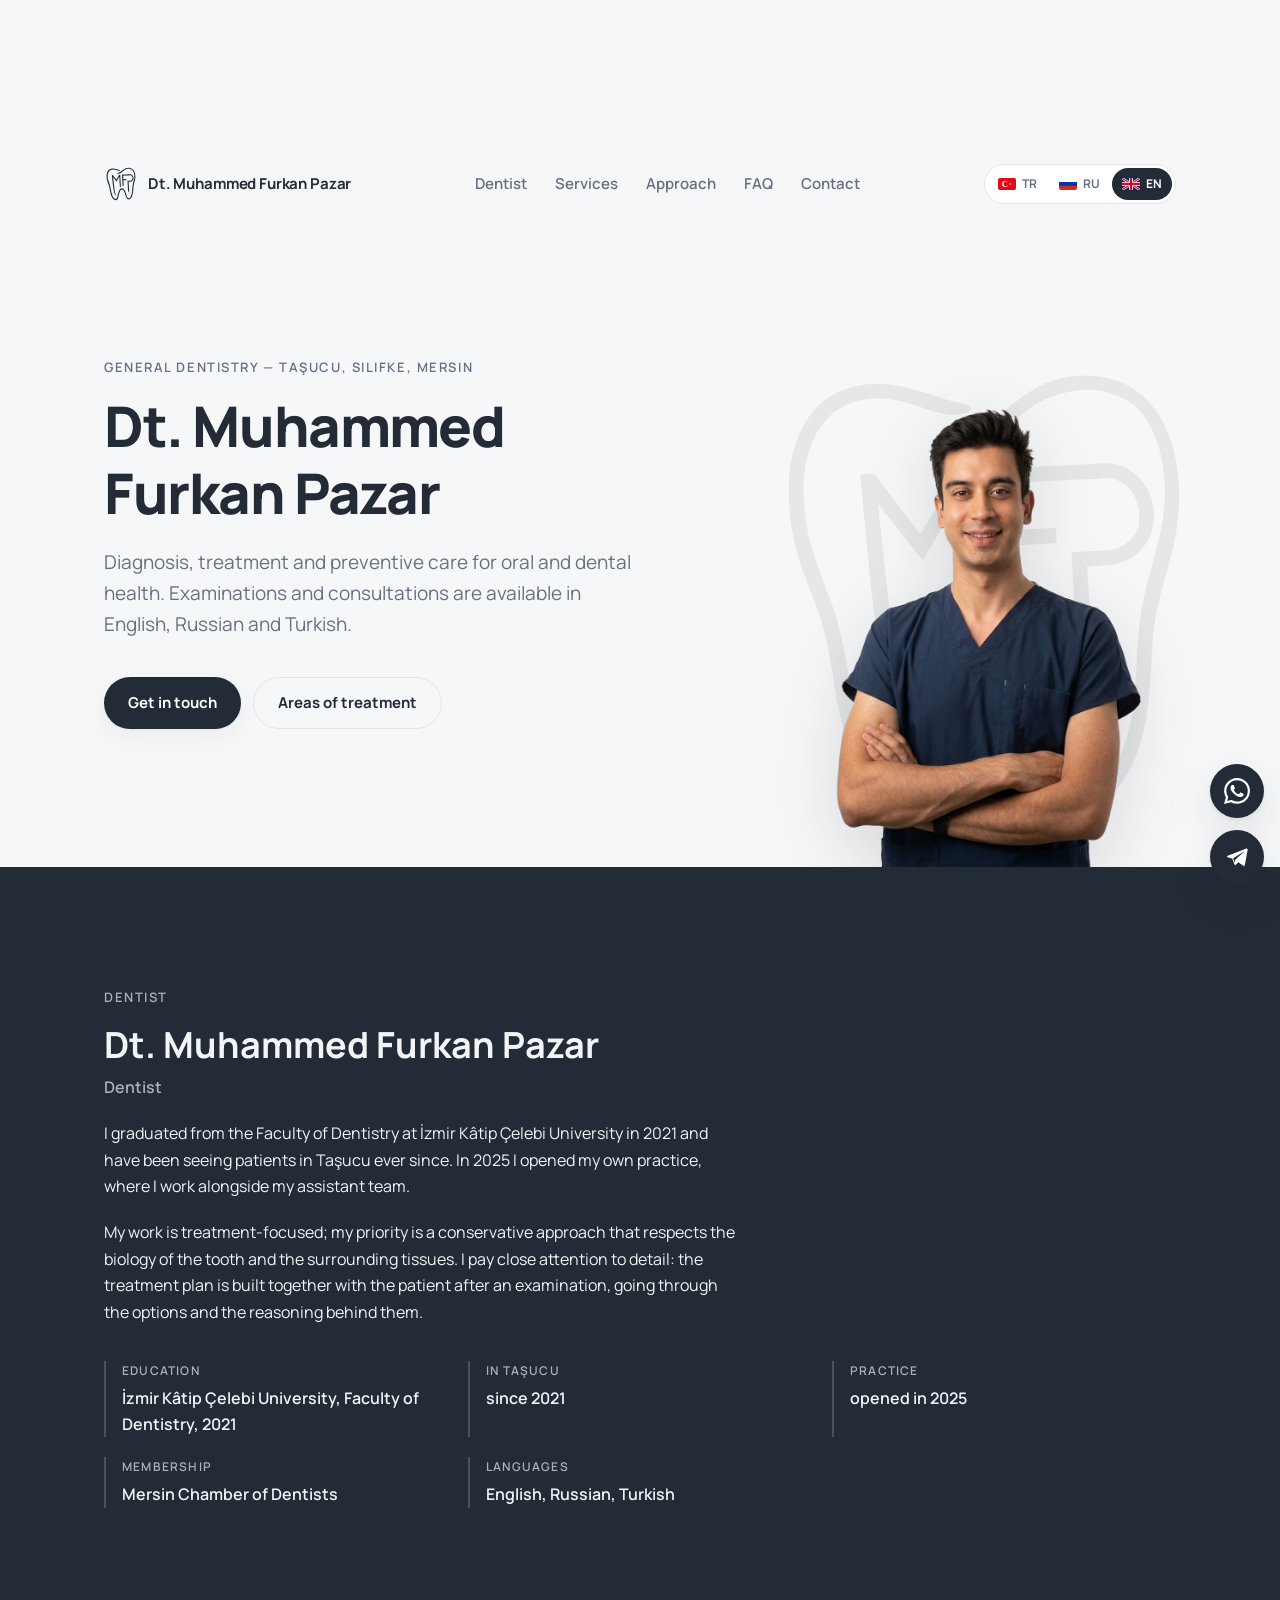
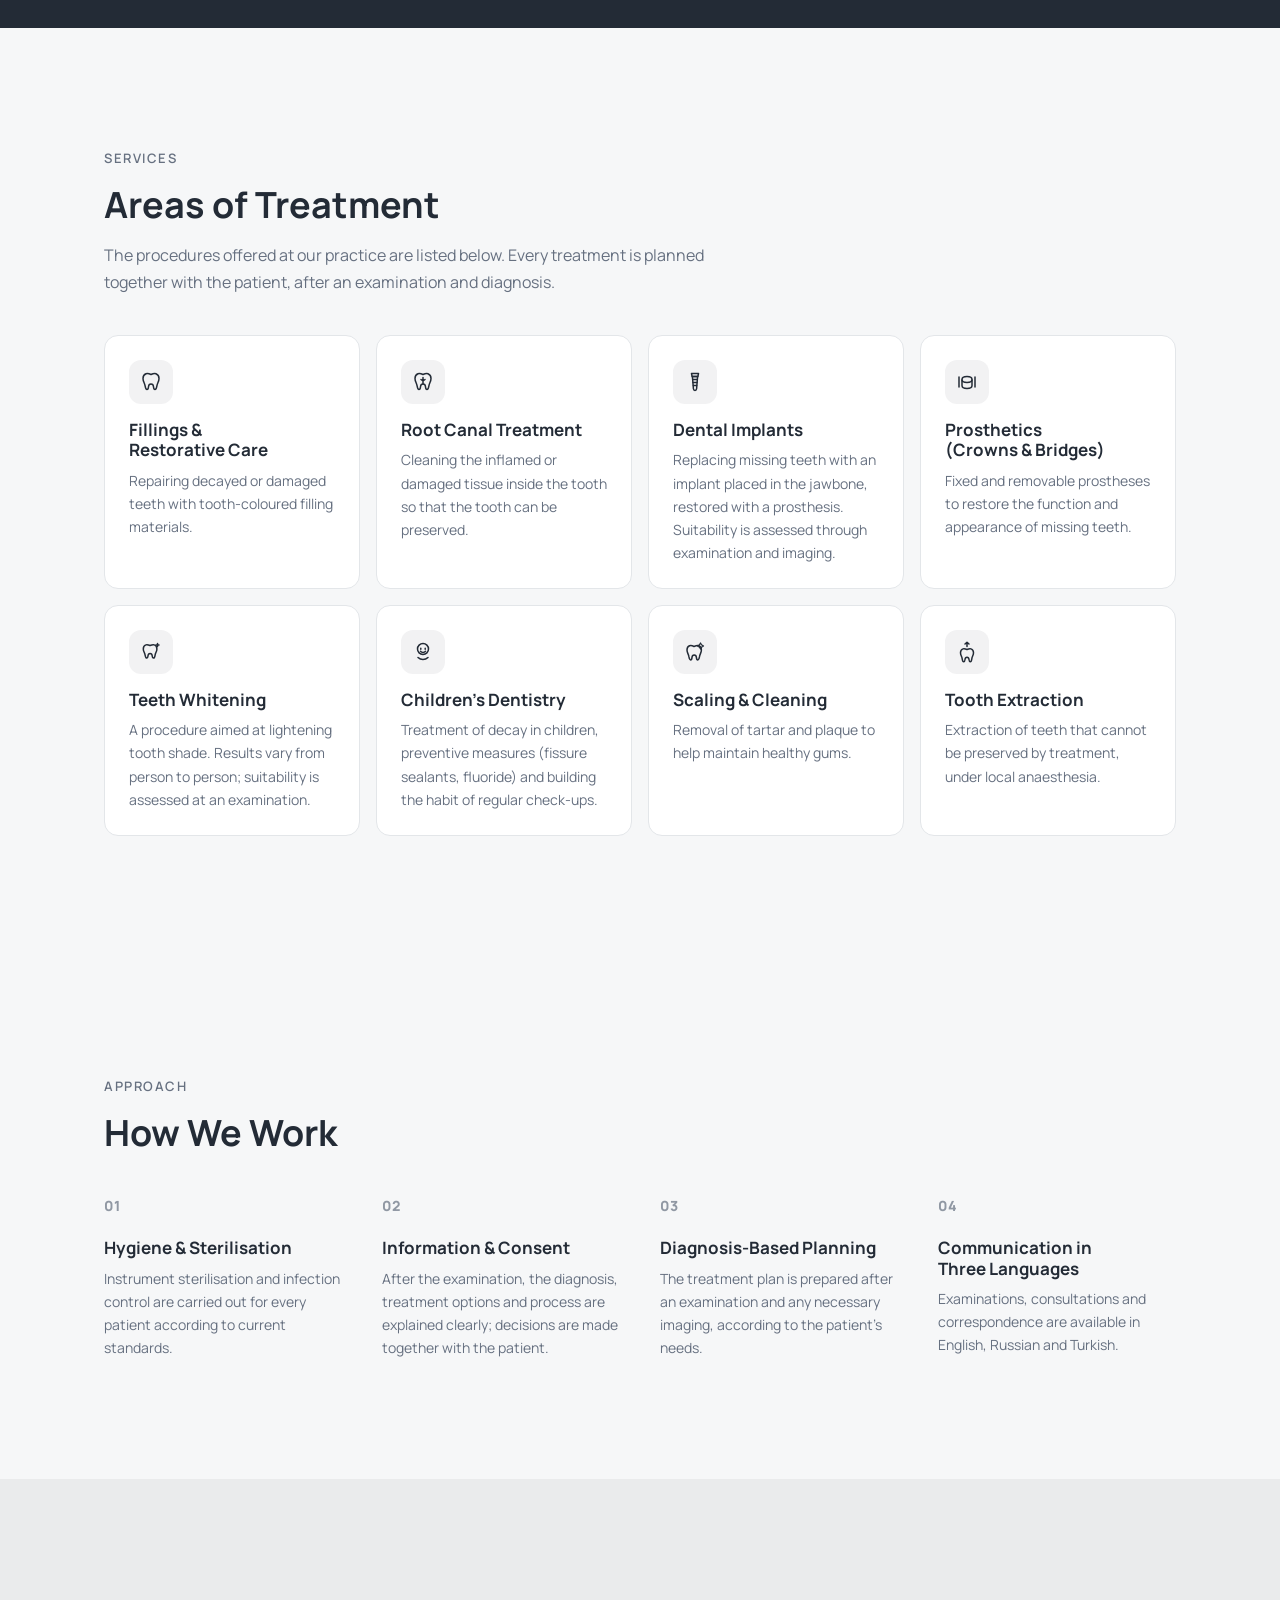
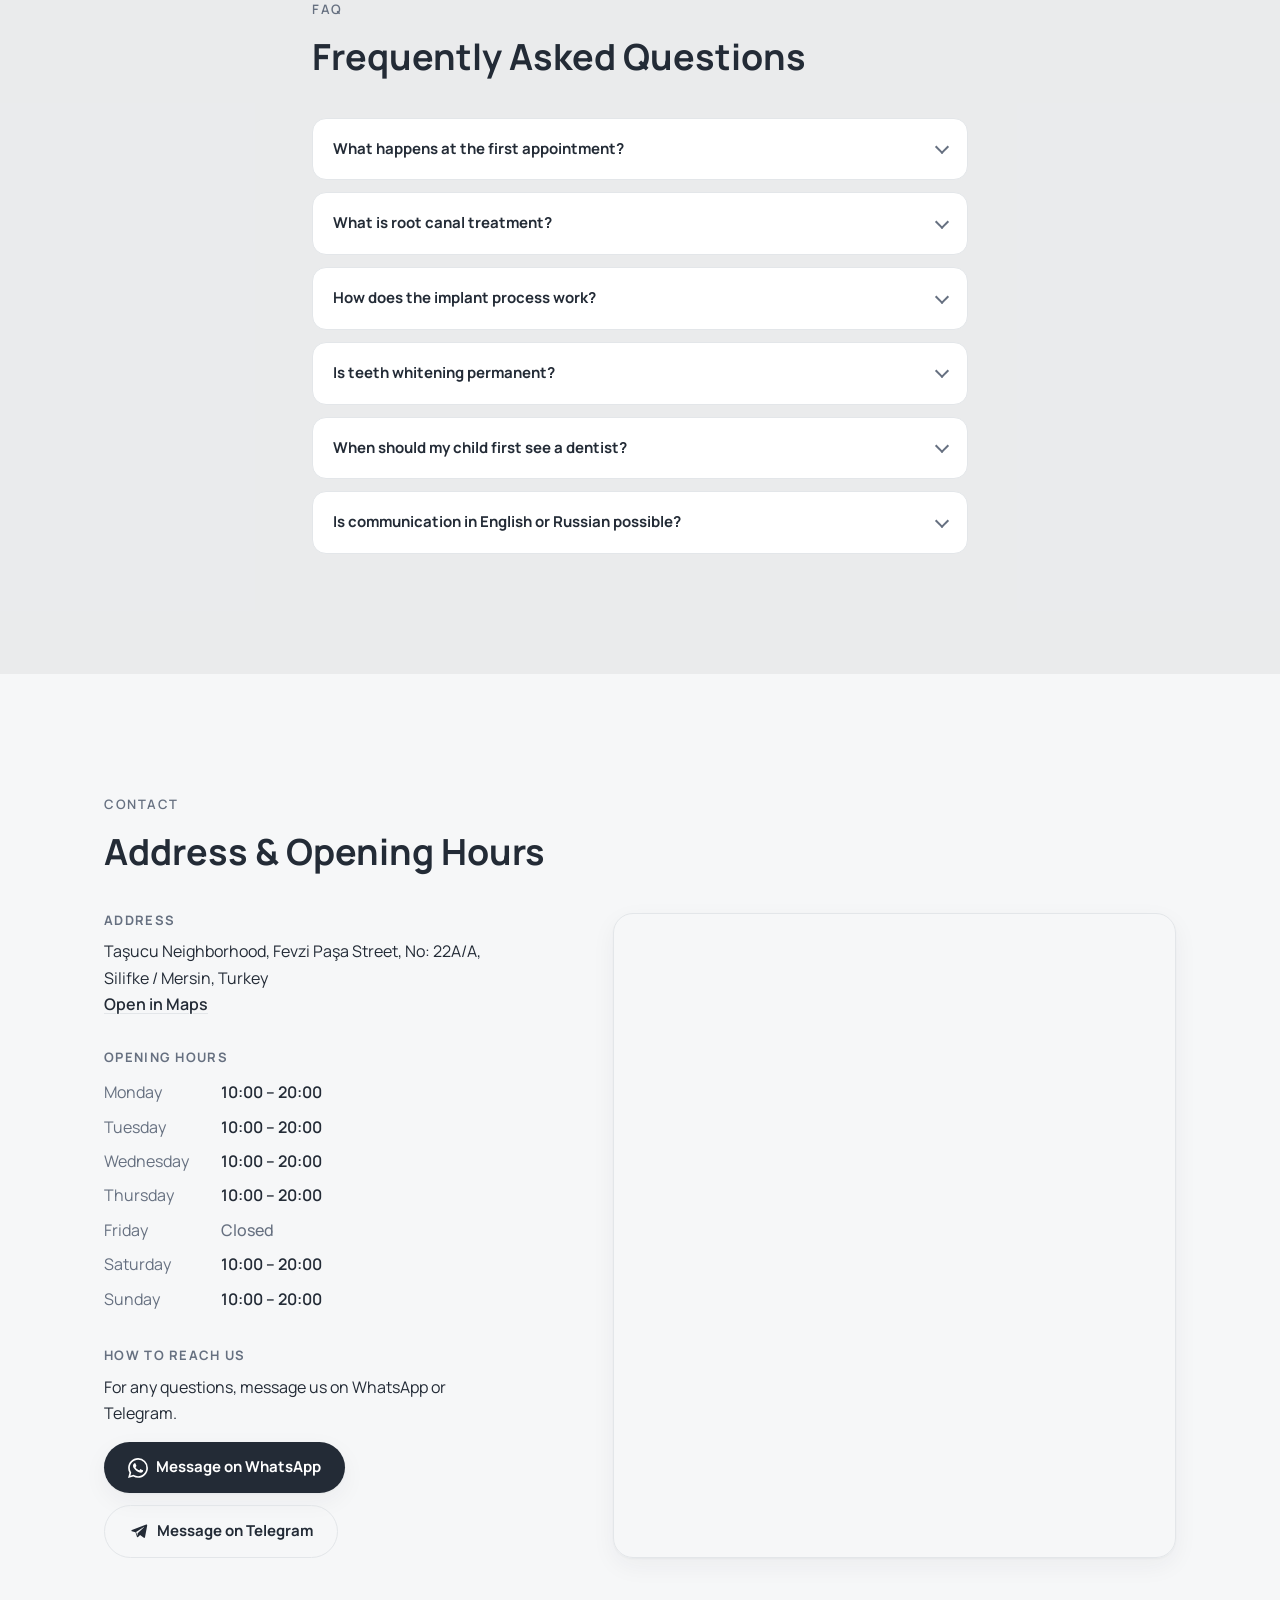
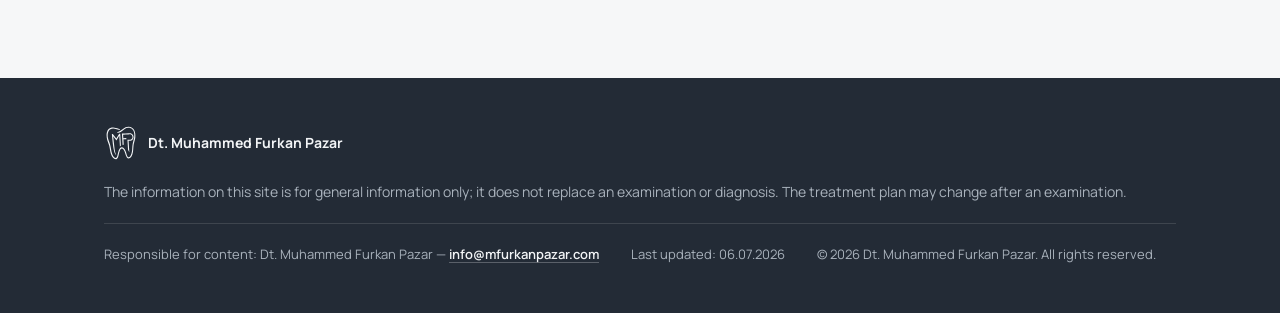
==== commit 9df25eb0: "Ingilizce adres metnini yerellestir" ====
--- a/index.html
+++ b/index.html
@@ -386,7 +386,7 @@
       <p class="footer-disclaimer" data-i18n="footer.disclaimer">Bu sitedeki bilgiler bilgilendirme amaçlıdır; muayene ve tanının yerine geçmez.</p>
       <p class="footer-meta">
         <span><span data-i18n="footer.responsible_label">İçerikten sorumlu</span>: Dt. Muhammed Furkan Pazar — <a class="text-link" href="mailto:info@mfurkanpazar.com">info@mfurkanpazar.com</a></span>
-        <span><span data-i18n="footer.updated_label">Son güncelleme</span>: <time datetime="2026-07-05">05.07.2026</time></span>
+        <span><span data-i18n="footer.updated_label">Son güncelleme</span>: <time datetime="2026-07-06">06.07.2026</time></span>
         <span>© <span id="year">2026</span> Dt. Muhammed Furkan Pazar. <span data-i18n="footer.rights">Tüm hakları saklıdır.</span></span>
       </p>
     </div>
